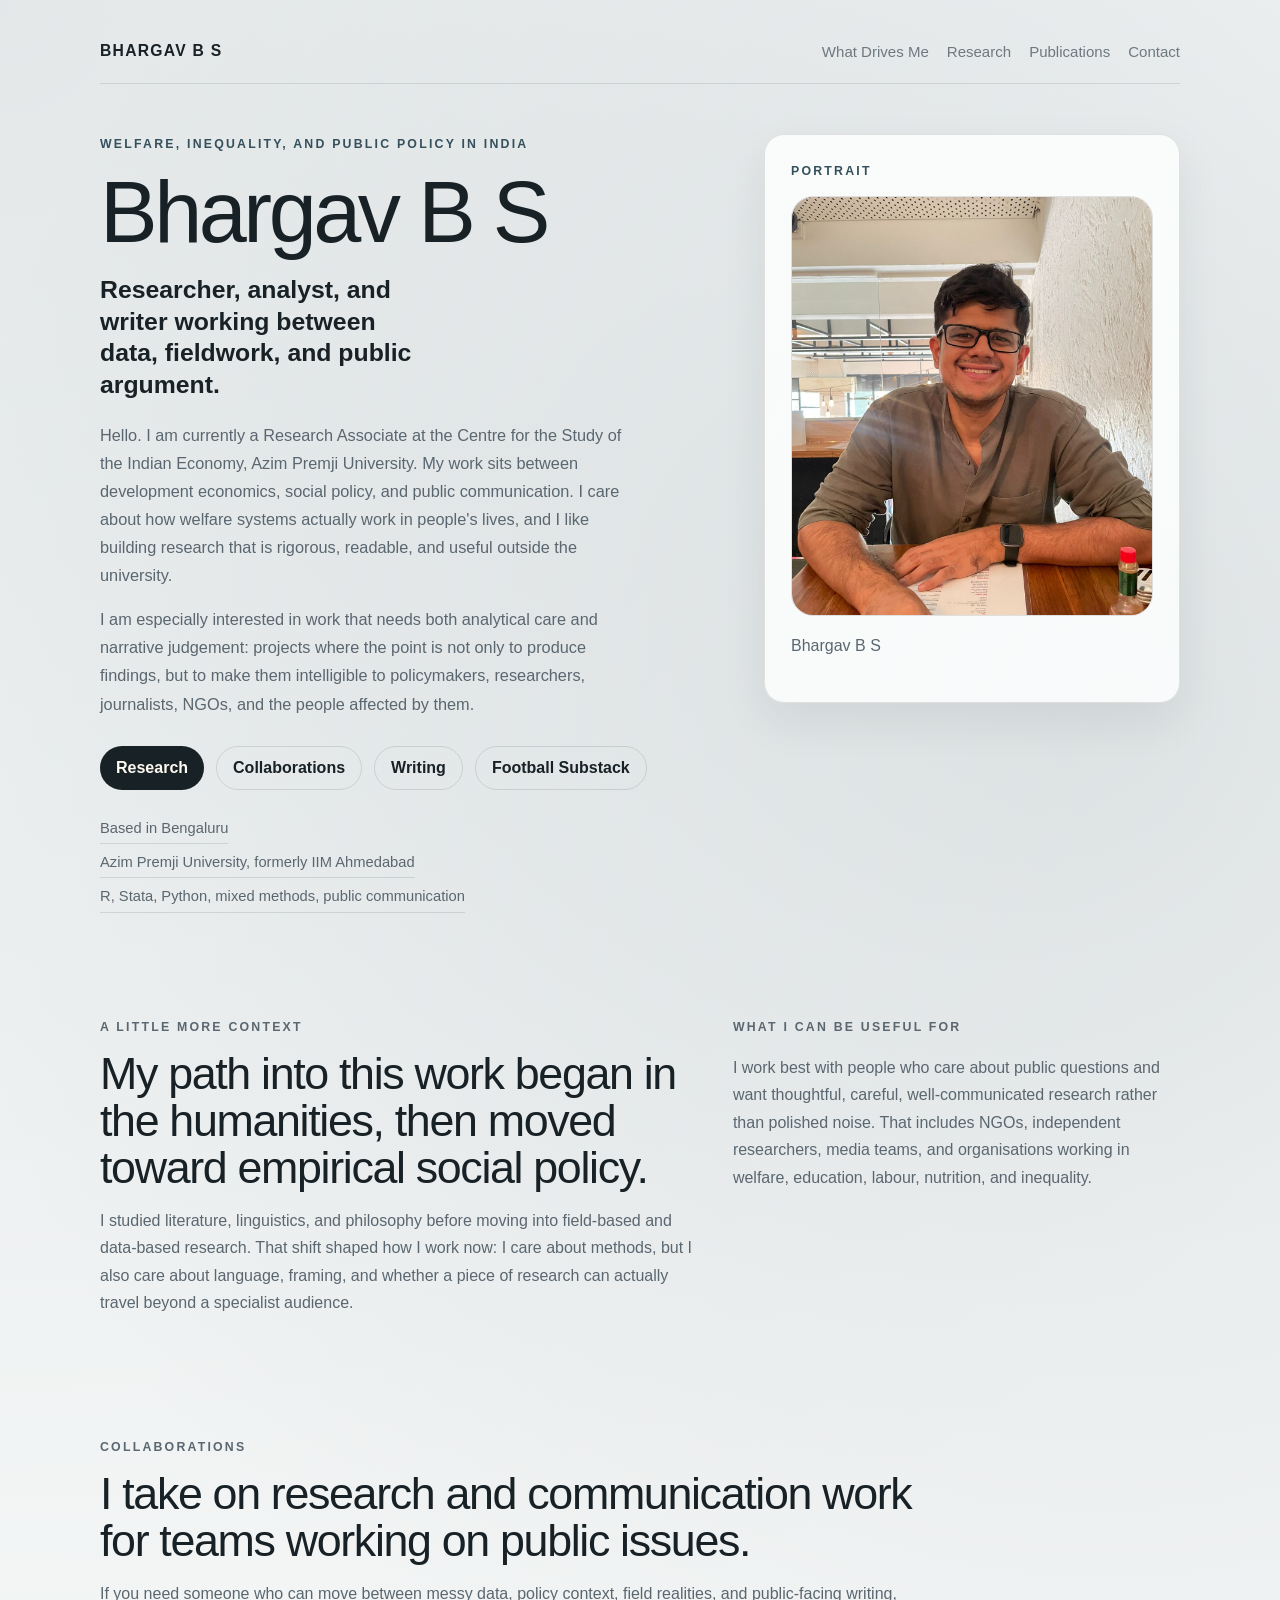
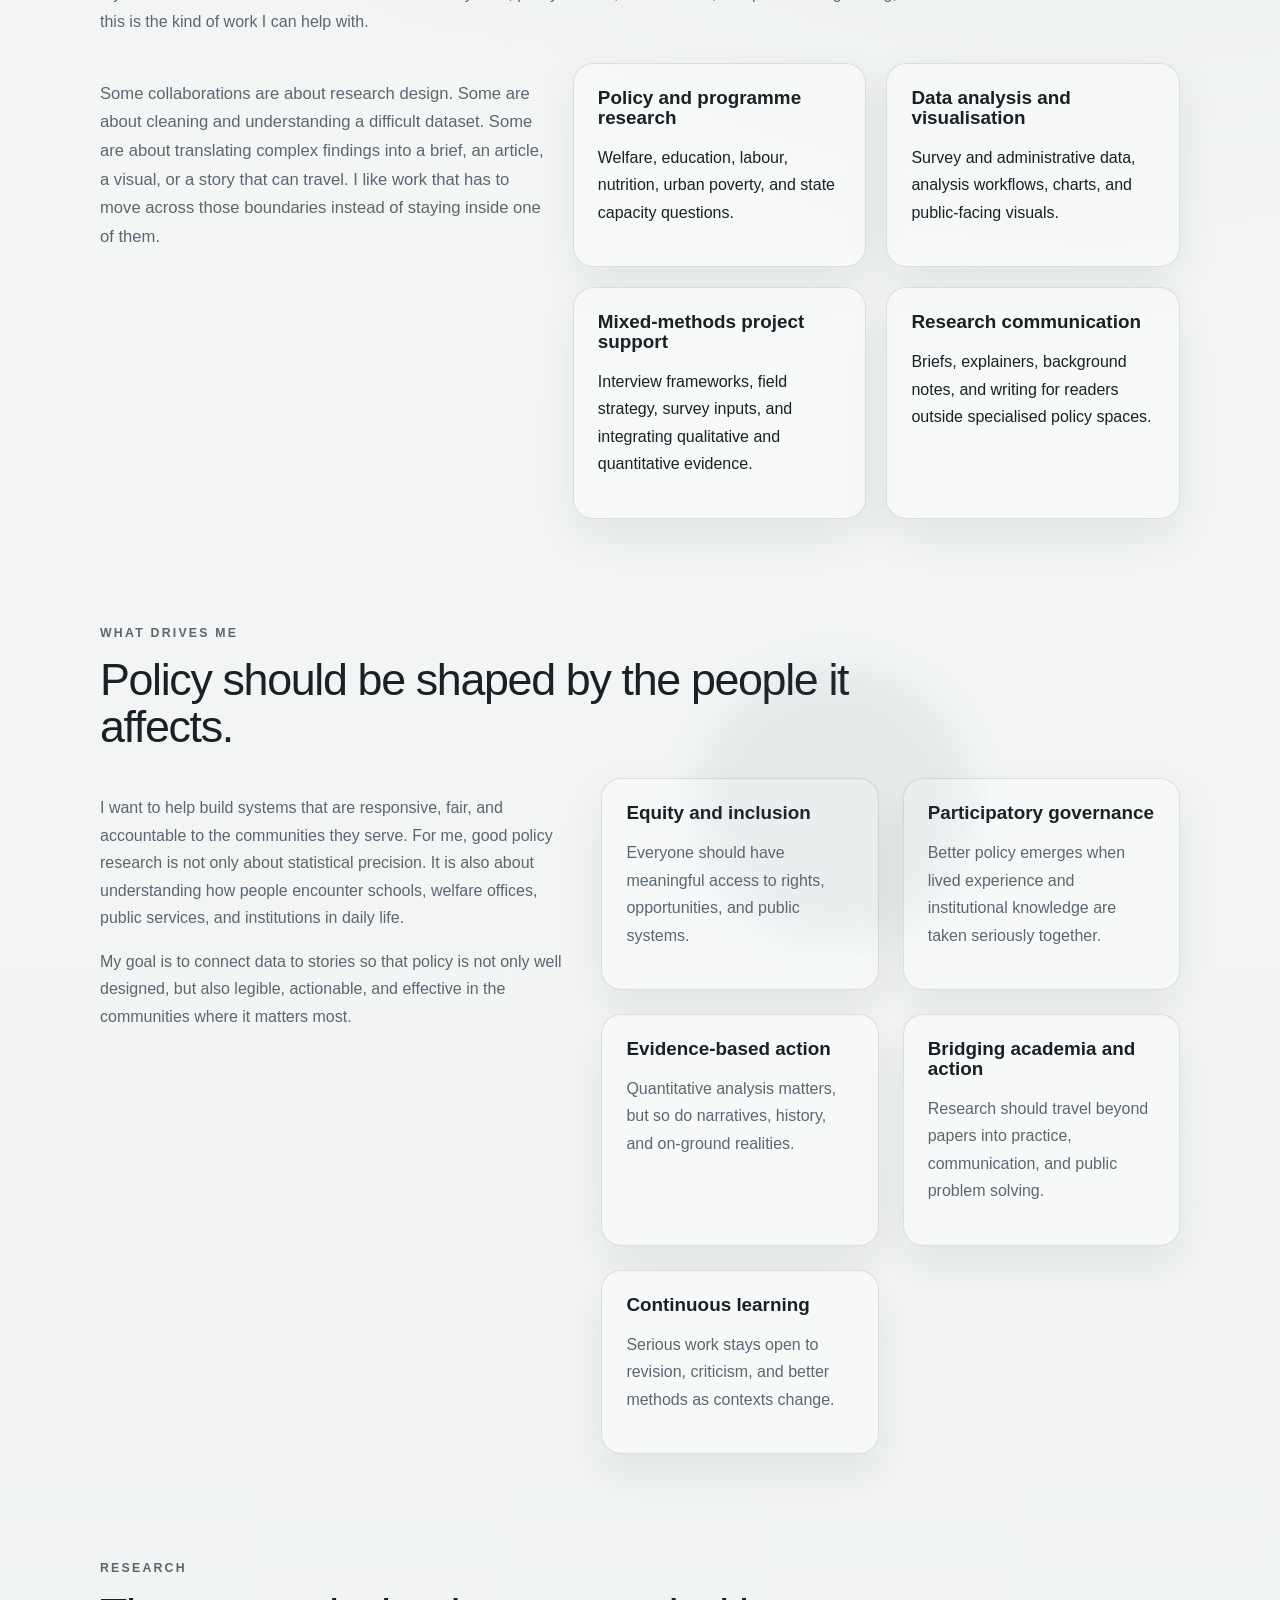
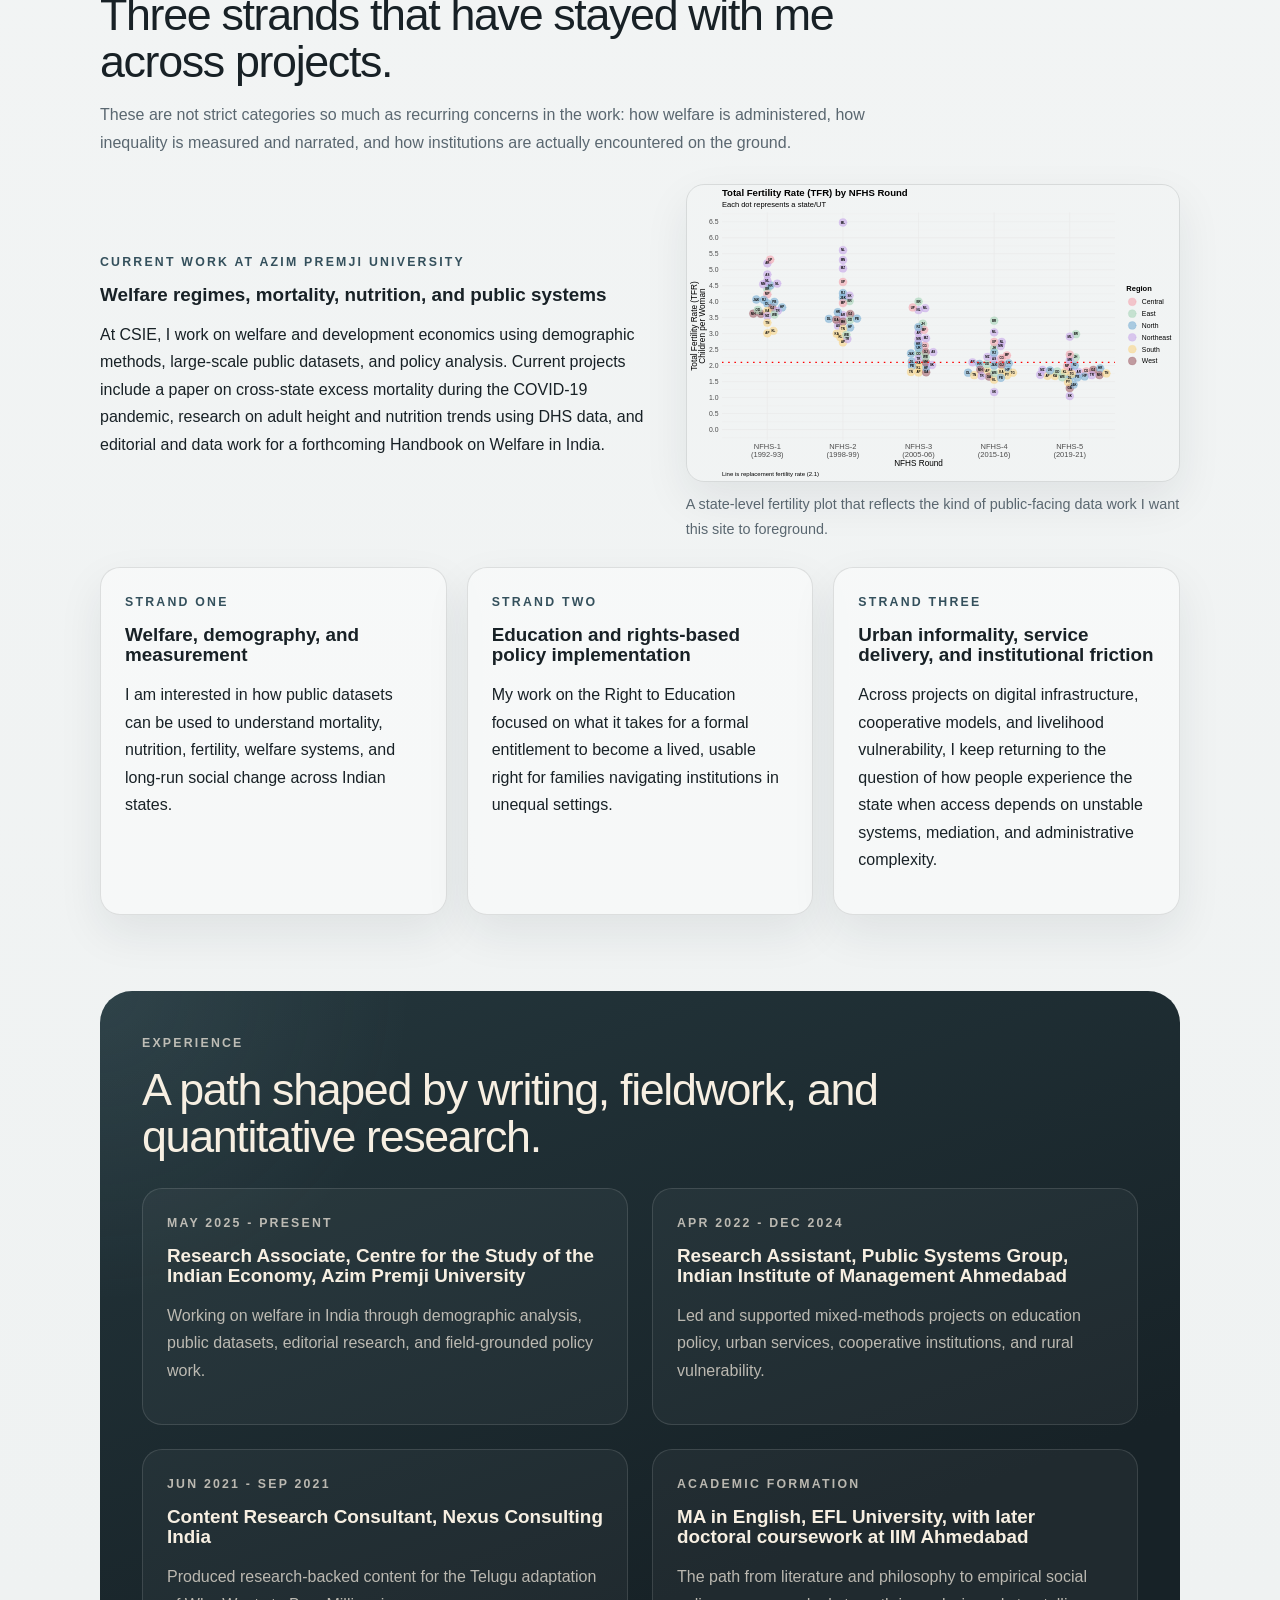
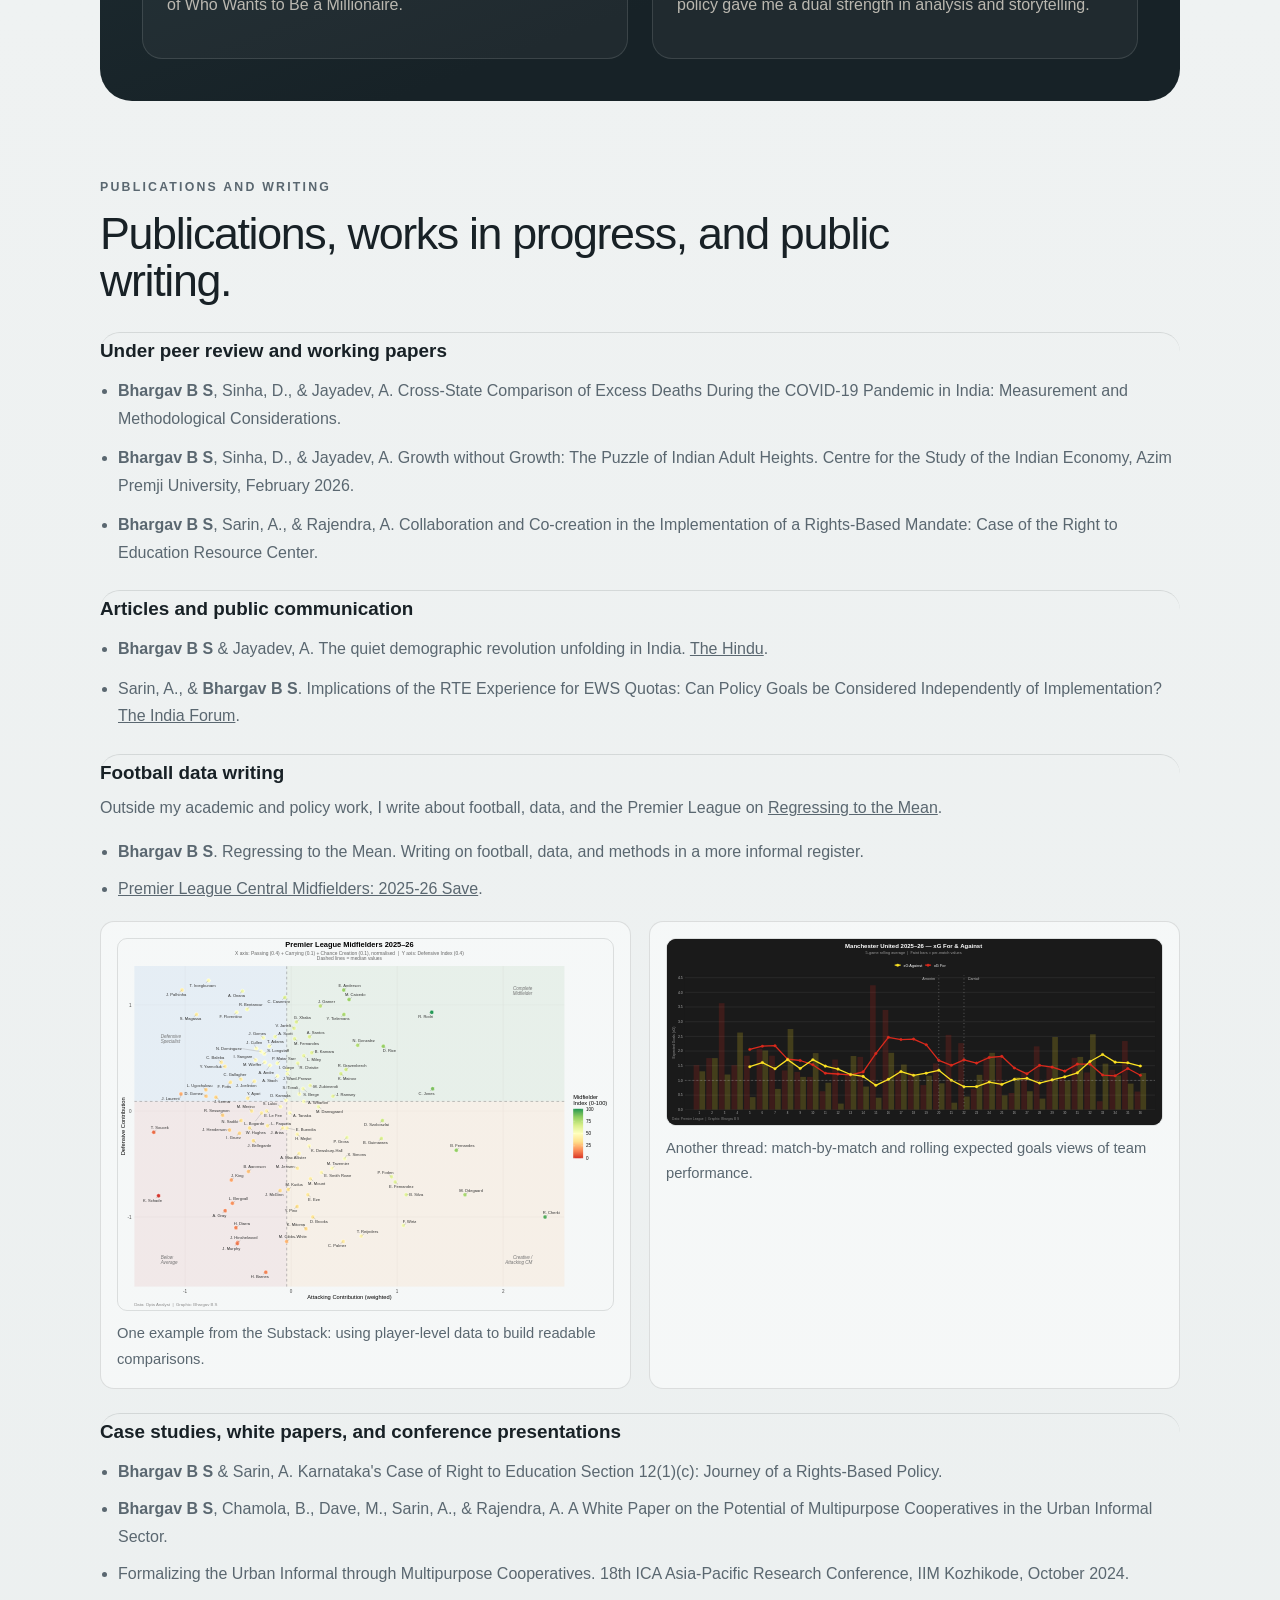
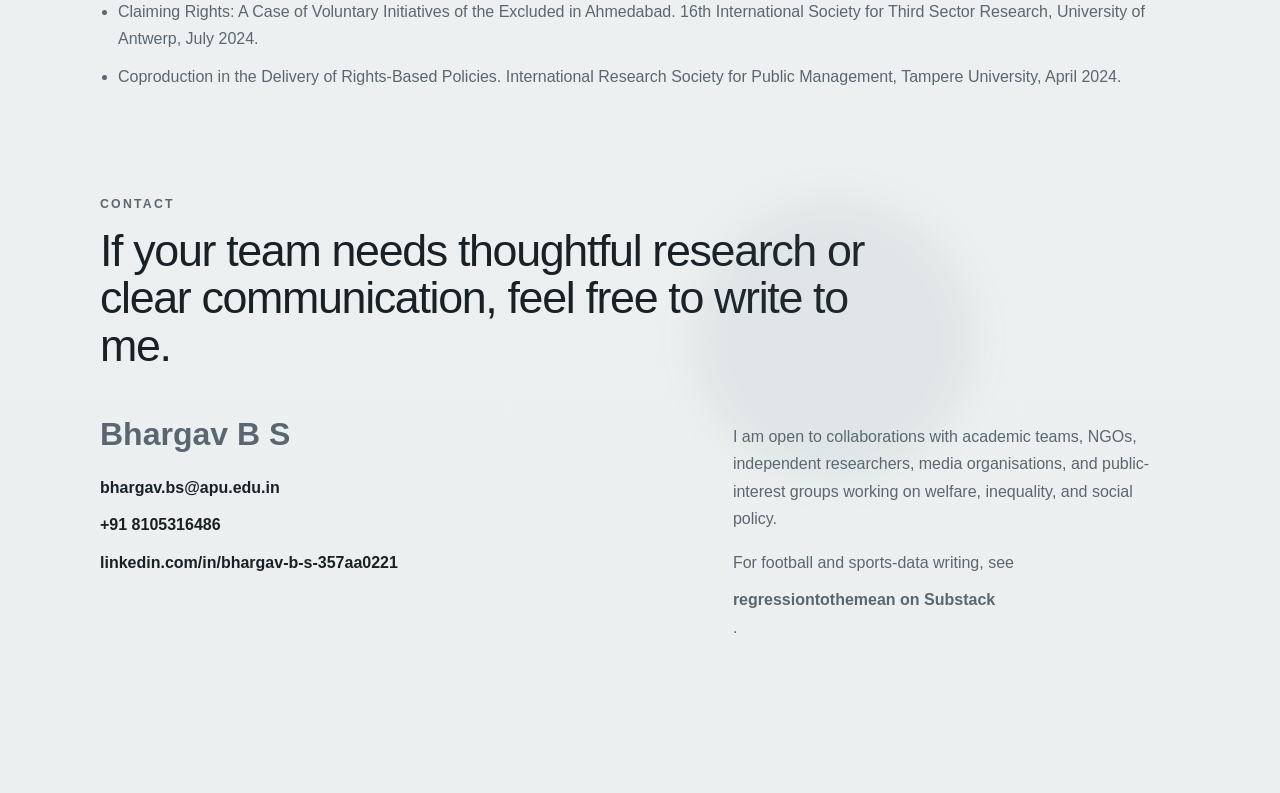
==== index.html @ a31cdef1 "Remove scraper mention" ====
<!DOCTYPE html>
<html lang="en">
<head>
  <meta charset="UTF-8">
  <meta name="viewport" content="width=device-width, initial-scale=1.0">
  <title>Bhargav B S | Welfare and Policy Research</title>
  <meta
    name="description"
    content="Bhargav B S is a welfare and policy researcher working across data analysis, field research, and public communication for social policy in India."
  >
  <link rel="stylesheet" href="styles.css">
</head>
<body>
  <div class="page-shell">
    <header class="site-header">
      <a class="brand" href="#top">Bhargav B S</a>
      <nav class="site-nav" aria-label="Primary navigation">
        <a href="#vision">What Drives Me</a>
        <a href="#research">Research</a>
        <a href="#publications">Publications</a>
        <a href="#contact">Contact</a>
      </nav>
    </header>

    <main id="top">
      <section class="hero section">
        <div class="hero-copy">
          <p class="eyebrow">Welfare, inequality, and public policy in India</p>
          <h1>Bhargav B S</h1>
          <p class="hero-role">Researcher, analyst, and writer working between data, fieldwork, and public argument.</p>
          <p class="hero-summary">
            Hello. I am currently a Research Associate at the Centre for the Study of the Indian Economy,
            Azim Premji University. My work sits between development economics, social policy, and public
            communication. I care about how welfare systems actually work in people's lives, and I like building
            research that is rigorous, readable, and useful outside the university.
          </p>
          <p class="hero-summary hero-summary-soft">
            I am especially interested in work that needs both analytical care and narrative judgement: projects where
            the point is not only to produce findings, but to make them intelligible to policymakers, researchers,
            journalists, NGOs, and the people affected by them.
          </p>
          <div class="hero-actions">
            <a class="button button-primary" href="#research">Research</a>
            <a class="button button-secondary" href="#services">Collaborations</a>
            <a class="button button-secondary" href="#publications">Writing</a>
            <a class="button button-secondary" href="https://substack.com/@regressiontothemean" target="_blank" rel="noreferrer">Football Substack</a>
          </div>
          <div class="hero-links" aria-label="Professional highlights">
            <span>Based in Bengaluru</span>
            <span>Azim Premji University, formerly IIM Ahmedabad</span>
            <span>R, Stata, Python, mixed methods, public communication</span>
          </div>
        </div>
        <aside class="hero-panel" aria-label="Profile highlight">
          <div class="portrait-card">
            <p class="portrait-label">Portrait</p>
            <img class="portrait-image" src="assets/bhargav-headshot.jpg" alt="Portrait of Bhargav B S smiling at a table">
            <p class="portrait-note">Bhargav B S</p>
          </div>
        </aside>
      </section>

      <section class="section intro-grid">
        <article class="intro-card intro-card-large">
          <p class="section-label">A little more context</p>
          <h2>My path into this work began in the humanities, then moved toward empirical social policy.</h2>
          <p>
            I studied literature, linguistics, and philosophy before moving into field-based and data-based research.
            That shift shaped how I work now: I care about methods, but I also care about language, framing, and whether
            a piece of research can actually travel beyond a specialist audience.
          </p>
        </article>
        <article class="intro-card">
          <p class="section-label">What I can be useful for</p>
          <p>
            I work best with people who care about public questions and want thoughtful, careful, well-communicated
            research rather than polished noise. That includes NGOs, independent researchers, media teams, and
            organisations working in welfare, education, labour, nutrition, and inequality.
          </p>
        </article>
      </section>

      <section class="section" id="services">
        <div class="section-heading">
          <p class="section-label">Collaborations</p>
          <h2>I take on research and communication work for teams working on public issues.</h2>
          <p>
            If you need someone who can move between messy data, policy context, field realities, and public-facing
            writing, this is the kind of work I can help with.
          </p>
        </div>
        <div class="service-columns">
          <div class="service-copy">
            <p>
              Some collaborations are about research design. Some are about cleaning and understanding a difficult
              dataset. Some are about translating complex findings into a brief, an article, a visual, or a story that
              can travel. I like work that has to move across those boundaries instead of staying inside one of them.
            </p>
          </div>
          <div class="service-list" aria-label="Service areas">
            <article class="service-item">
              <h3>Policy and programme research</h3>
              <p>Welfare, education, labour, nutrition, urban poverty, and state capacity questions.</p>
            </article>
            <article class="service-item">
              <h3>Data analysis and visualisation</h3>
              <p>Survey and administrative data, analysis workflows, charts, and public-facing visuals.</p>
            </article>
            <article class="service-item">
              <h3>Mixed-methods project support</h3>
              <p>Interview frameworks, field strategy, survey inputs, and integrating qualitative and quantitative evidence.</p>
            </article>
            <article class="service-item">
              <h3>Research communication</h3>
              <p>Briefs, explainers, background notes, and writing for readers outside specialised policy spaces.</p>
            </article>
          </div>
        </div>
      </section>

      <section class="section section-accent" id="vision">
        <div class="section-heading">
          <p class="section-label">What Drives Me</p>
          <h2>Policy should be shaped by the people it affects.</h2>
        </div>
        <div class="vision-layout">
          <div class="vision-copy">
            <p>
              I want to help build systems that are responsive, fair, and accountable to the communities they serve.
              For me, good policy research is not only about statistical precision. It is also about understanding how
              people encounter schools, welfare offices, public services, and institutions in daily life.
            </p>
            <p>
              My goal is to connect data to stories so that policy is not only well designed, but also legible,
              actionable, and effective in the communities where it matters most.
            </p>
          </div>
          <div class="values-grid">
            <article class="value-card">
              <h3>Equity and inclusion</h3>
              <p>Everyone should have meaningful access to rights, opportunities, and public systems.</p>
            </article>
            <article class="value-card">
              <h3>Participatory governance</h3>
              <p>Better policy emerges when lived experience and institutional knowledge are taken seriously together.</p>
            </article>
            <article class="value-card">
              <h3>Evidence-based action</h3>
              <p>Quantitative analysis matters, but so do narratives, history, and on-ground realities.</p>
            </article>
            <article class="value-card">
              <h3>Bridging academia and action</h3>
              <p>Research should travel beyond papers into practice, communication, and public problem solving.</p>
            </article>
            <article class="value-card">
              <h3>Continuous learning</h3>
              <p>Serious work stays open to revision, criticism, and better methods as contexts change.</p>
            </article>
          </div>
        </div>
      </section>

      <section class="section" id="research">
        <div class="section-heading">
          <p class="section-label">Research</p>
          <h2>Three strands that have stayed with me across projects.</h2>
          <p>
            These are not strict categories so much as recurring concerns in the work: how welfare is administered,
            how inequality is measured and narrated, and how institutions are actually encountered on the ground.
          </p>
        </div>
        <div class="research-feature">
          <div class="research-feature-copy">
            <p class="card-kicker">Current work at Azim Premji University</p>
            <h3>Welfare regimes, mortality, nutrition, and public systems</h3>
            <p>
              At CSIE, I work on welfare and development economics using demographic methods, large-scale public
              datasets, and policy analysis. Current projects include a paper on cross-state excess mortality during
              the COVID-19 pandemic, research on adult height and nutrition trends using DHS data, and editorial and
              data work for a forthcoming Handbook on Welfare in India.
            </p>
          </div>
          <figure class="research-figure">
            <img src="assets/TFR_State_Plot.svg" alt="Total fertility rate state plot used as an example of Bhargav B S's data visualisation work">
            <figcaption>A state-level fertility plot that reflects the kind of public-facing data work I want this site to foreground.</figcaption>
          </figure>
        </div>
        <div class="research-strands">
          <article class="strand">
            <p class="card-kicker">Strand one</p>
            <h3>Welfare, demography, and measurement</h3>
            <p>
              I am interested in how public datasets can be used to understand mortality, nutrition, fertility,
              welfare systems, and long-run social change across Indian states.
            </p>
          </article>
          <article class="strand">
            <p class="card-kicker">Strand two</p>
            <h3>Education and rights-based policy implementation</h3>
            <p>
              My work on the Right to Education focused on what it takes for a formal entitlement to become a lived,
              usable right for families navigating institutions in unequal settings.
            </p>
          </article>
          <article class="strand">
            <p class="card-kicker">Strand three</p>
            <h3>Urban informality, service delivery, and institutional friction</h3>
            <p>
              Across projects on digital infrastructure, cooperative models, and livelihood vulnerability, I keep
              returning to the question of how people experience the state when access depends on unstable systems,
              mediation, and administrative complexity.
            </p>
          </article>
        </div>
      </section>

      <section class="section section-dark">
        <div class="section-heading">
          <p class="section-label">Experience</p>
          <h2>A path shaped by writing, fieldwork, and quantitative research.</h2>
        </div>
        <div class="timeline">
          <article class="timeline-item">
            <p class="timeline-date">May 2025 - Present</p>
            <h3>Research Associate, Centre for the Study of the Indian Economy, Azim Premji University</h3>
            <p>Working on welfare in India through demographic analysis, public datasets, editorial research, and field-grounded policy work.</p>
          </article>
          <article class="timeline-item">
            <p class="timeline-date">Apr 2022 - Dec 2024</p>
            <h3>Research Assistant, Public Systems Group, Indian Institute of Management Ahmedabad</h3>
            <p>Led and supported mixed-methods projects on education policy, urban services, cooperative institutions, and rural vulnerability.</p>
          </article>
          <article class="timeline-item">
            <p class="timeline-date">Jun 2021 - Sep 2021</p>
            <h3>Content Research Consultant, Nexus Consulting India</h3>
            <p>Produced research-backed content for the Telugu adaptation of Who Wants to Be a Millionaire.</p>
          </article>
          <article class="timeline-item">
            <p class="timeline-date">Academic formation</p>
            <h3>MA in English, EFL University, with later doctoral coursework at IIM Ahmedabad</h3>
            <p>The path from literature and philosophy to empirical social policy gave me a dual strength in analysis and storytelling.</p>
          </article>
        </div>
      </section>

      <section class="section" id="publications">
        <div class="section-heading">
          <p class="section-label">Publications and Writing</p>
          <h2>Publications, works in progress, and public writing.</h2>
        </div>
        <div class="publication-groups">
          <div class="publication-group">
            <h3>Under peer review and working papers</h3>
            <ul class="publication-list">
              <li><strong>Bhargav B S</strong>, Sinha, D., &amp; Jayadev, A. Cross-State Comparison of Excess Deaths During the COVID-19 Pandemic in India: Measurement and Methodological Considerations.</li>
              <li><strong>Bhargav B S</strong>, Sinha, D., &amp; Jayadev, A. Growth without Growth: The Puzzle of Indian Adult Heights. Centre for the Study of the Indian Economy, Azim Premji University, February 2026.</li>
              <li><strong>Bhargav B S</strong>, Sarin, A., &amp; Rajendra, A. Collaboration and Co-creation in the Implementation of a Rights-Based Mandate: Case of the Right to Education Resource Center.</li>
            </ul>
          </div>
          <div class="publication-group">
            <h3>Articles and public communication</h3>
            <ul class="publication-list">
              <li><strong>Bhargav B S</strong> &amp; Jayadev, A. The quiet demographic revolution unfolding in India. <a href="https://www.thehindu.com/data/india-demographic-dividend-the-quiet-demographic-revolution-unfolding-in-india/article70723033.ece" target="_blank" rel="noreferrer">The Hindu</a>.</li>
              <li>Sarin, A., &amp; <strong>Bhargav B S</strong>. Implications of the RTE Experience for EWS Quotas: Can Policy Goals be Considered Independently of Implementation? <a href="https://www.theindiaforum.in/forum/implications-rte-experience-ews-quotas" target="_blank" rel="noreferrer">The India Forum</a>.</li>
            </ul>
          </div>
          <div class="publication-group">
            <h3>Football data writing</h3>
            <p class="publication-note">
              Outside my academic and policy work, I write about football, data, and the Premier League on
              <a href="https://substack.com/@regressiontothemean" target="_blank" rel="noreferrer">Regressing to the Mean</a>.
            </p>
            <ul class="publication-list compact">
              <li><strong>Bhargav B S</strong>. Regressing to the Mean. Writing on football, data, and methods in a more informal register.</li>
              <li><a href="https://bhargavbs.substack.com/p/premier-league-central-midfielders" target="_blank" rel="noreferrer">Premier League Central Midfielders: 2025-26 Save</a>.</li>
            </ul>
            <div class="football-grid">
              <figure class="football-figure">
                <img src="assets/midfielders_scatter.svg" alt="Scatter plot of Premier League central midfielders used in Bhargav B S's football-data writing">
                <figcaption>One example from the Substack: using player-level data to build readable comparisons.</figcaption>
              </figure>
              <figure class="football-figure">
                <img src="assets/manutd_xg_rolling.svg" alt="Rolling Manchester United xG chart used in Bhargav B S's football-data writing">
                <figcaption>Another thread: match-by-match and rolling expected goals views of team performance.</figcaption>
              </figure>
            </div>
          </div>
          <div class="publication-group">
            <h3>Case studies, white papers, and conference presentations</h3>
            <ul class="publication-list compact">
              <li><strong>Bhargav B S</strong> &amp; Sarin, A. Karnataka's Case of Right to Education Section 12(1)(c): Journey of a Rights-Based Policy.</li>
              <li><strong>Bhargav B S</strong>, Chamola, B., Dave, M., Sarin, A., &amp; Rajendra, A. A White Paper on the Potential of Multipurpose Cooperatives in the Urban Informal Sector.</li>
              <li>Formalizing the Urban Informal through Multipurpose Cooperatives. 18th ICA Asia-Pacific Research Conference, IIM Kozhikode, October 2024.</li>
              <li>Claiming Rights: A Case of Voluntary Initiatives of the Excluded in Ahmedabad. 16th International Society for Third Sector Research, University of Antwerp, July 2024.</li>
              <li>Coproduction in the Delivery of Rights-Based Policies. International Research Society for Public Management, Tampere University, April 2024.</li>
            </ul>
          </div>
        </div>
      </section>

      <section class="section section-accent" id="contact">
        <div class="section-heading">
          <p class="section-label">Contact</p>
          <h2>If your team needs thoughtful research or clear communication, feel free to write to me.</h2>
        </div>
        <div class="contact-grid">
          <div class="contact-card">
            <p class="contact-name">Bhargav B S</p>
            <a href="mailto:bhargav.bs@apu.edu.in">bhargav.bs@apu.edu.in</a>
            <a href="tel:+918105316486">+91 8105316486</a>
            <a href="https://www.linkedin.com/in/bhargav-b-s-357aa0221/" target="_blank" rel="noreferrer">linkedin.com/in/bhargav-b-s-357aa0221</a>
          </div>
          <div class="contact-card">
            <p>
              I am open to collaborations with academic teams, NGOs, independent researchers, media organisations, and
              public-interest groups working on welfare, inequality, and social policy.
            </p>
            <p>
              For football and sports-data writing, see
              <a href="https://substack.com/@regressiontothemean" target="_blank" rel="noreferrer">regressiontothemean on Substack</a>.
            </p>
          </div>
        </div>
      </section>
    </main>
  </div>
</body>
</html>
---- styles.css ----
:root {
  --bg: #eef1f1;
  --bg-soft: #f7f8f8;
  --surface: rgba(250, 251, 251, 0.68);
  --surface-strong: rgba(252, 253, 253, 0.9);
  --ink: #182126;
  --ink-soft: #5a6770;
  --line: rgba(24, 33, 38, 0.12);
  --accent: #58727c;
  --accent-deep: #34505c;
  --forest: #2f4a52;
  --shadow: 0 18px 45px rgba(30, 42, 48, 0.08);
  --radius-lg: 28px;
  --radius-md: 20px;
  --radius-sm: 14px;
}

* {
  box-sizing: border-box;
}

html {
  scroll-behavior: smooth;
}

body {
  margin: 0;
  font-family: "Segoe UI", "Helvetica Neue", Arial, sans-serif;
  color: var(--ink);
  background:
    radial-gradient(circle at top left, rgba(88, 114, 124, 0.12), transparent 24%),
    radial-gradient(circle at 86% 10%, rgba(47, 74, 82, 0.1), transparent 18%),
    linear-gradient(180deg, #f7f8f8 0%, #ebefef 100%);
  line-height: 1.72;
}

img {
  display: block;
  max-width: 100%;
}

a {
  color: inherit;
}

.page-shell {
  width: min(1080px, calc(100% - 40px));
  margin: 0 auto;
  padding-bottom: 84px;
}

.site-header {
  position: static;
  display: flex;
  align-items: center;
  justify-content: space-between;
  gap: 16px;
  margin: 28px 0 18px;
  padding: 10px 0 18px;
  border-bottom: 1px solid var(--line);
}

.brand,
.site-nav a,
.button,
.contact-card a {
  text-decoration: none;
}

.brand {
  font-size: 0.98rem;
  font-weight: 700;
  letter-spacing: 0.08em;
  text-transform: uppercase;
}

.site-nav {
  display: flex;
  flex-wrap: wrap;
  gap: 18px;
}

.site-nav a {
  font-size: 0.94rem;
  color: var(--ink-soft);
  opacity: 0.86;
}

.section {
  padding: 52px 0;
}

.hero {
  display: grid;
  grid-template-columns: minmax(0, 1.2fr) minmax(300px, 0.8fr);
  gap: 40px;
  align-items: start;
  min-height: auto;
  padding-top: 32px;
}

.hero-copy,
.hero-panel {
  padding: 0;
  background: transparent;
  border: none;
  box-shadow: none;
}

.hero-copy {
  animation: rise 700ms ease both;
}

.hero-panel {
  display: grid;
  gap: 16px;
  animation: rise 900ms ease both;
}

.eyebrow,
.section-label,
.card-kicker,
.timeline-date,
.portrait-label,
.spotlight-label {
  margin: 0 0 12px;
  color: var(--accent-deep);
  font-size: 0.77rem;
  font-weight: 700;
  letter-spacing: 0.18em;
  text-transform: uppercase;
}

h1,
h2,
h3 {
  margin: 0;
  line-height: 1.05;
}

h1,
h2 {
  font-family: inherit;
  font-weight: 500;
}

h1 {
  font-size: clamp(3.5rem, 8vw, 5.4rem);
  letter-spacing: -0.04em;
  margin-bottom: 16px;
}

h2 {
  font-size: clamp(1.8rem, 3.5vw, 2.9rem);
  letter-spacing: -0.03em;
}

h3 {
  font-size: 1.18rem;
  font-weight: 600;
  margin-bottom: 10px;
}

.hero-role {
  max-width: 24ch;
  font-size: clamp(1.2rem, 2vw, 1.55rem);
  font-weight: 650;
  line-height: 1.28;
  margin: 0 0 20px;
}

.hero-summary,
.section-heading p,
.timeline-item p,
.publication-list,
.contact-card p,
.vision-copy p,
.intro-card p,
.value-card p,
.portrait-note {
  color: var(--ink-soft);
}

.hero-summary {
  max-width: 58ch;
  font-size: 1.02rem;
}

.hero-summary-soft {
  margin-top: 14px;
}

.hero-actions {
  display: flex;
  flex-wrap: wrap;
  gap: 12px;
  margin: 28px 0 26px;
}

.button {
  display: inline-flex;
  align-items: center;
  justify-content: center;
  min-height: 44px;
  padding: 0 16px;
  border-radius: 999px;
  font-weight: 700;
  transition: transform 180ms ease, background 180ms ease, color 180ms ease;
}

.button:hover,
.button:focus-visible {
  transform: translateY(-2px);
}

.button-primary {
  background: var(--ink);
  color: #fffaf0;
}

.button-secondary {
  background: transparent;
  border: 1px solid var(--line);
}

.hero-links {
  display: grid;
  gap: 6px;
  margin-top: 6px;
  color: var(--ink-soft);
  font-size: 0.92rem;
}

.hero-links span {
  width: fit-content;
  padding-bottom: 2px;
  border-bottom: 1px solid rgba(24, 33, 38, 0.12);
}

.portrait-card,
.service-item,
.strand {
  padding: 26px;
  border-radius: var(--radius-md);
  background: var(--surface-strong);
  border: 1px solid var(--line);
  box-shadow: var(--shadow);
}

.portrait-placeholder {
  display: grid;
  place-items: center;
  min-height: 280px;
  margin: 14px 0;
  border-radius: 22px;
  background:
    linear-gradient(135deg, rgba(88, 114, 124, 0.14), rgba(47, 74, 82, 0.18)),
    linear-gradient(180deg, #f1f4f4, #dde5e6);
  font-family: inherit;
  font-weight: 600;
  font-size: 5rem;
  letter-spacing: -0.08em;
}

.portrait-image {
  width: 100%;
  height: 420px;
  margin: 14px 0;
  border-radius: 22px;
  object-fit: cover;
  object-position: center 30%;
  border: 1px solid var(--line);
}

.intro-grid,
.contact-grid {
  display: grid;
  grid-template-columns: 1.15fr 0.85fr;
  gap: 28px;
}

.intro-card,
.contact-card,
.publication-group,
.timeline-item {
  border-radius: var(--radius-md);
  padding: 0;
  background: transparent;
  border: none;
  box-shadow: none;
}

.intro-card-large {
  background: transparent;
}

.section-heading {
  max-width: 820px;
  margin-bottom: 28px;
}

.section-heading h2 {
  margin-bottom: 12px;
}

.service-columns,
.values-grid,
.publication-groups {
  display: grid;
  gap: 24px;
}

.service-columns {
  grid-template-columns: 0.85fr 1.15fr;
}

.value-card,
.service-item,
.strand {
  border-radius: var(--radius-md);
  padding: 24px;
  background: var(--surface);
  border: 1px solid var(--line);
  box-shadow: var(--shadow);
}

.service-copy {
  max-width: 34rem;
  font-size: 1.04rem;
  color: var(--ink-soft);
}

.service-list {
  display: grid;
  grid-template-columns: repeat(2, minmax(0, 1fr));
  gap: 20px;
}

.section-accent {
  position: relative;
}

.section-accent::before {
  content: "";
  position: absolute;
  inset: 10% 0 auto 55%;
  width: 280px;
  height: 280px;
  border-radius: 50%;
  background: rgba(88, 114, 124, 0.08);
  filter: blur(18px);
  pointer-events: none;
}

.vision-layout {
  display: grid;
  grid-template-columns: 0.9fr 1.1fr;
  gap: 28px;
}

.vision-copy {
  padding: 0;
  border-radius: 0;
  background: transparent;
  border: none;
  box-shadow: none;
}

.values-grid {
  grid-template-columns: repeat(2, minmax(0, 1fr));
}

.research-feature {
  display: grid;
  grid-template-columns: 1fr 0.88fr;
  gap: 24px;
  align-items: center;
  margin-bottom: 26px;
}

.research-feature-copy {
  max-width: 40rem;
}

.research-strands {
  display: grid;
  grid-template-columns: repeat(3, minmax(0, 1fr));
  gap: 20px;
}

.research-figure {
  margin: 0;
}

.research-figure img {
  width: 100%;
  border-radius: 18px;
  border: 1px solid var(--line);
  box-shadow: var(--shadow);
}

.research-figure figcaption {
  margin-top: 10px;
  font-size: 0.9rem;
  color: var(--ink-soft);
}

.section-dark {
  color: #f7efe2;
}

.section-dark .section-heading p,
.section-dark .timeline-item p,
.section-dark .timeline-date {
  color: rgba(247, 239, 226, 0.72);
}

.section-dark .timeline-item,
.section-dark .section-heading {
  position: relative;
  z-index: 1;
}

.section-dark {
  margin: 24px 0;
  padding: 42px;
  border-radius: 32px;
  background:
    radial-gradient(circle at top left, rgba(116, 146, 156, 0.14), transparent 24%),
    linear-gradient(160deg, #24363c, #172227 74%);
}

.timeline {
  display: grid;
  grid-template-columns: repeat(2, minmax(0, 1fr));
  gap: 24px;
}

.section-dark .timeline-item {
  padding: 24px;
  background: rgba(255, 255, 255, 0.04);
  border: 1px solid rgba(255, 255, 255, 0.12);
  border-radius: var(--radius-md);
  box-shadow: none;
}

.publication-groups {
  grid-template-columns: 1fr;
}

.publication-list {
  margin: 16px 0 0;
  padding-left: 18px;
}

.publication-note {
  margin: 12px 0 0;
  color: var(--ink-soft);
}

.football-grid {
  display: grid;
  grid-template-columns: repeat(2, minmax(0, 1fr));
  gap: 18px;
  margin-top: 18px;
}

.football-figure {
  margin: 0;
  padding: 16px;
  border: 1px solid var(--line);
  border-radius: 14px;
  background: var(--surface);
}

.football-figure img {
  width: 100%;
  border-radius: 10px;
  border: 1px solid var(--line);
}

.football-figure figcaption {
  margin-top: 10px;
  font-size: 0.92rem;
  color: var(--ink-soft);
}

.publication-group {
  padding-top: 8px;
  border-top: 1px solid var(--line);
}

.publication-list li + li {
  margin-top: 12px;
}

.publication-list.compact li + li {
  margin-top: 10px;
}

.contact-name {
  margin: 0 0 12px;
  font-family: inherit;
  font-size: 2rem;
  font-weight: 600;
}

.contact-card {
  padding-top: 10px;
}

.contact-card a {
  display: block;
  width: fit-content;
  margin-top: 10px;
  font-weight: 700;
}

@keyframes rise {
  from {
    opacity: 0;
    transform: translateY(22px);
  }

  to {
    opacity: 1;
    transform: translateY(0);
  }
}

@media (max-width: 1024px) {
  .hero,
  .intro-grid,
  .service-columns,
  .contact-grid,
  .vision-layout,
  .research-feature,
  .timeline {
    grid-template-columns: 1fr;
  }

  .service-list,
  .research-strands {
    grid-template-columns: repeat(2, minmax(0, 1fr));
  }
}

@media (max-width: 720px) {
  .page-shell {
    width: min(100% - 18px, 100%);
  }

  .site-header {
    padding: 0 0 16px;
  }

  .hero-copy,
  .hero-panel,
  .section-dark,
  .service-item,
  .strand,
  .value-card,
  .intro-card,
  .contact-card,
  .timeline-item,
  .publication-group,
  .vision-copy {
    padding: 20px;
  }

  .service-list,
  .research-strands,
  .football-grid,
  .values-grid {
    grid-template-columns: 1fr;
  }

  .service-list {
    gap: 16px;
  }

  h1 {
    font-size: clamp(3rem, 16vw, 4.2rem);
  }

  .hero-role {
    max-width: none;
  }

  .portrait-placeholder {
    min-height: 220px;
  }

  .portrait-image {
    height: 340px;
  }
}
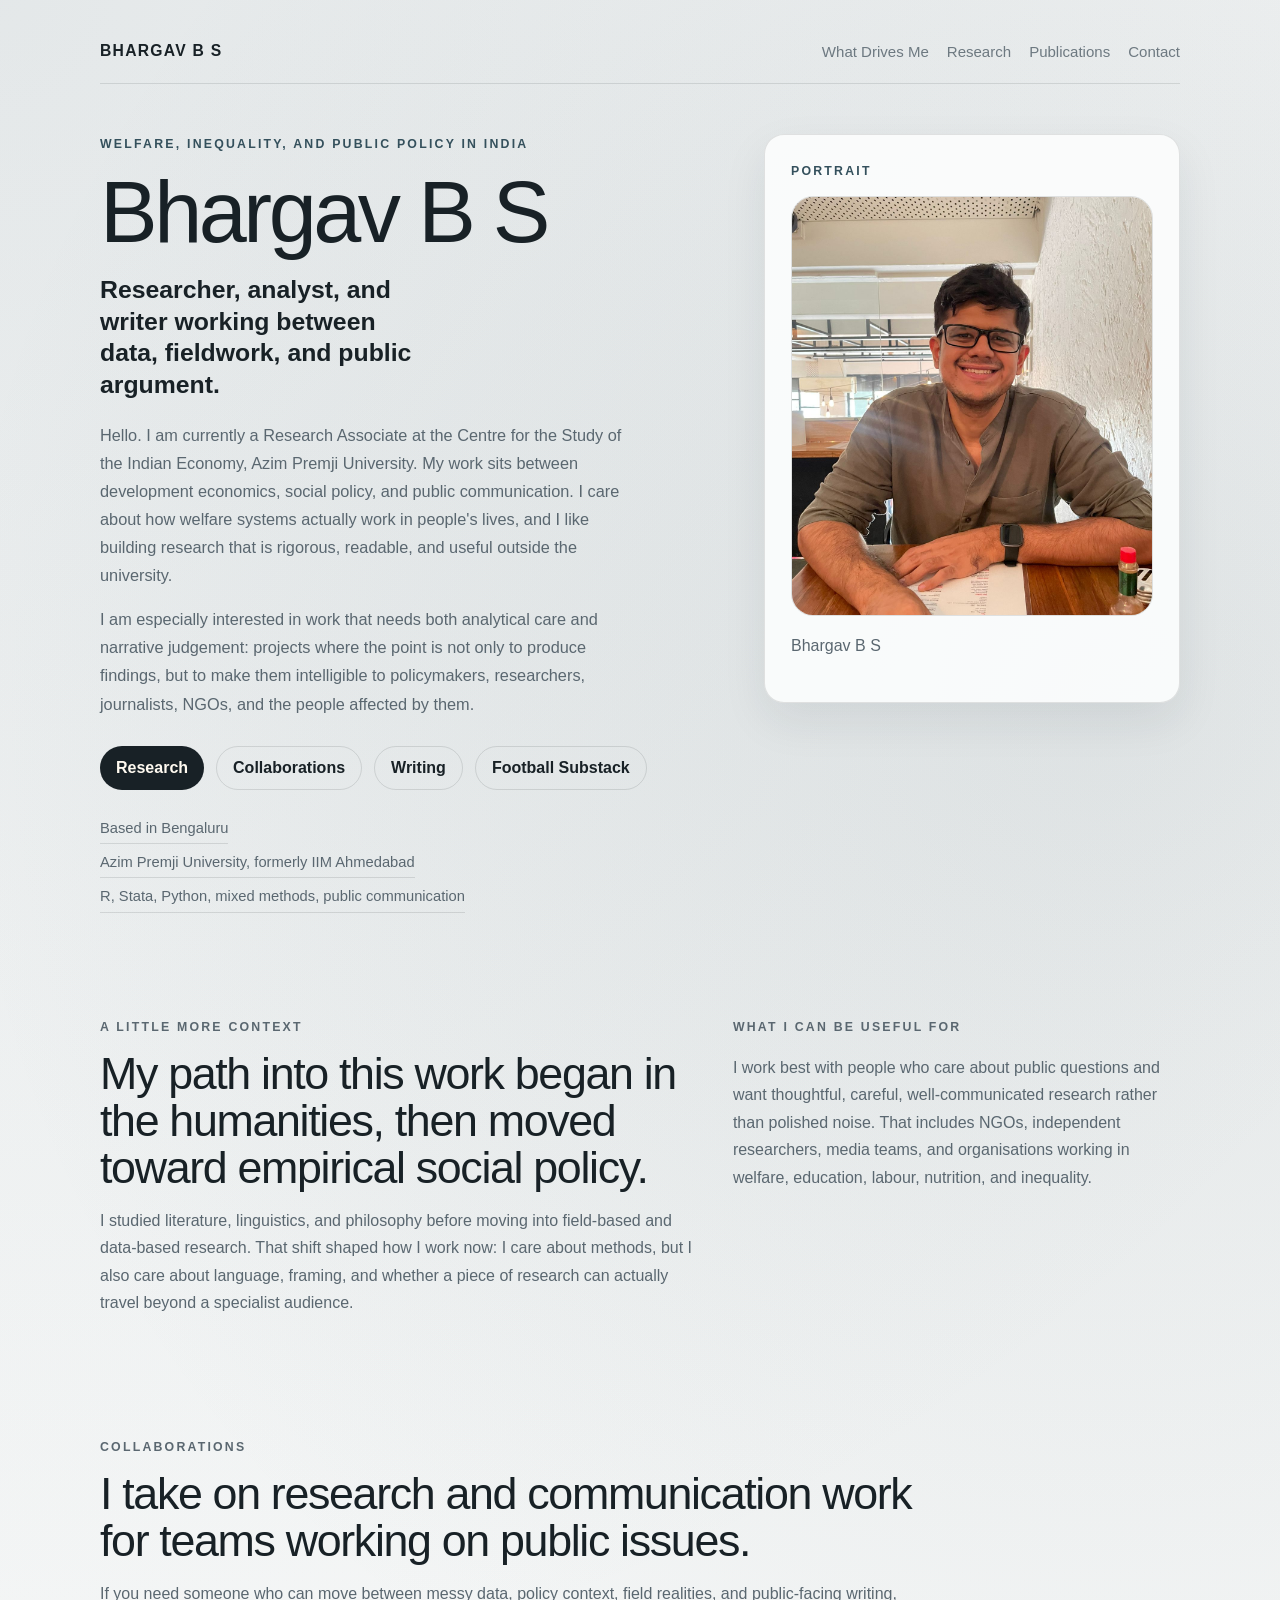
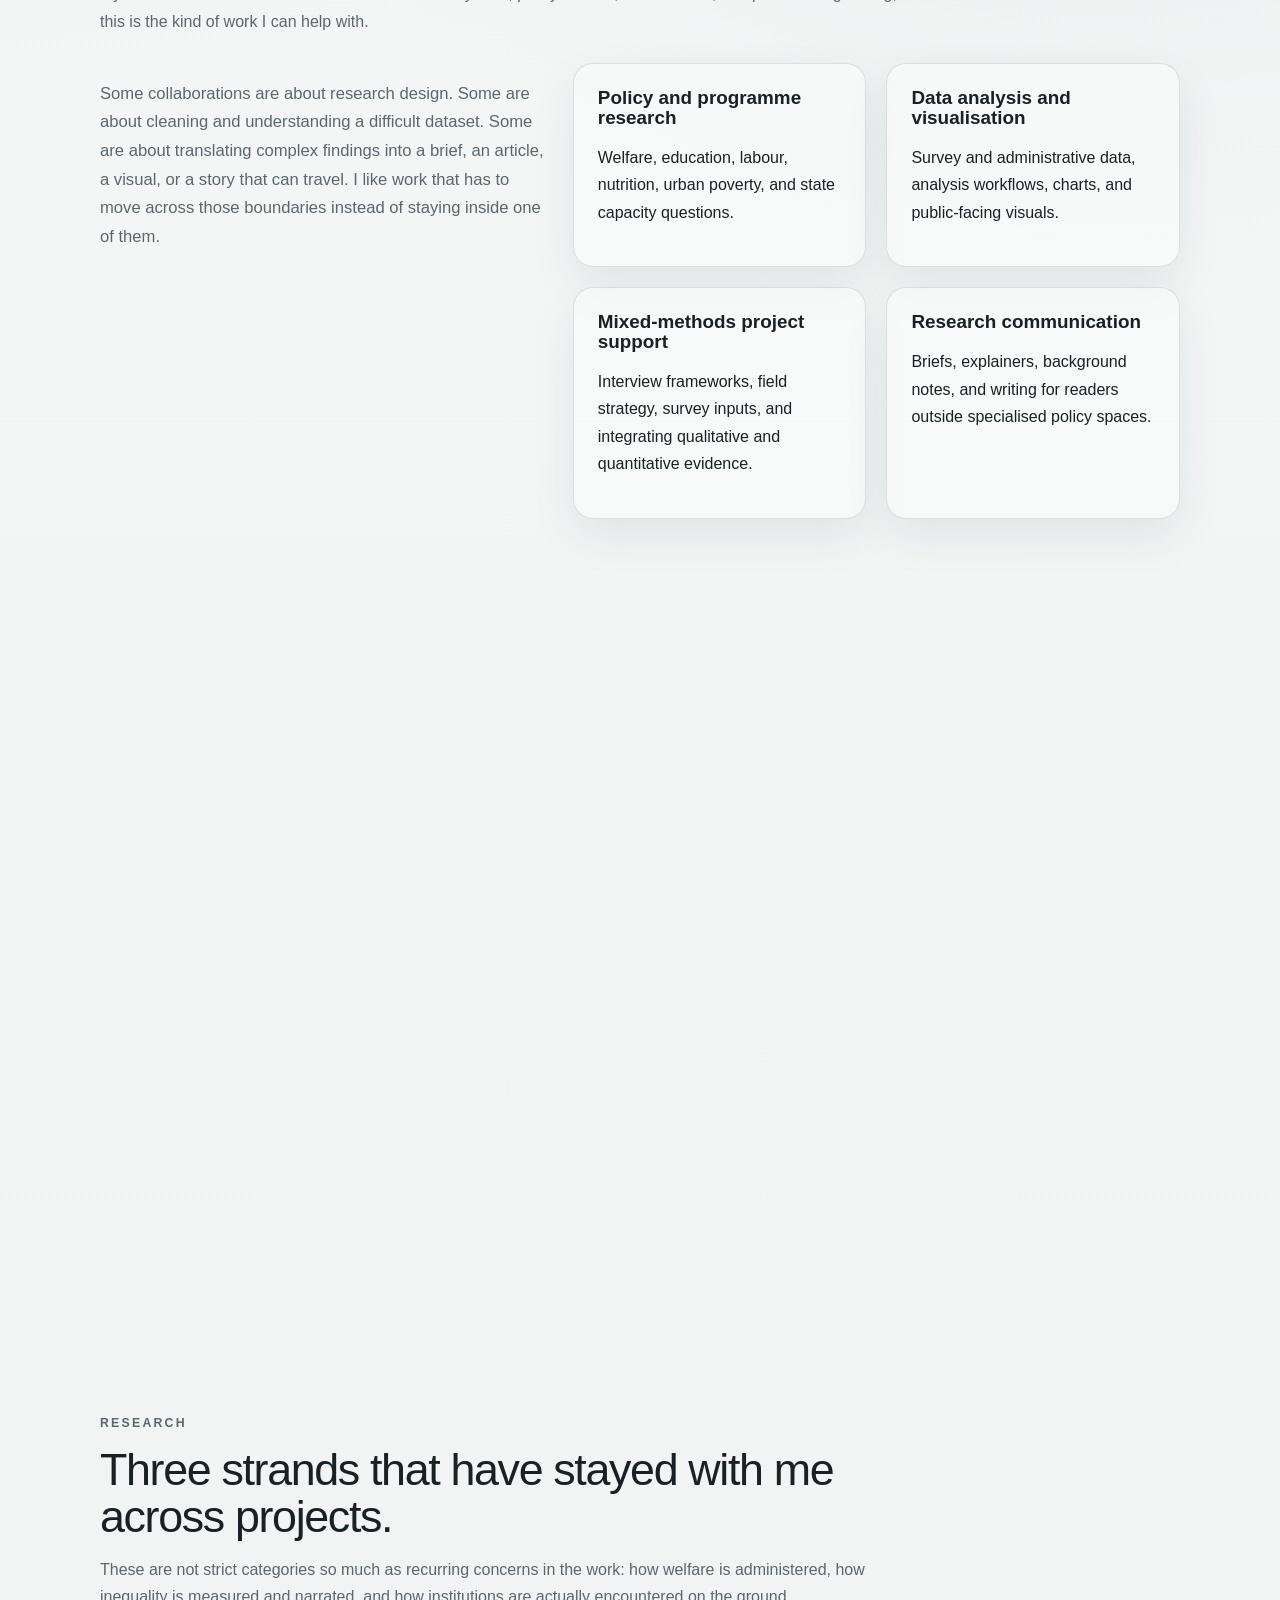
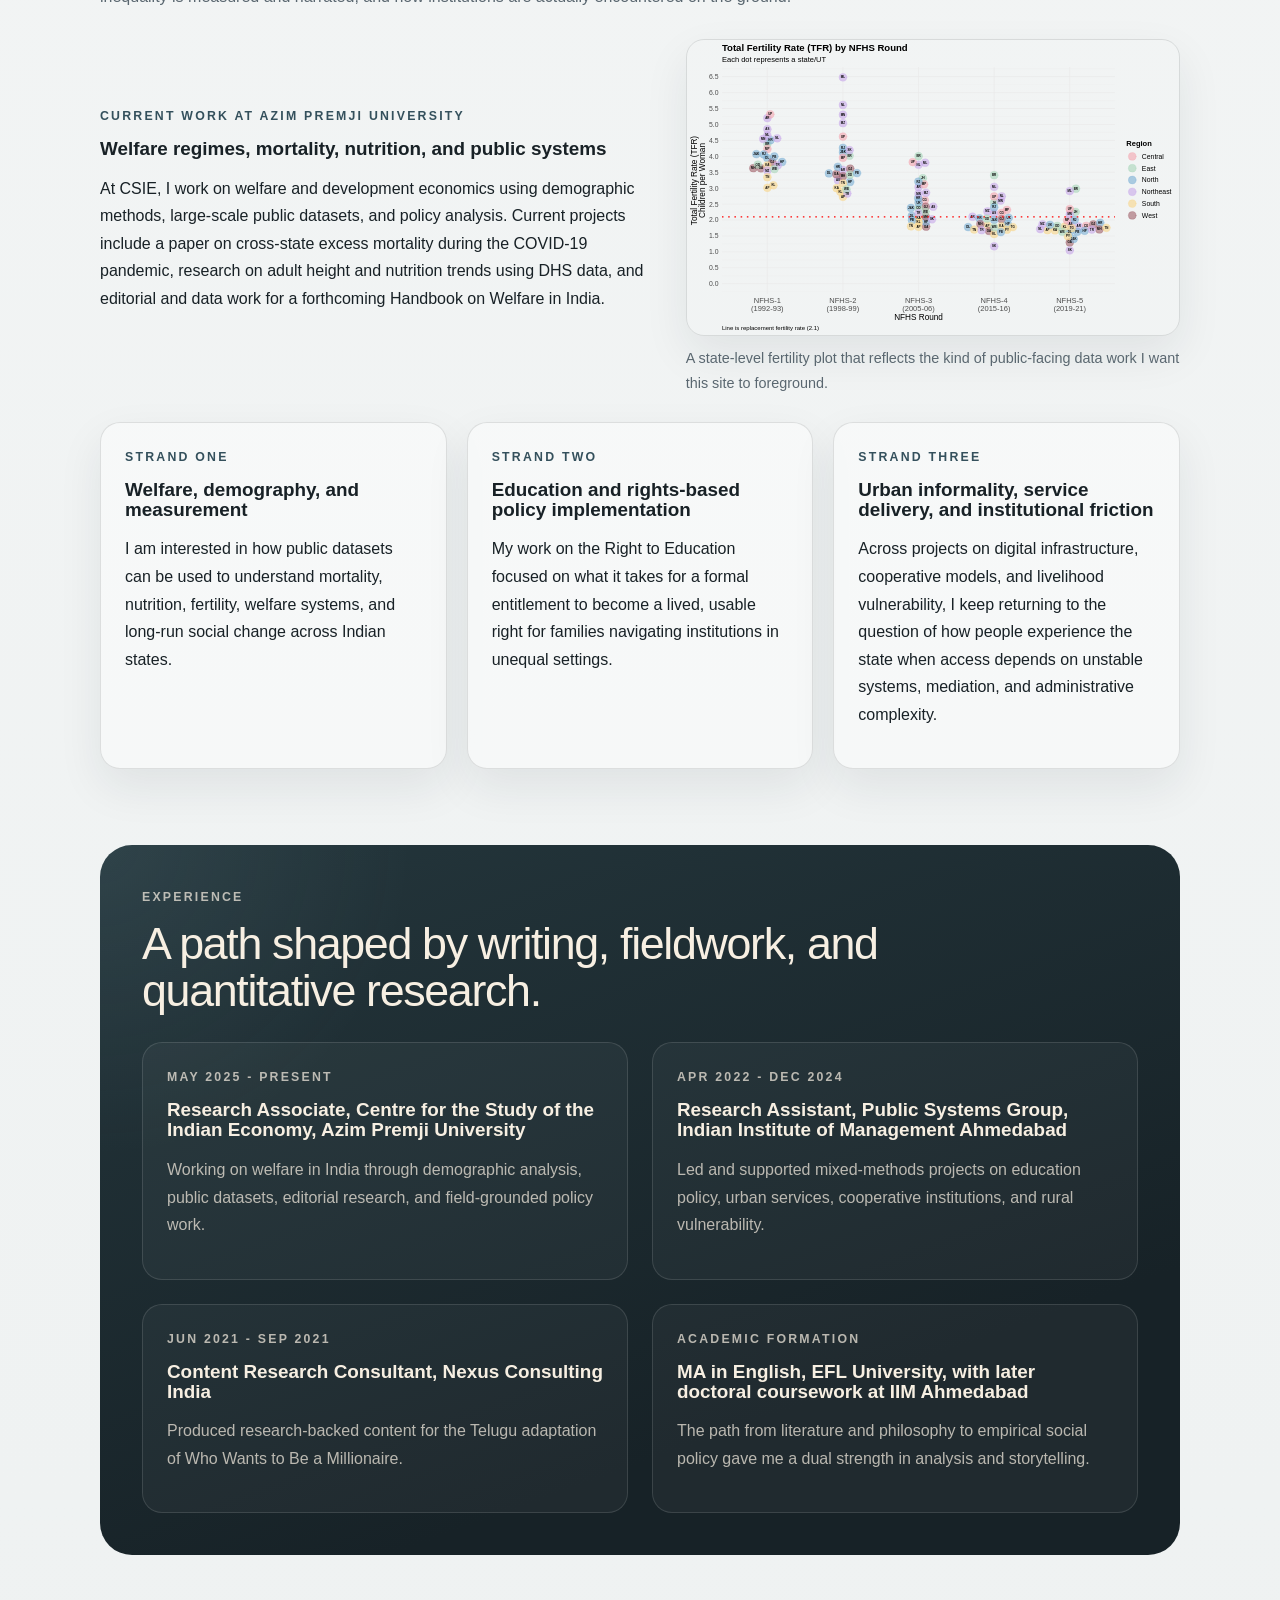
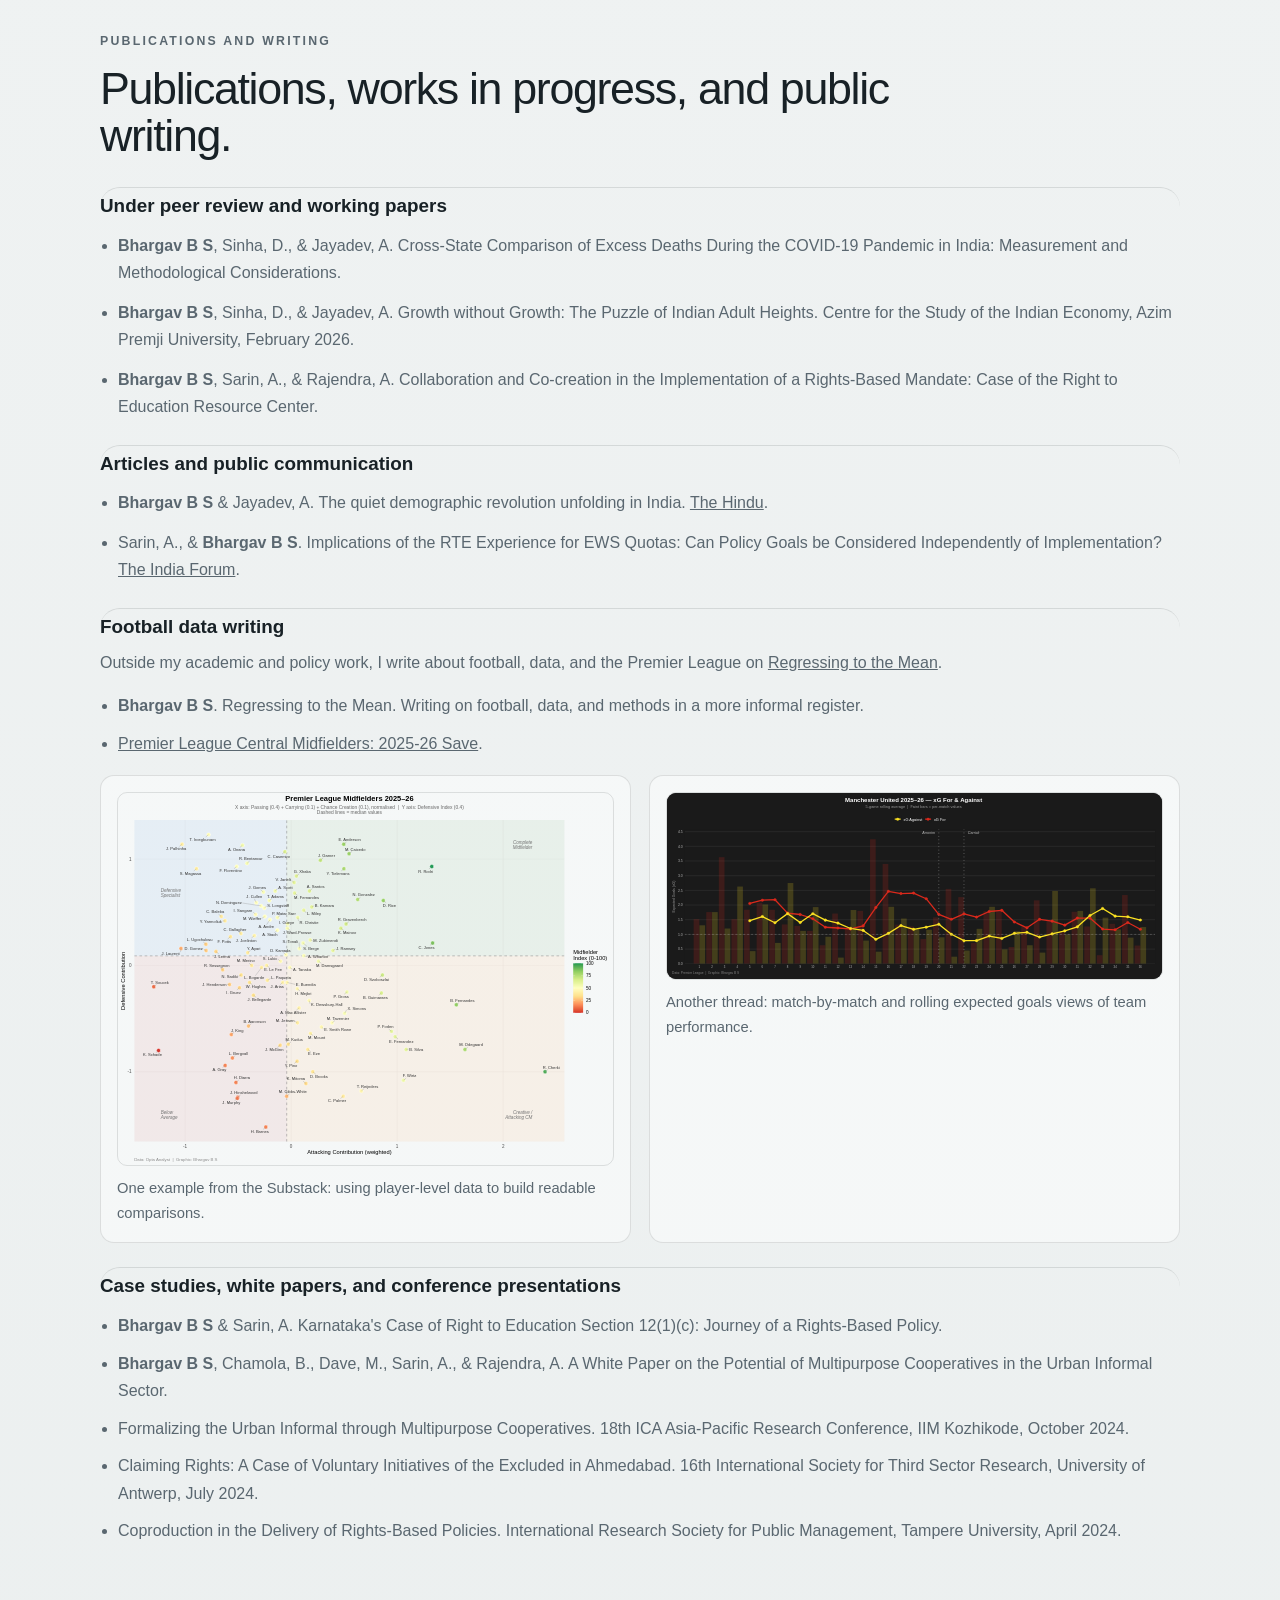
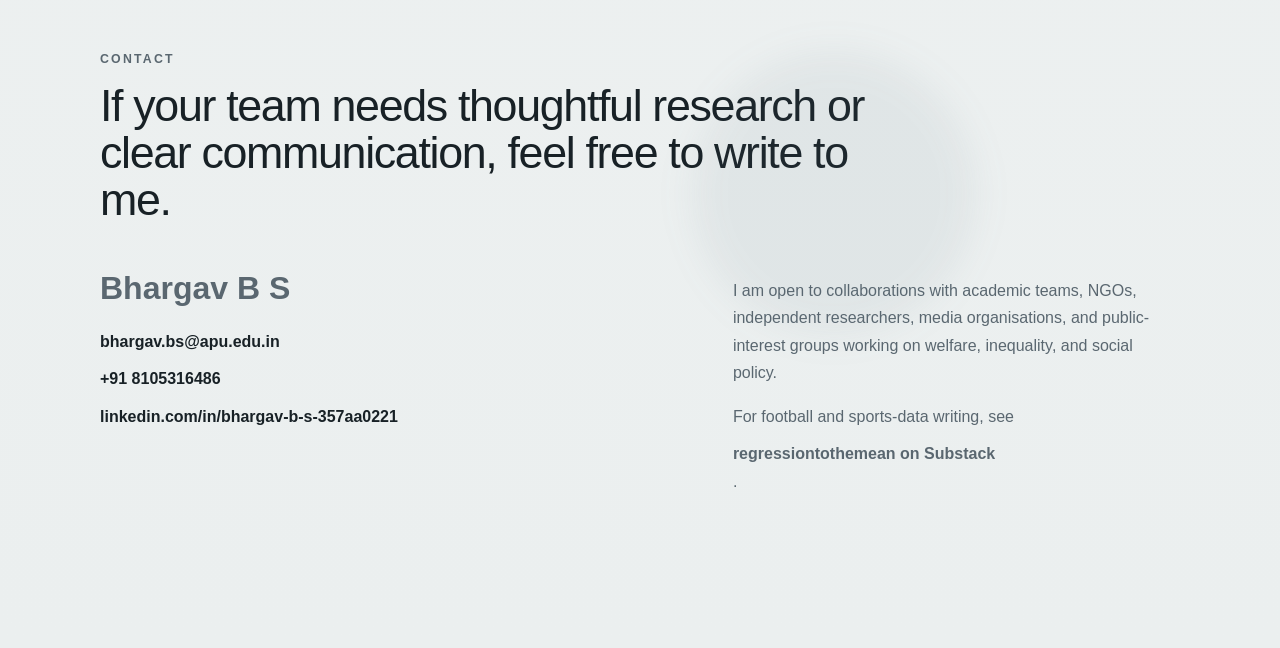
==== commit ced72357: "Combine values section cards" ====
--- a/index.html
+++ b/index.html
@@ -146,11 +146,7 @@
             </article>
             <article class="value-card">
               <h3>Evidence-based action</h3>
-              <p>Quantitative analysis matters, but so do narratives, history, and on-ground realities.</p>
-            </article>
-            <article class="value-card">
-              <h3>Bridging academia and action</h3>
-              <p>Research should travel beyond papers into practice, communication, and public problem solving.</p>
+              <p>Quantitative analysis matters, but so do narratives, history, and on-ground realities. Research should travel beyond papers into practice, communication, and public problem solving.</p>
             </article>
             <article class="value-card">
               <h3>Continuous learning</h3>
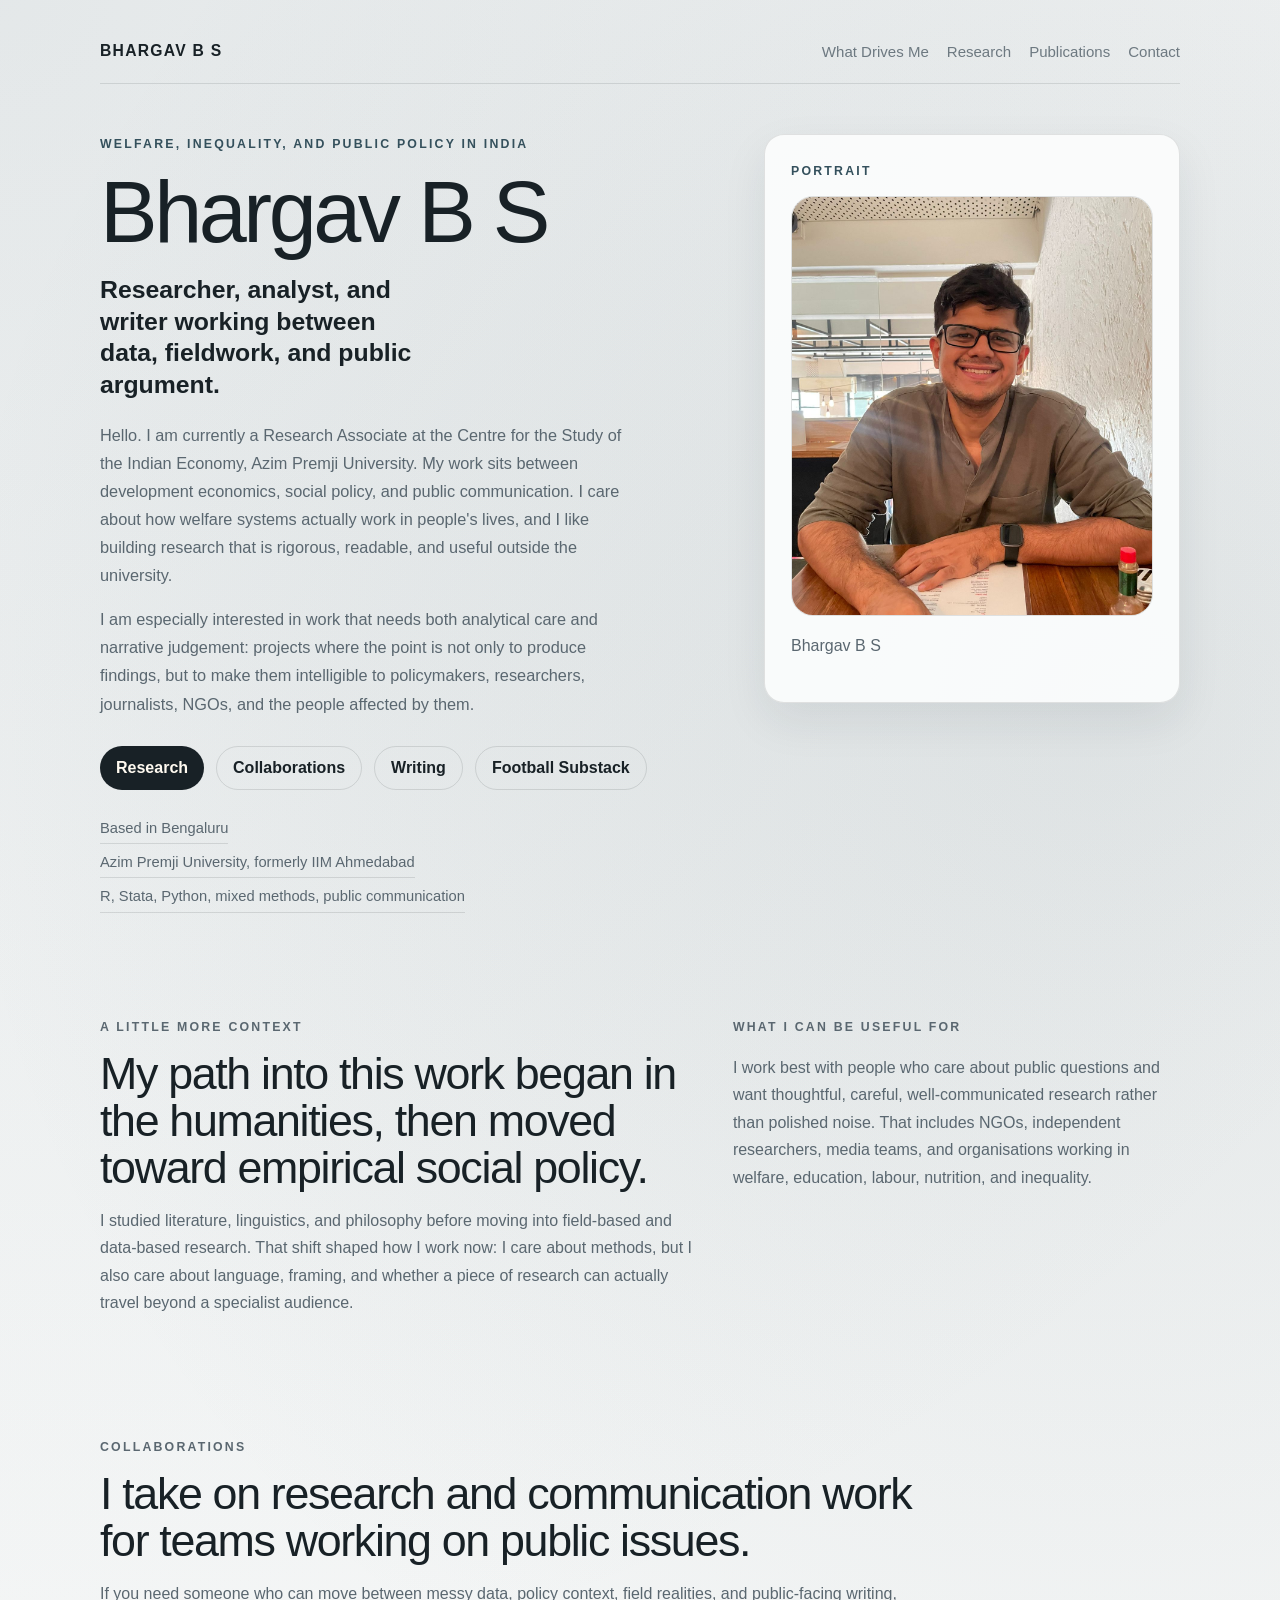
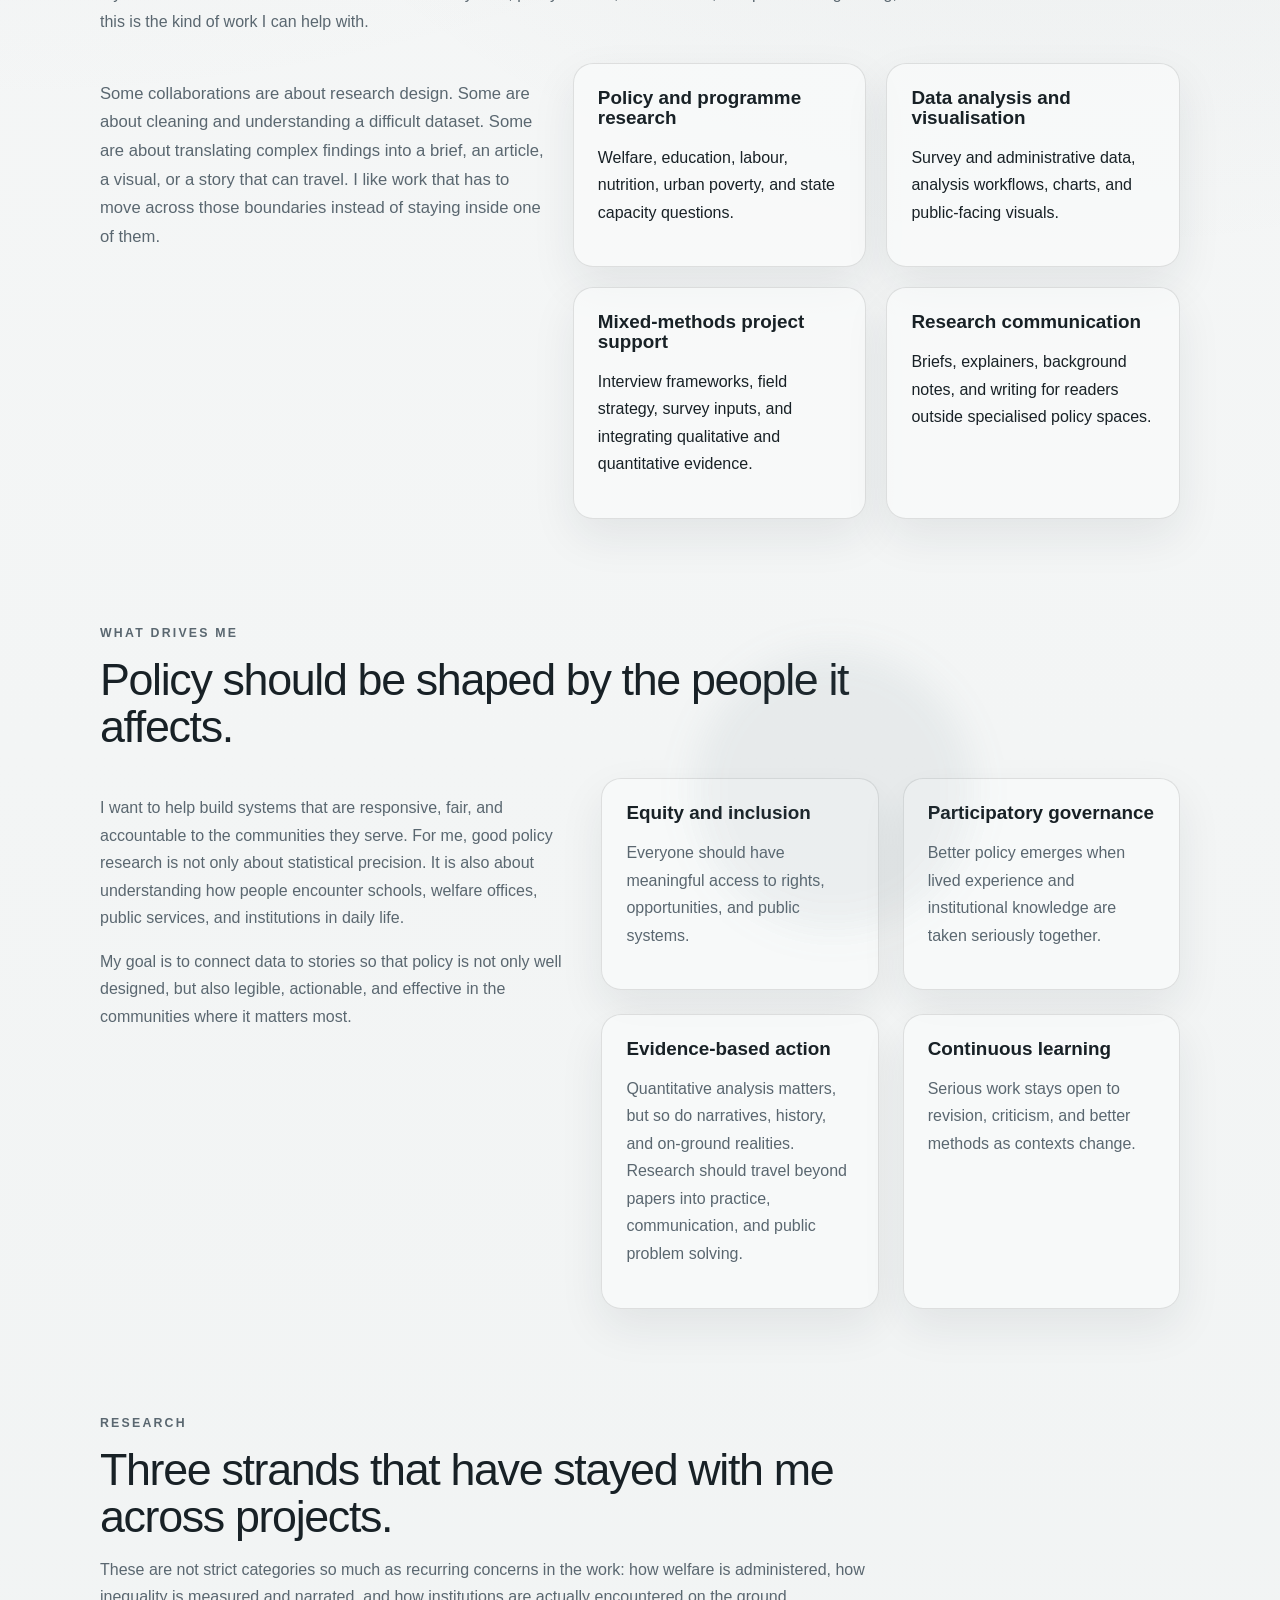
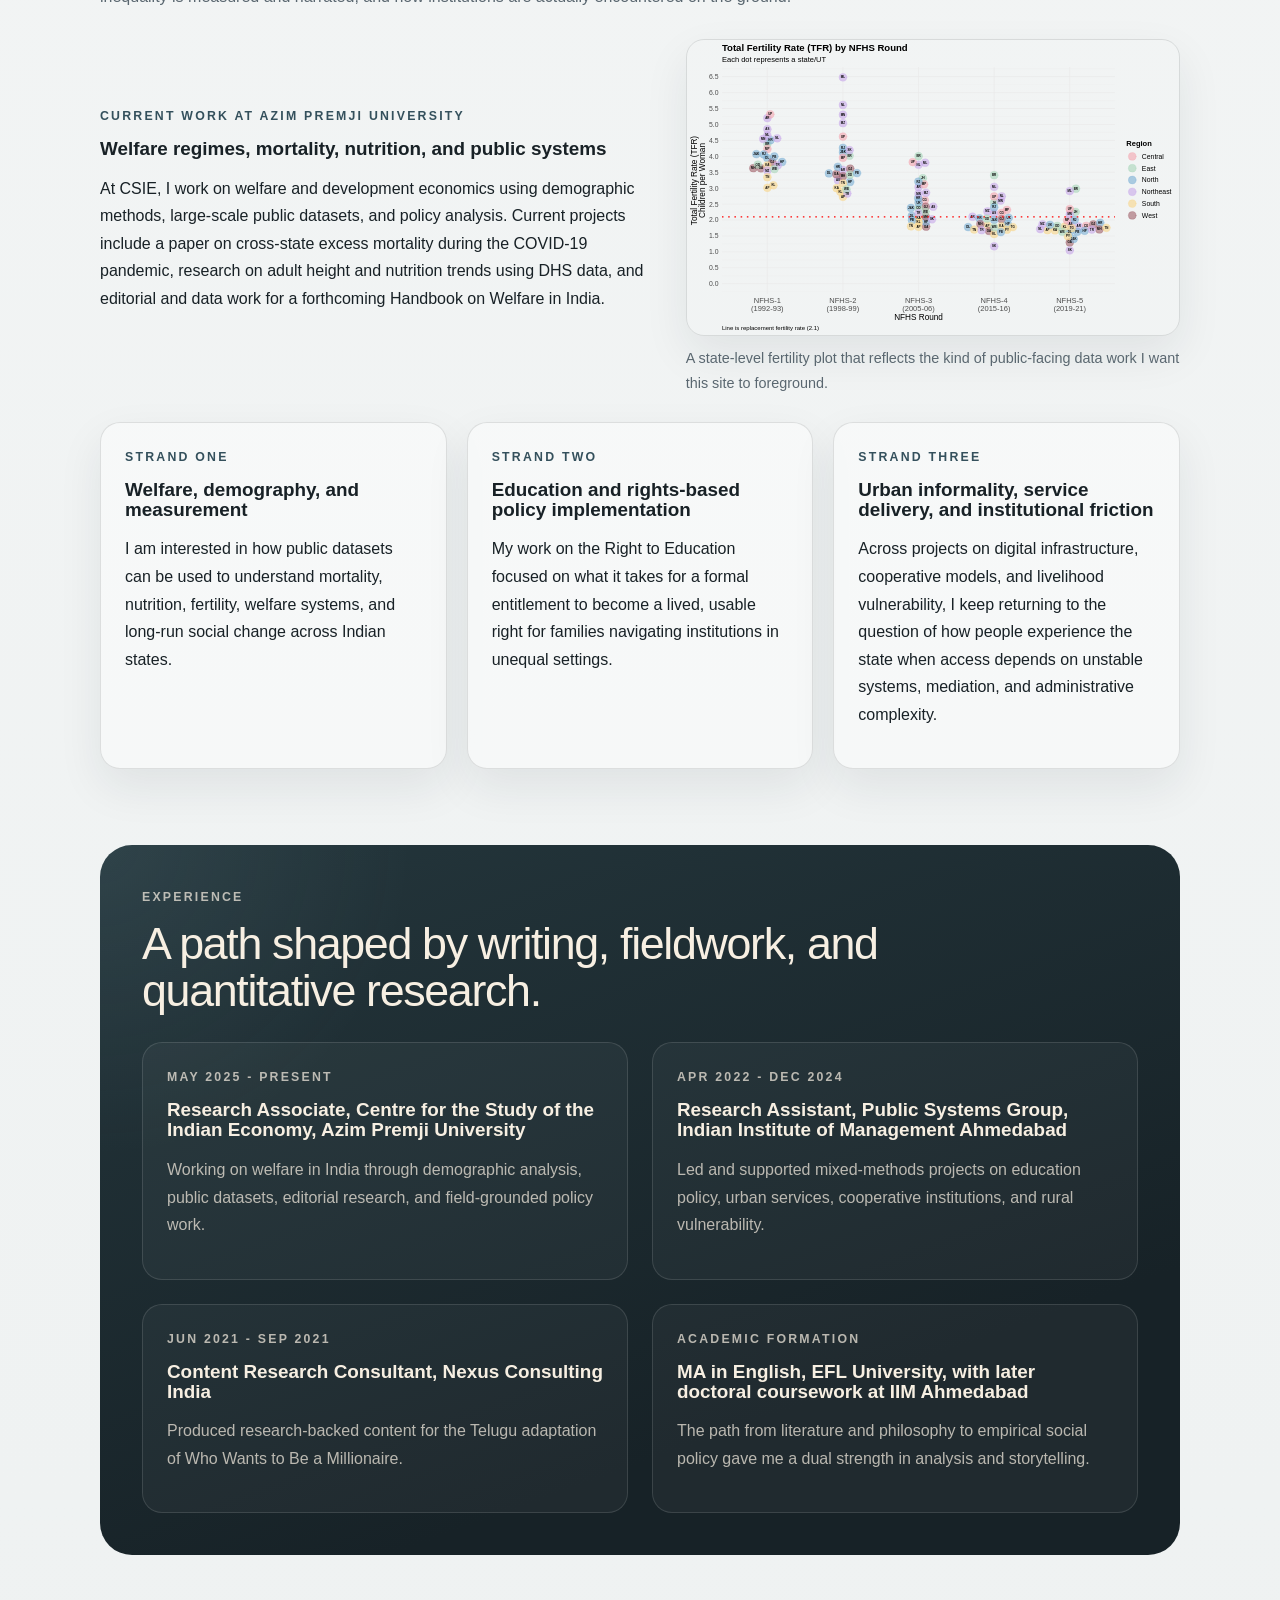
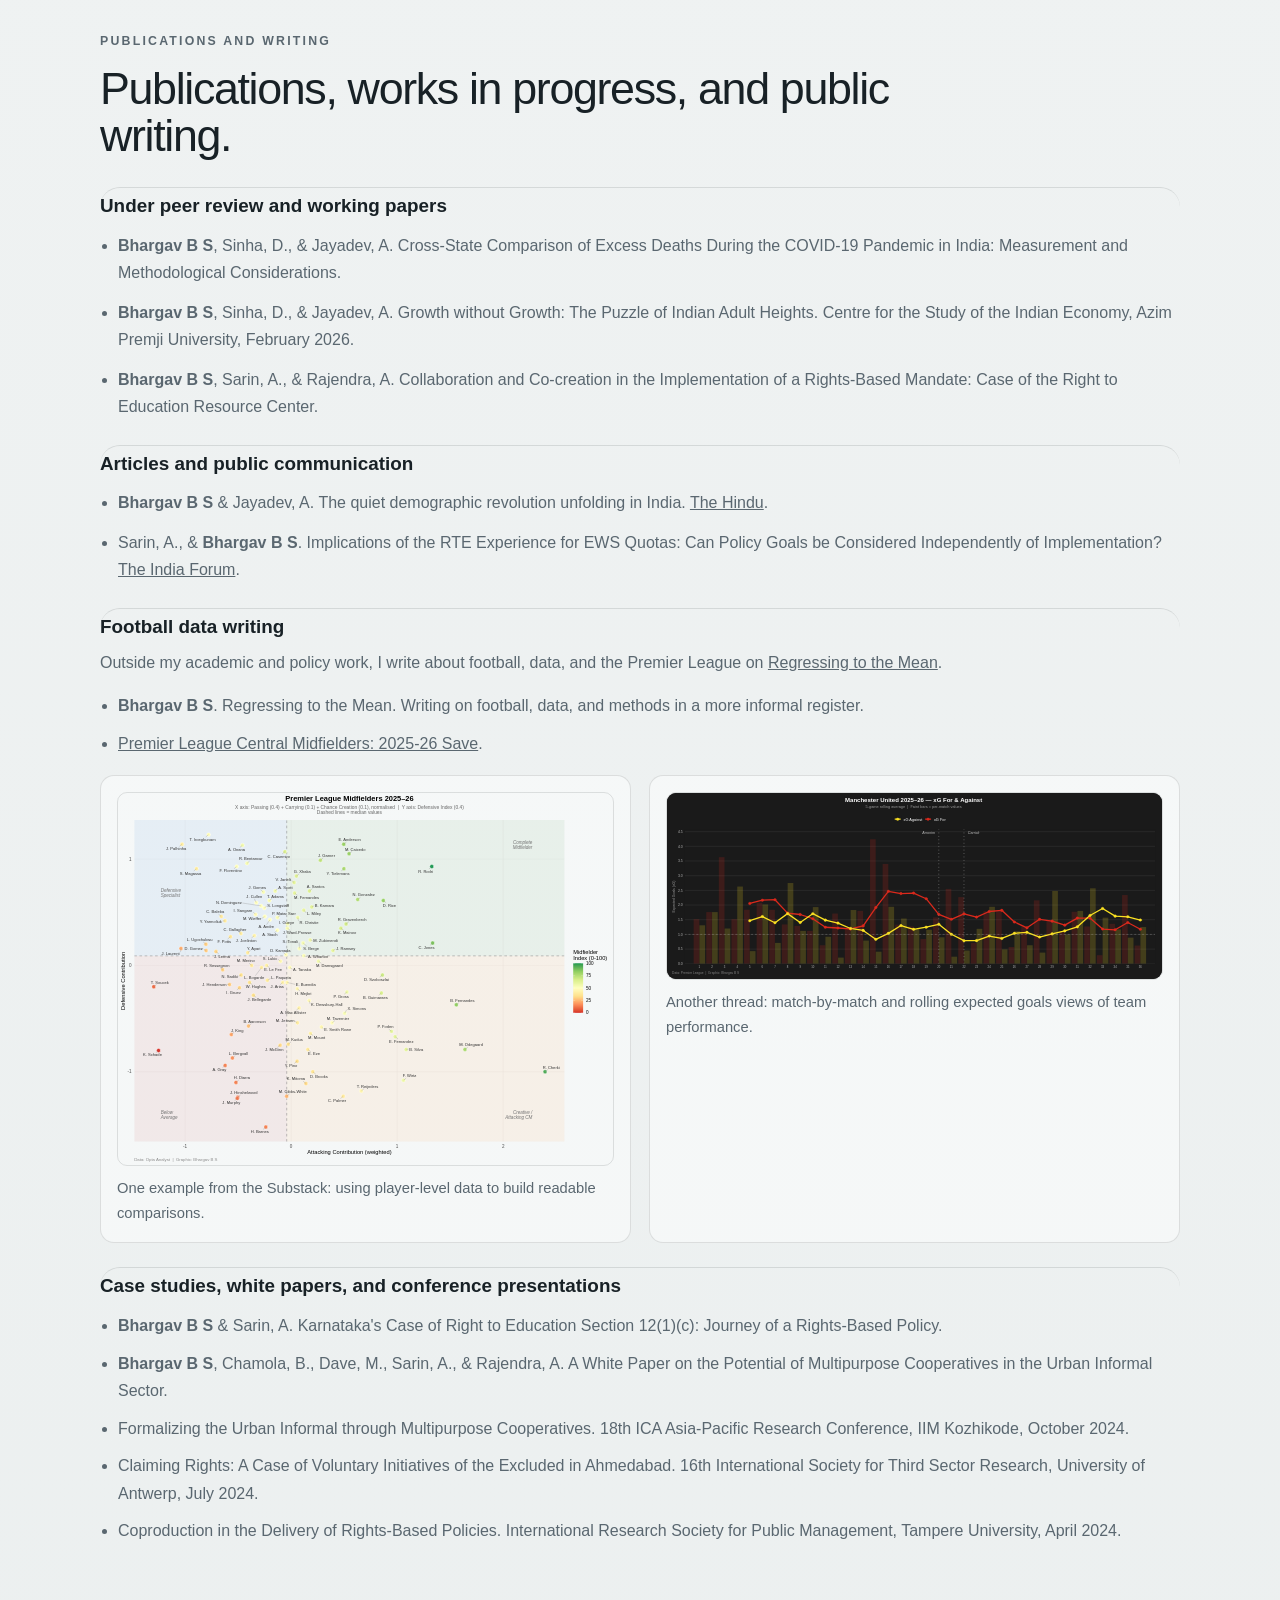
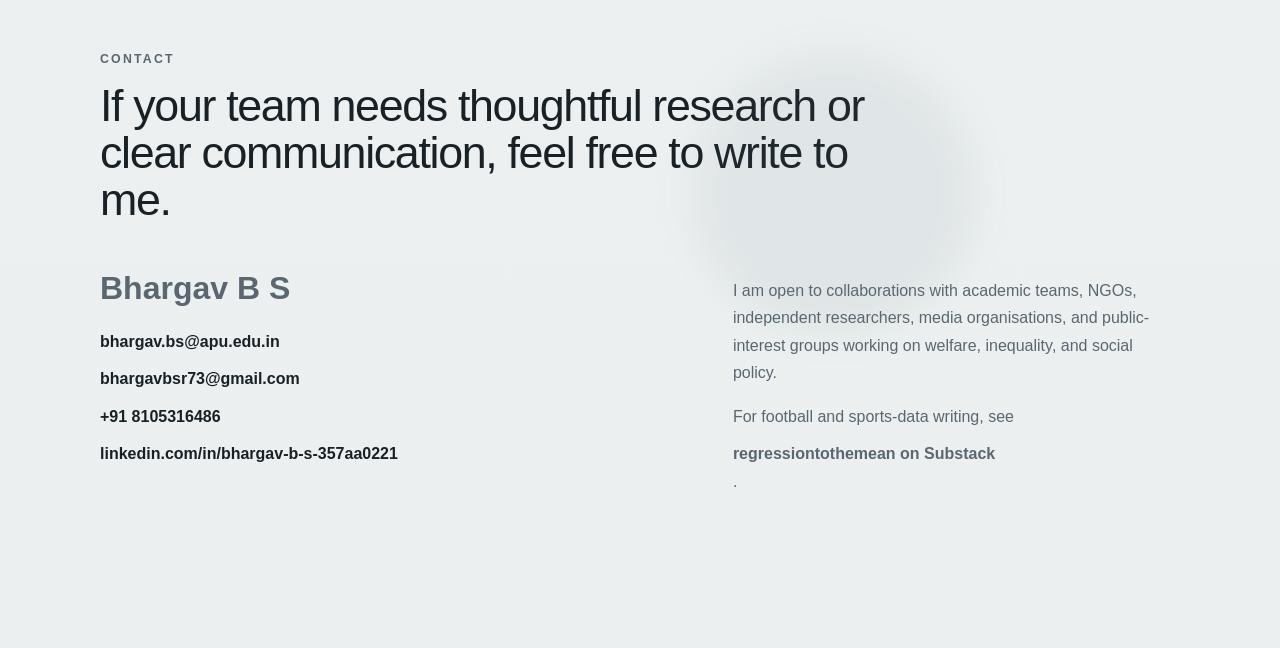
==== commit 45ff0485: "Add personal email" ====
--- a/index.html
+++ b/index.html
@@ -303,6 +303,7 @@
           <div class="contact-card">
             <p class="contact-name">Bhargav B S</p>
             <a href="mailto:bhargav.bs@apu.edu.in">bhargav.bs@apu.edu.in</a>
+            <a href="mailto:bhargavbsr73@gmail.com">bhargavbsr73@gmail.com</a>
             <a href="tel:+918105316486">+91 8105316486</a>
             <a href="https://www.linkedin.com/in/bhargav-b-s-357aa0221/" target="_blank" rel="noreferrer">linkedin.com/in/bhargav-b-s-357aa0221</a>
           </div>
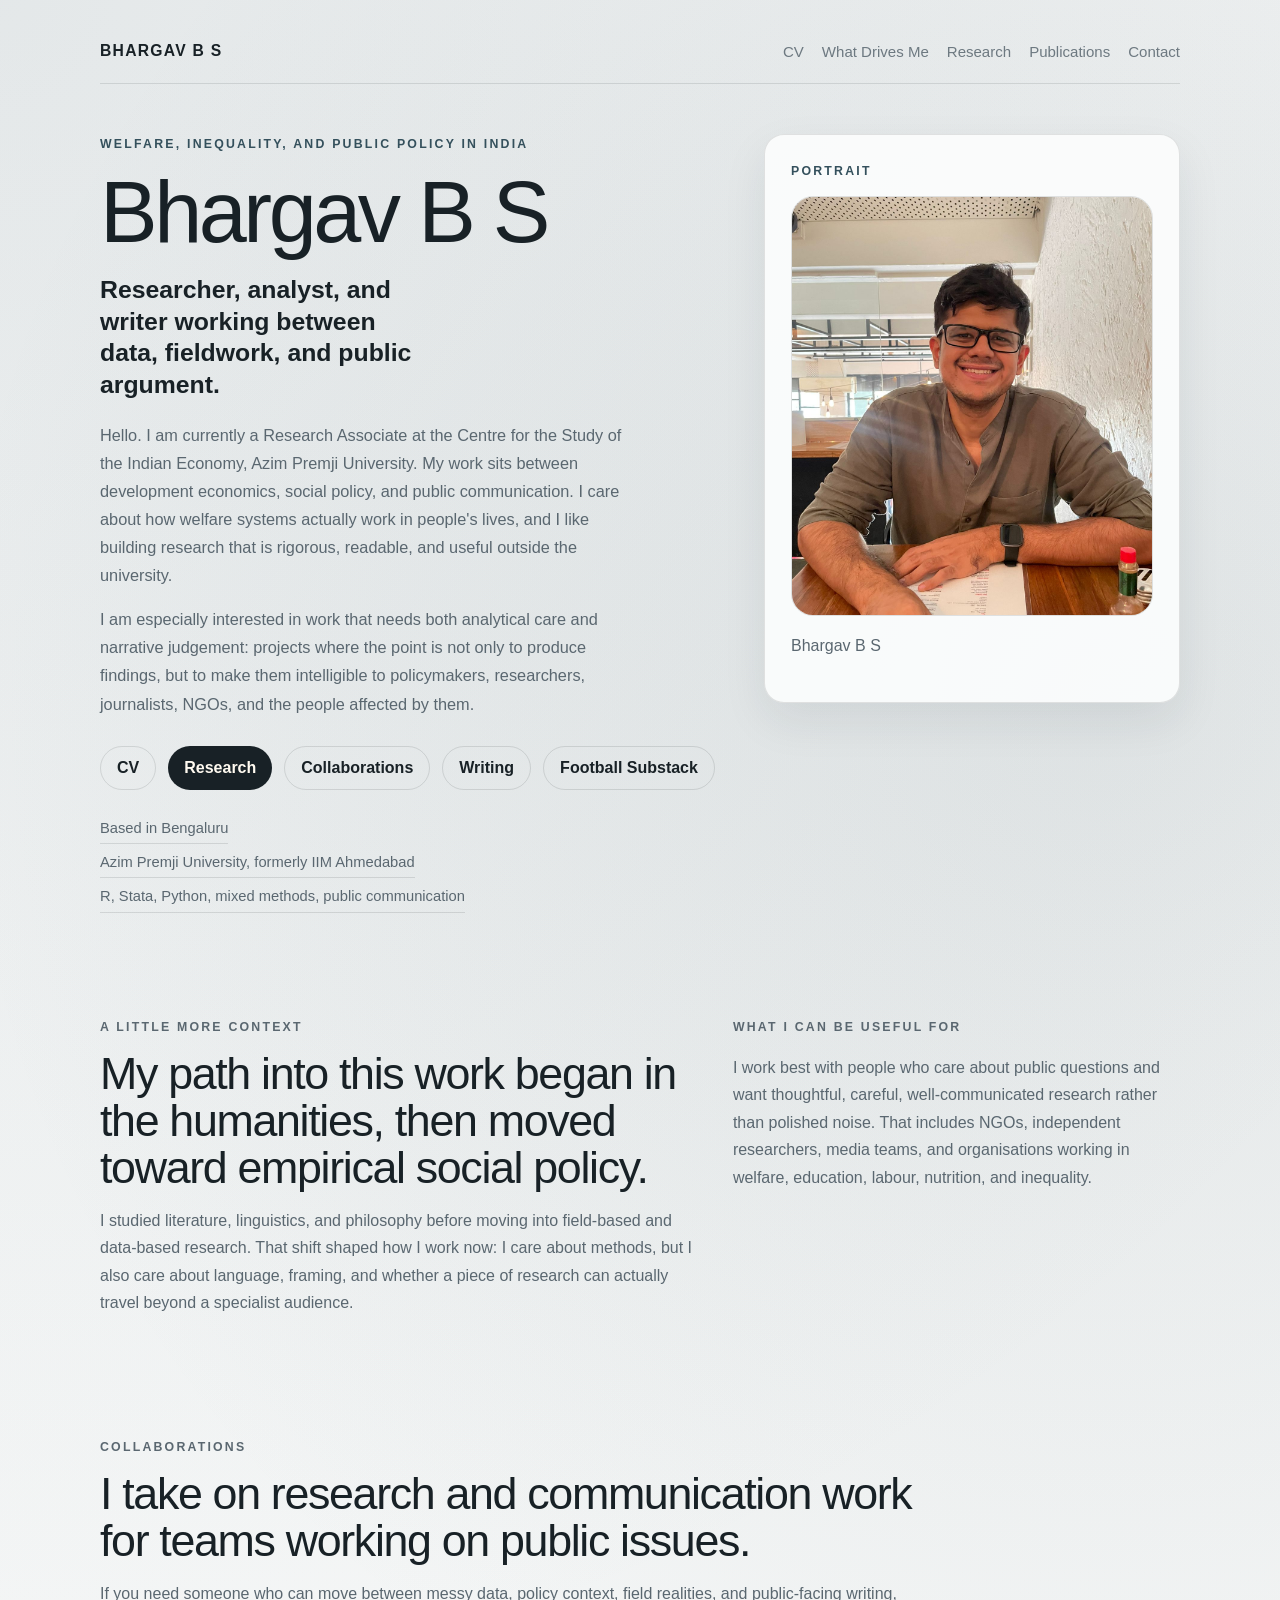
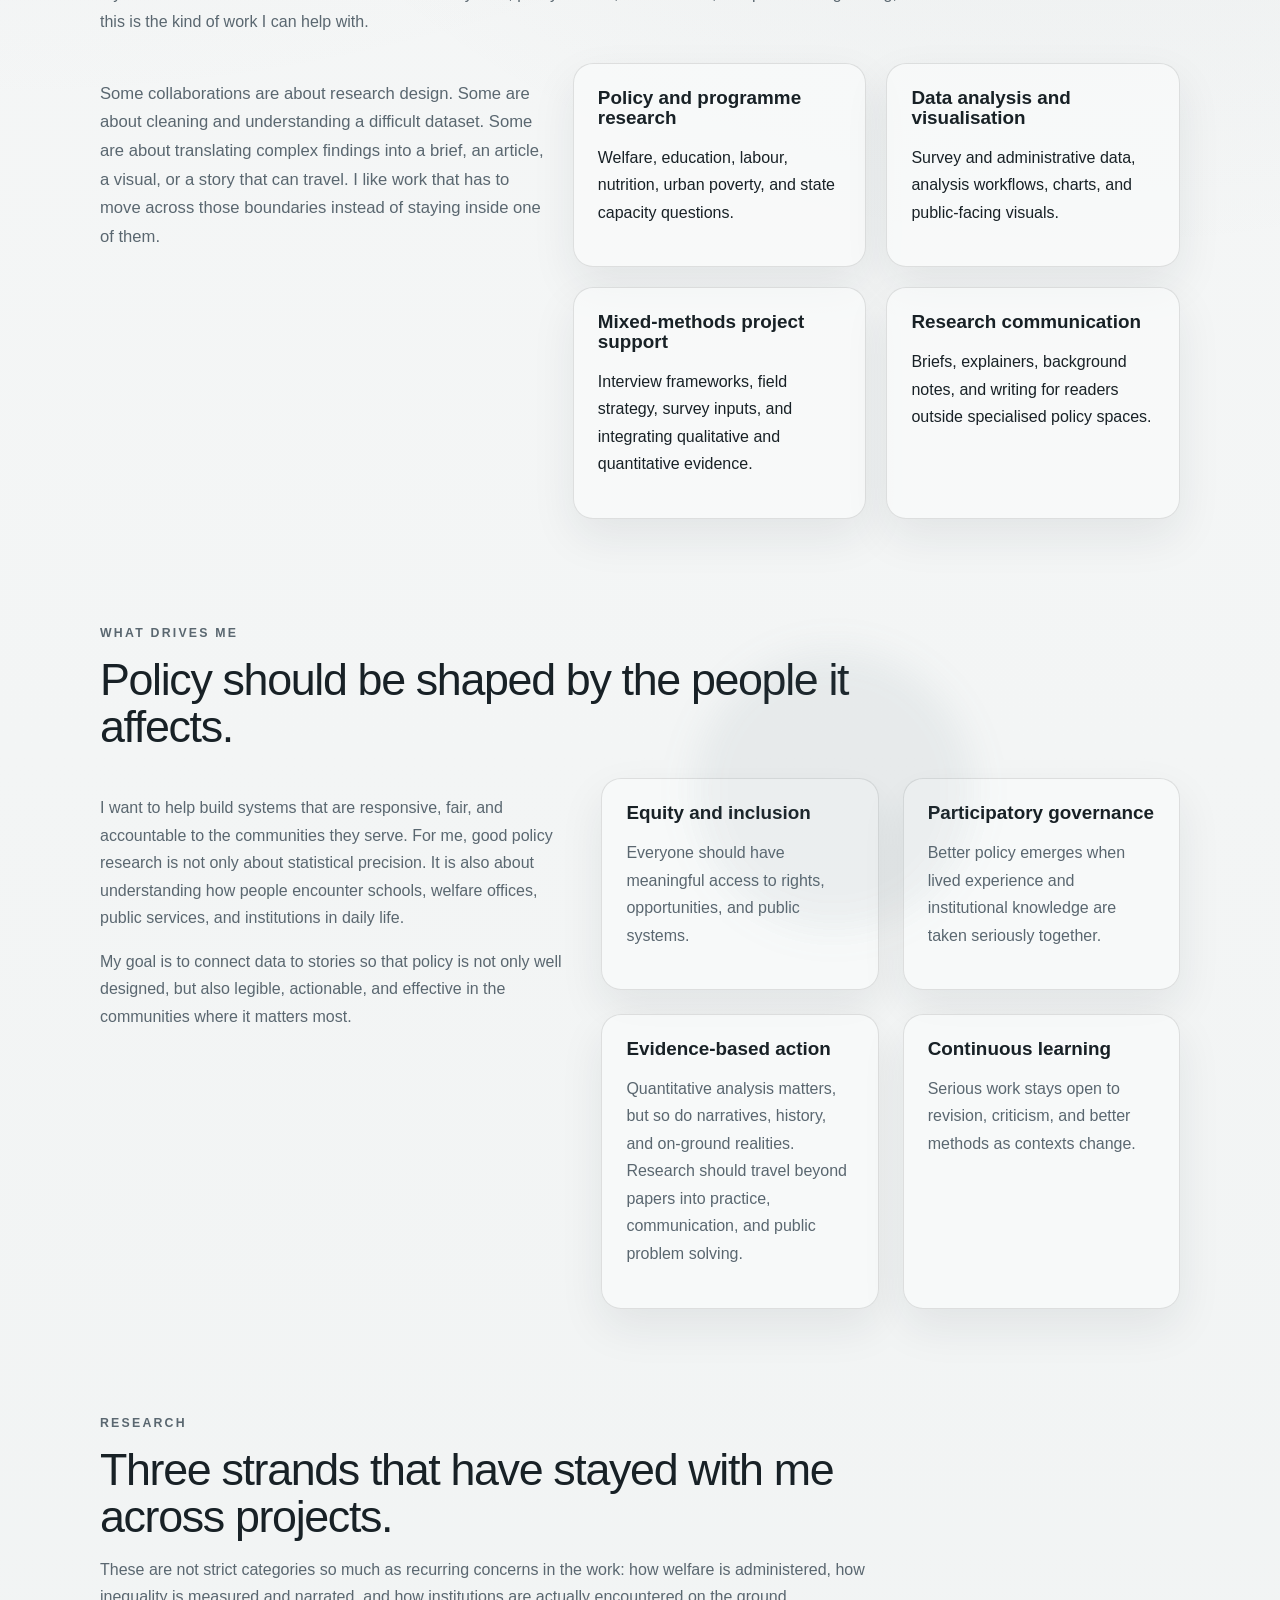
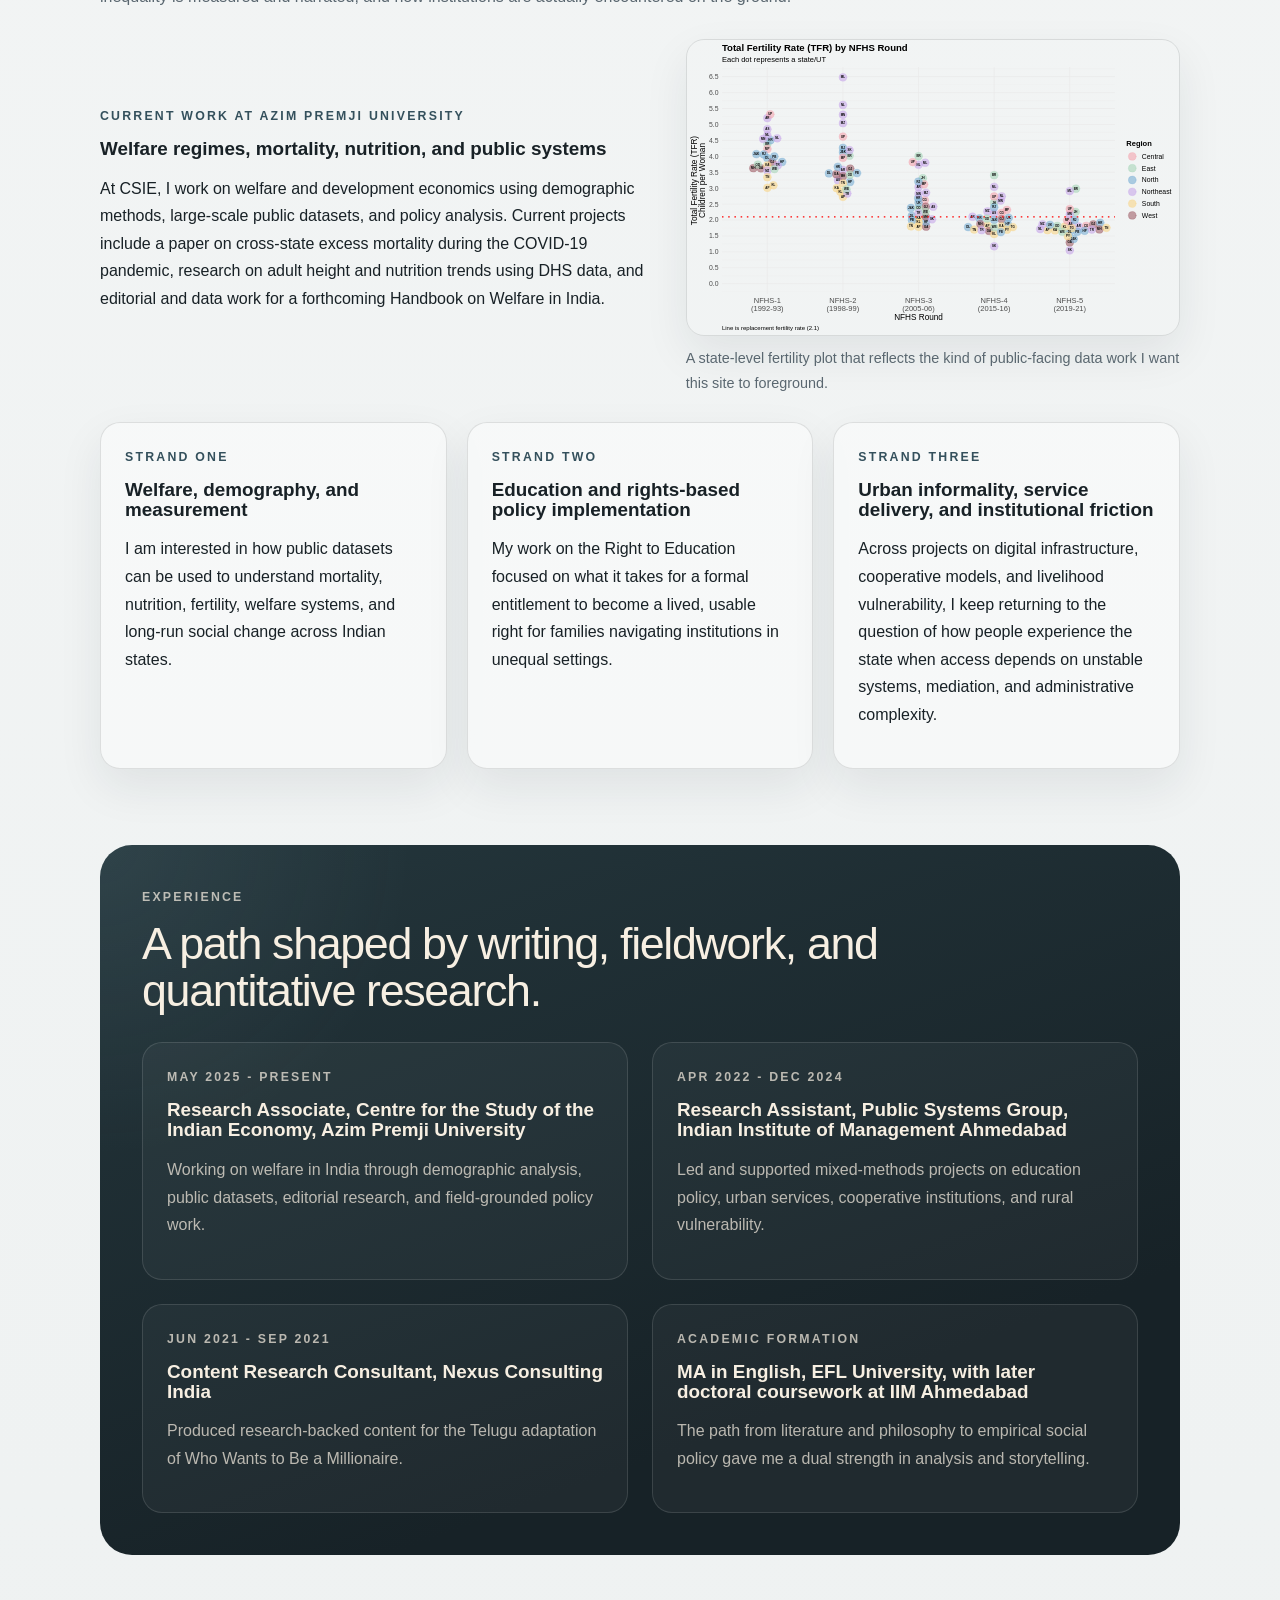
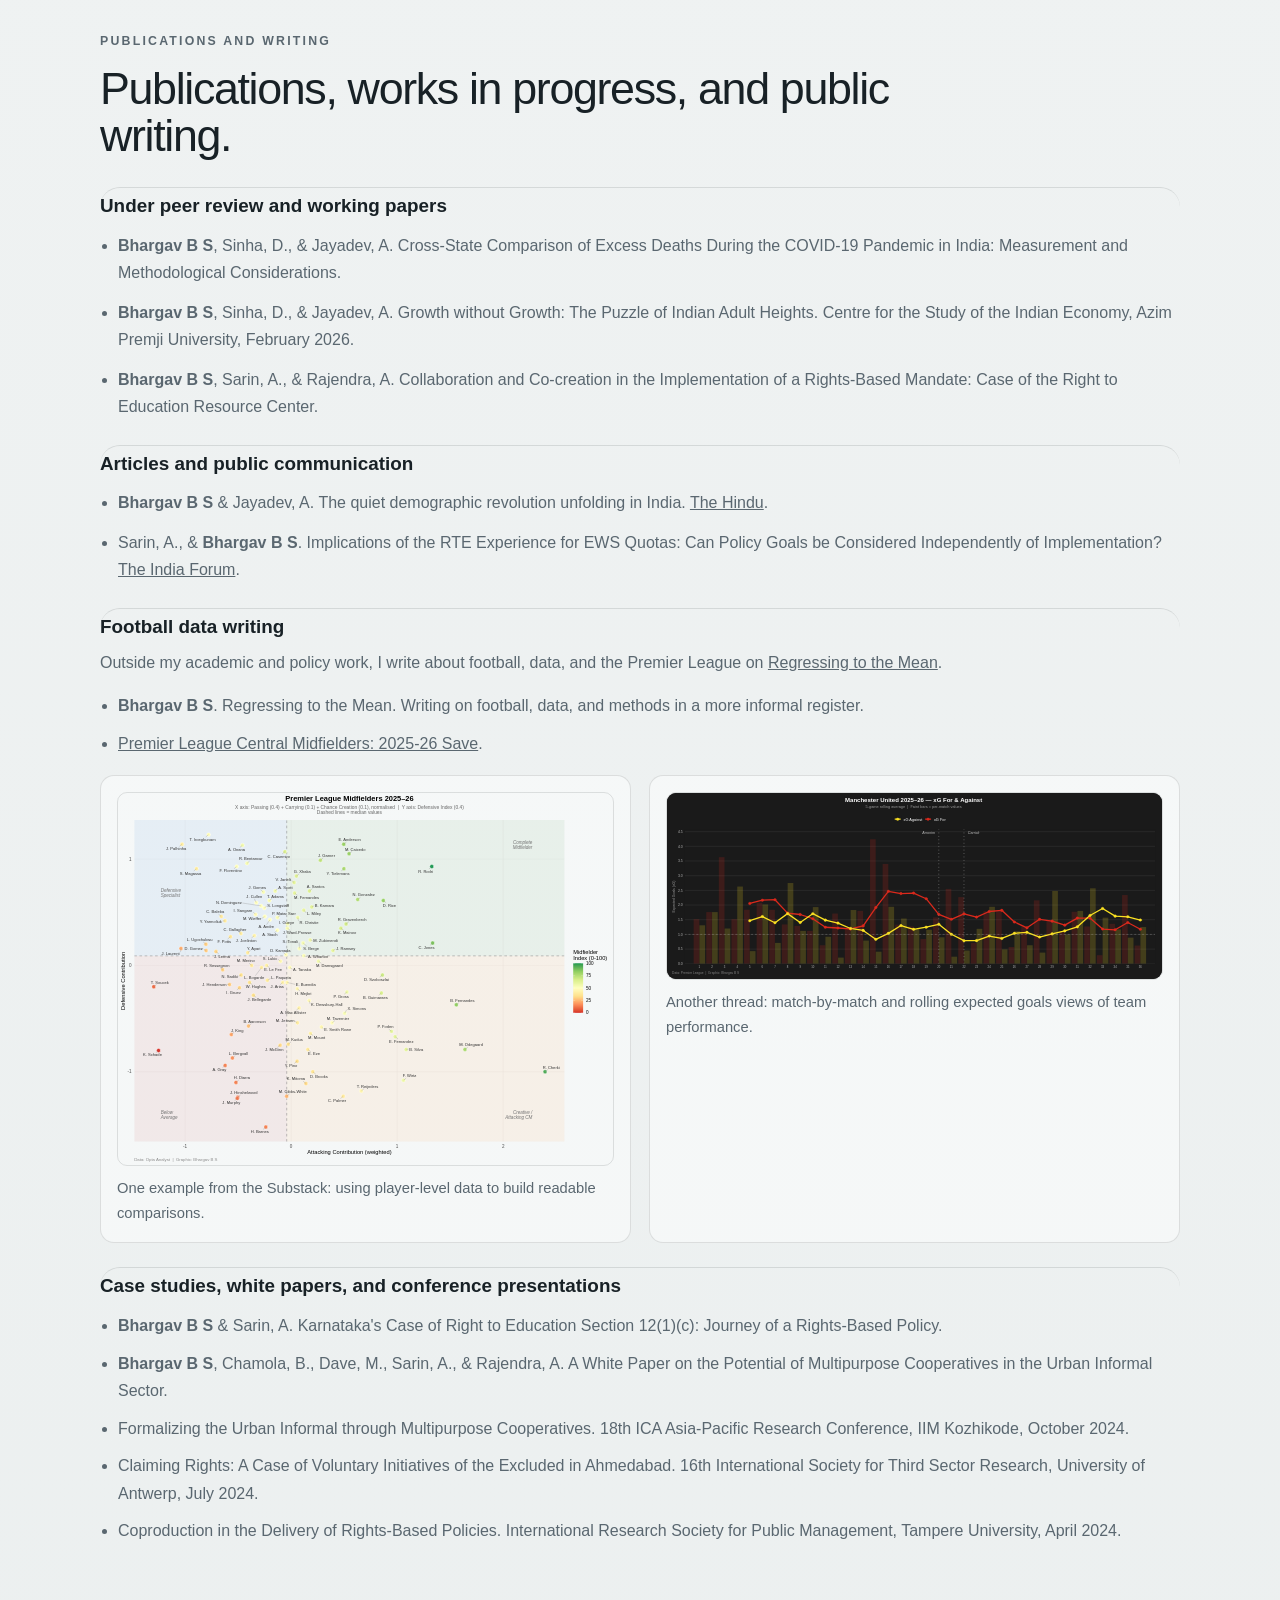
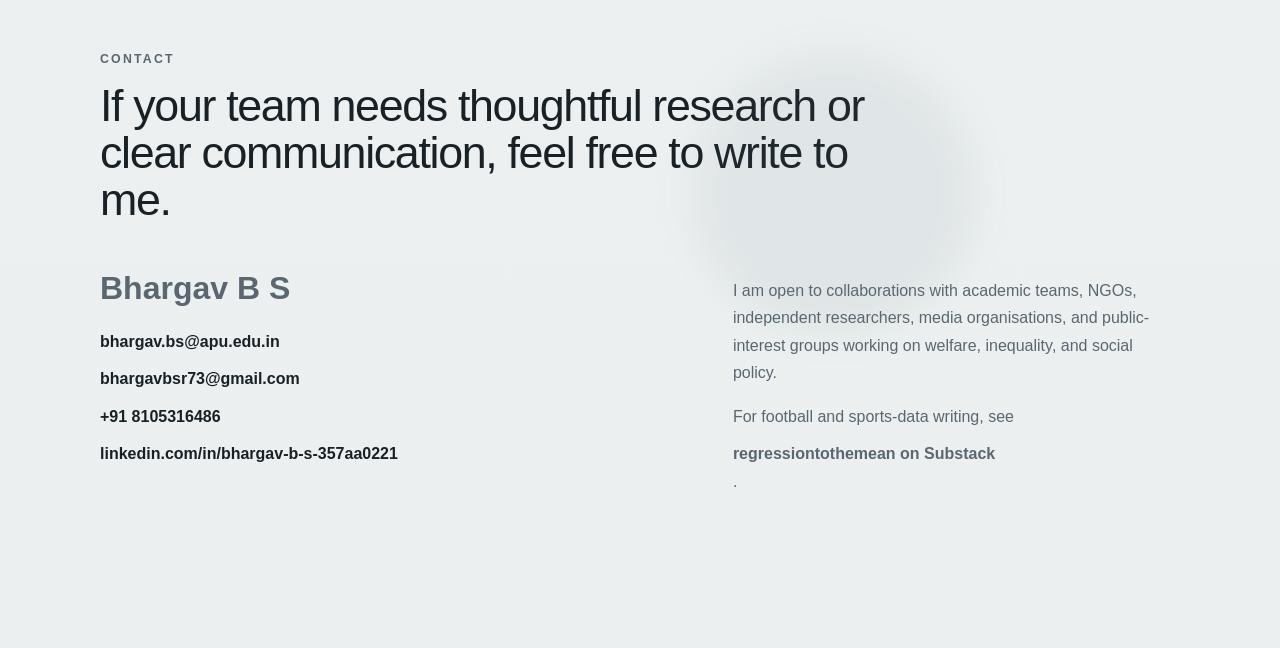
==== commit 1db48f57: "Add CV tab" ====
--- a/index.html
+++ b/index.html
@@ -15,6 +15,7 @@
     <header class="site-header">
       <a class="brand" href="#top">Bhargav B S</a>
       <nav class="site-nav" aria-label="Primary navigation">
+        <a href="assets/Bhargav_CV_Jan_2026.pdf" target="_blank" rel="noreferrer">CV</a>
         <a href="#vision">What Drives Me</a>
         <a href="#research">Research</a>
         <a href="#publications">Publications</a>
@@ -40,6 +41,7 @@
             journalists, NGOs, and the people affected by them.
           </p>
           <div class="hero-actions">
+            <a class="button button-secondary" href="assets/Bhargav_CV_Jan_2026.pdf" target="_blank" rel="noreferrer">CV</a>
             <a class="button button-primary" href="#research">Research</a>
             <a class="button button-secondary" href="#services">Collaborations</a>
             <a class="button button-secondary" href="#publications">Writing</a>
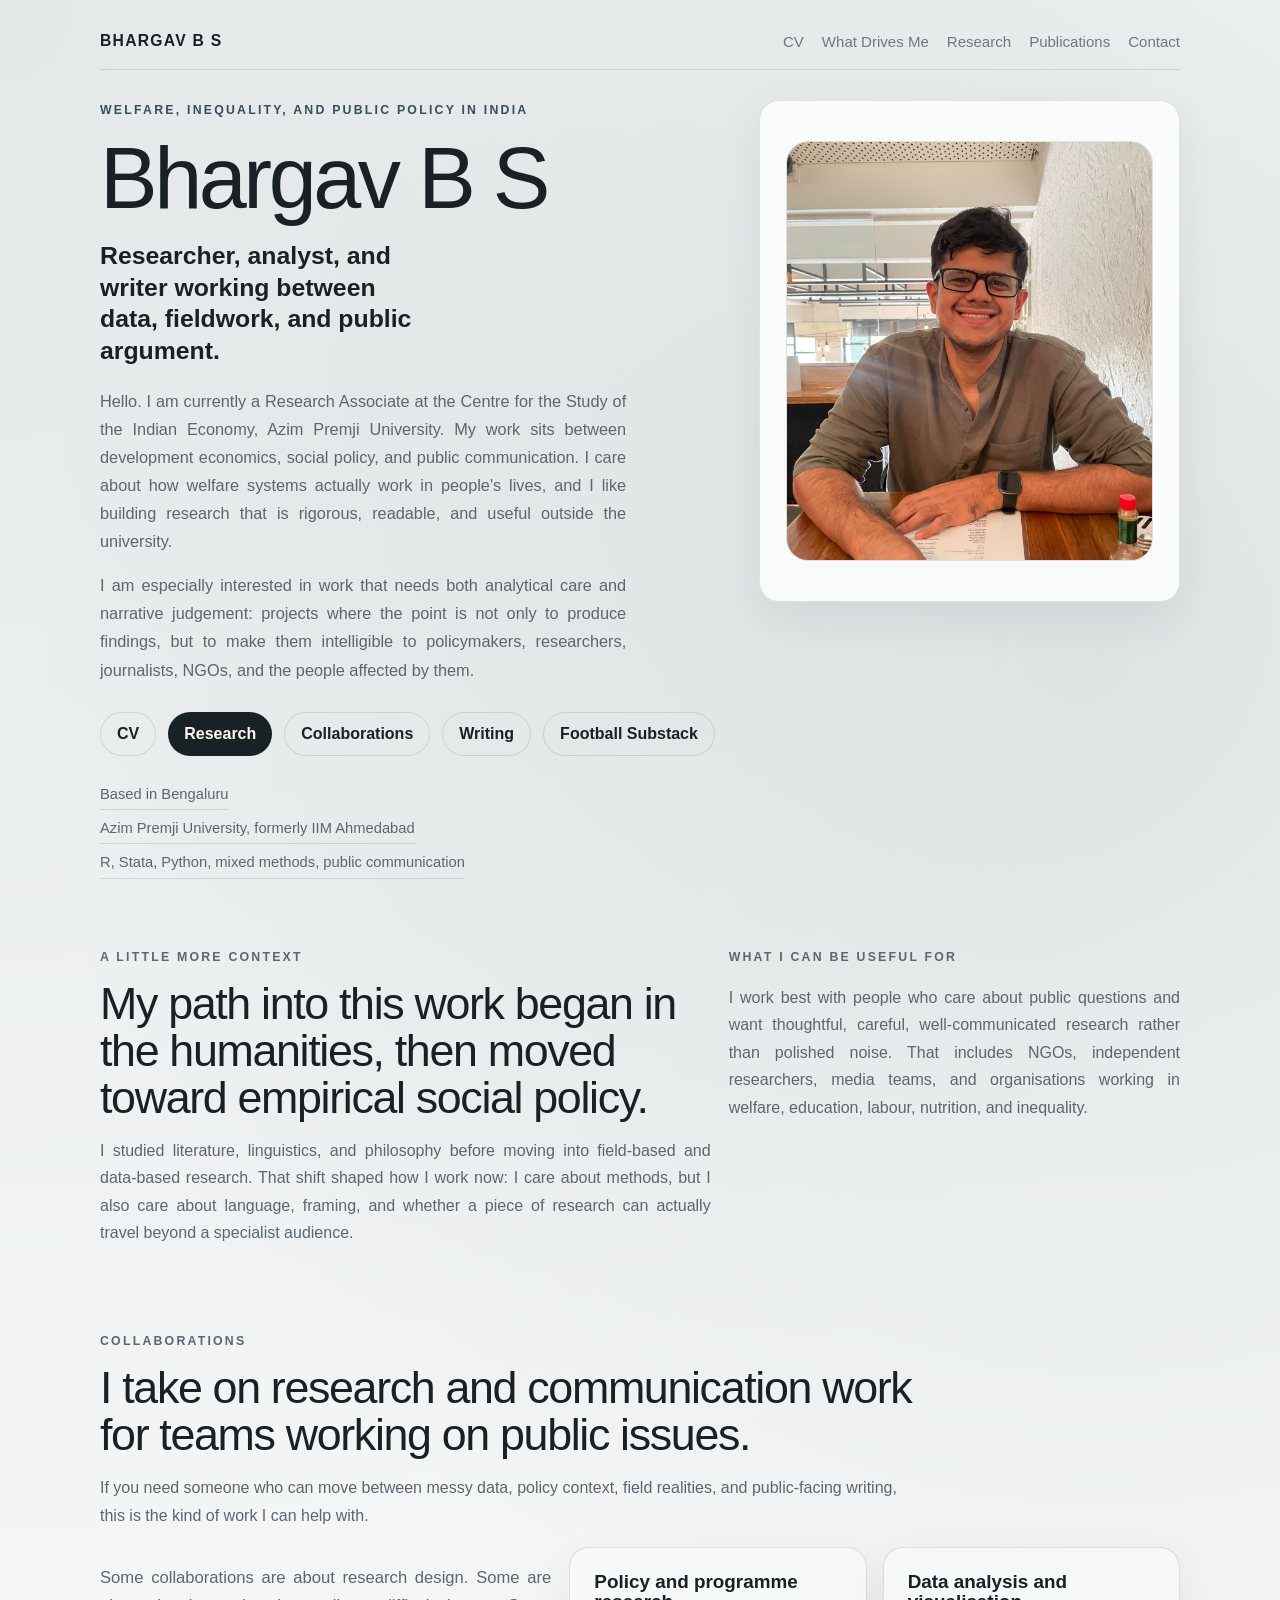
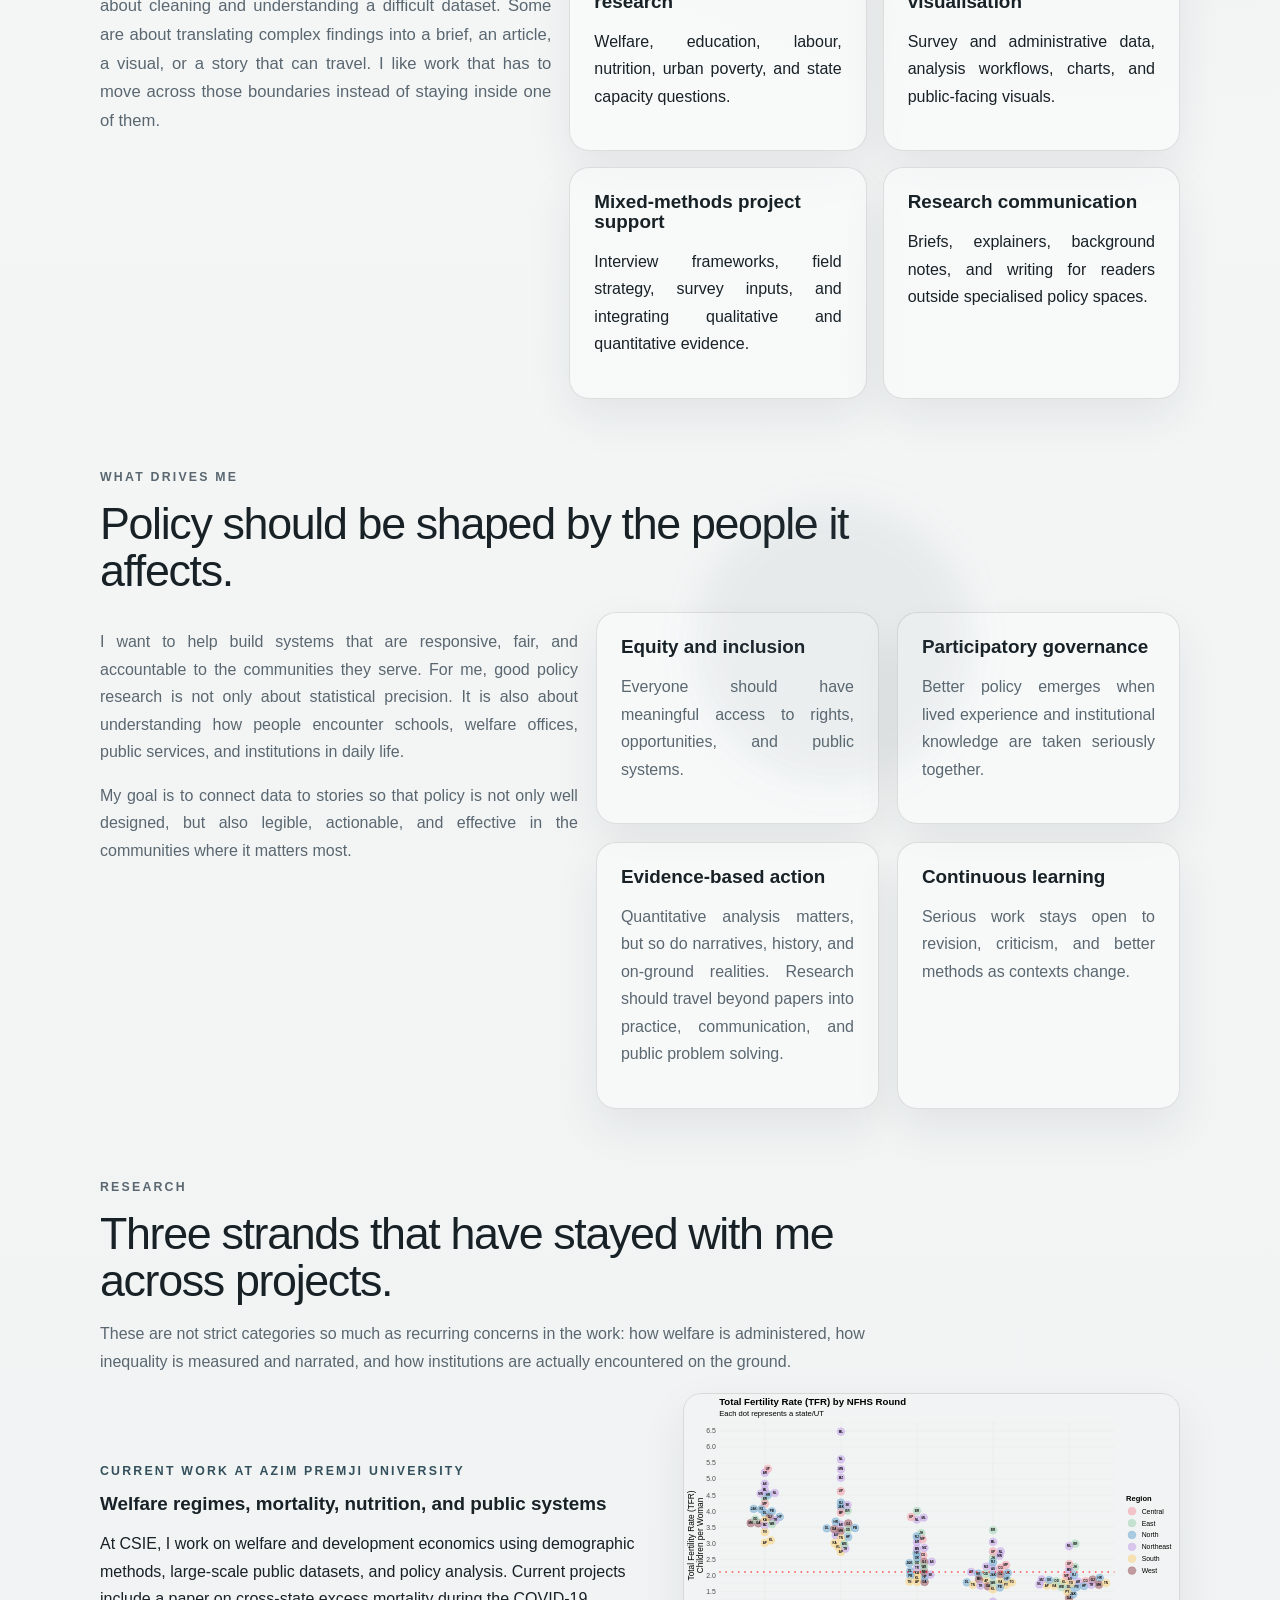
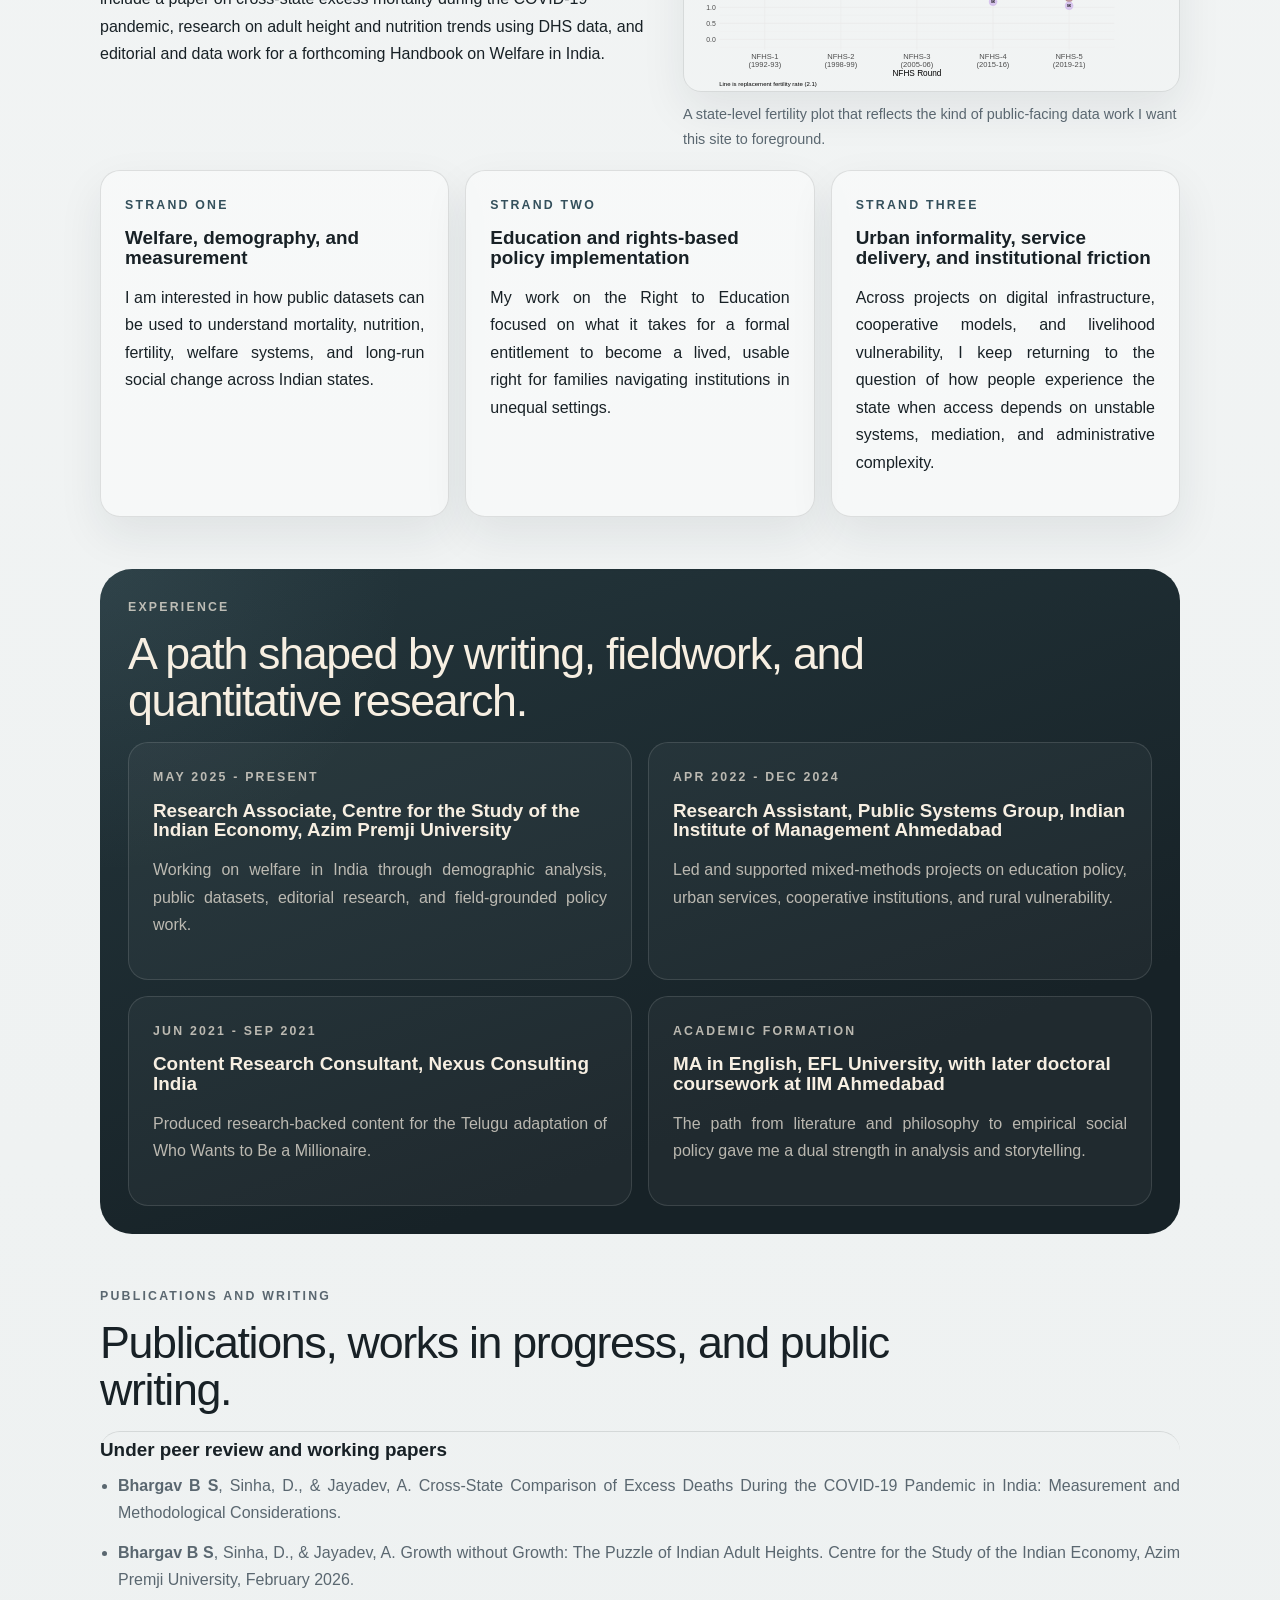
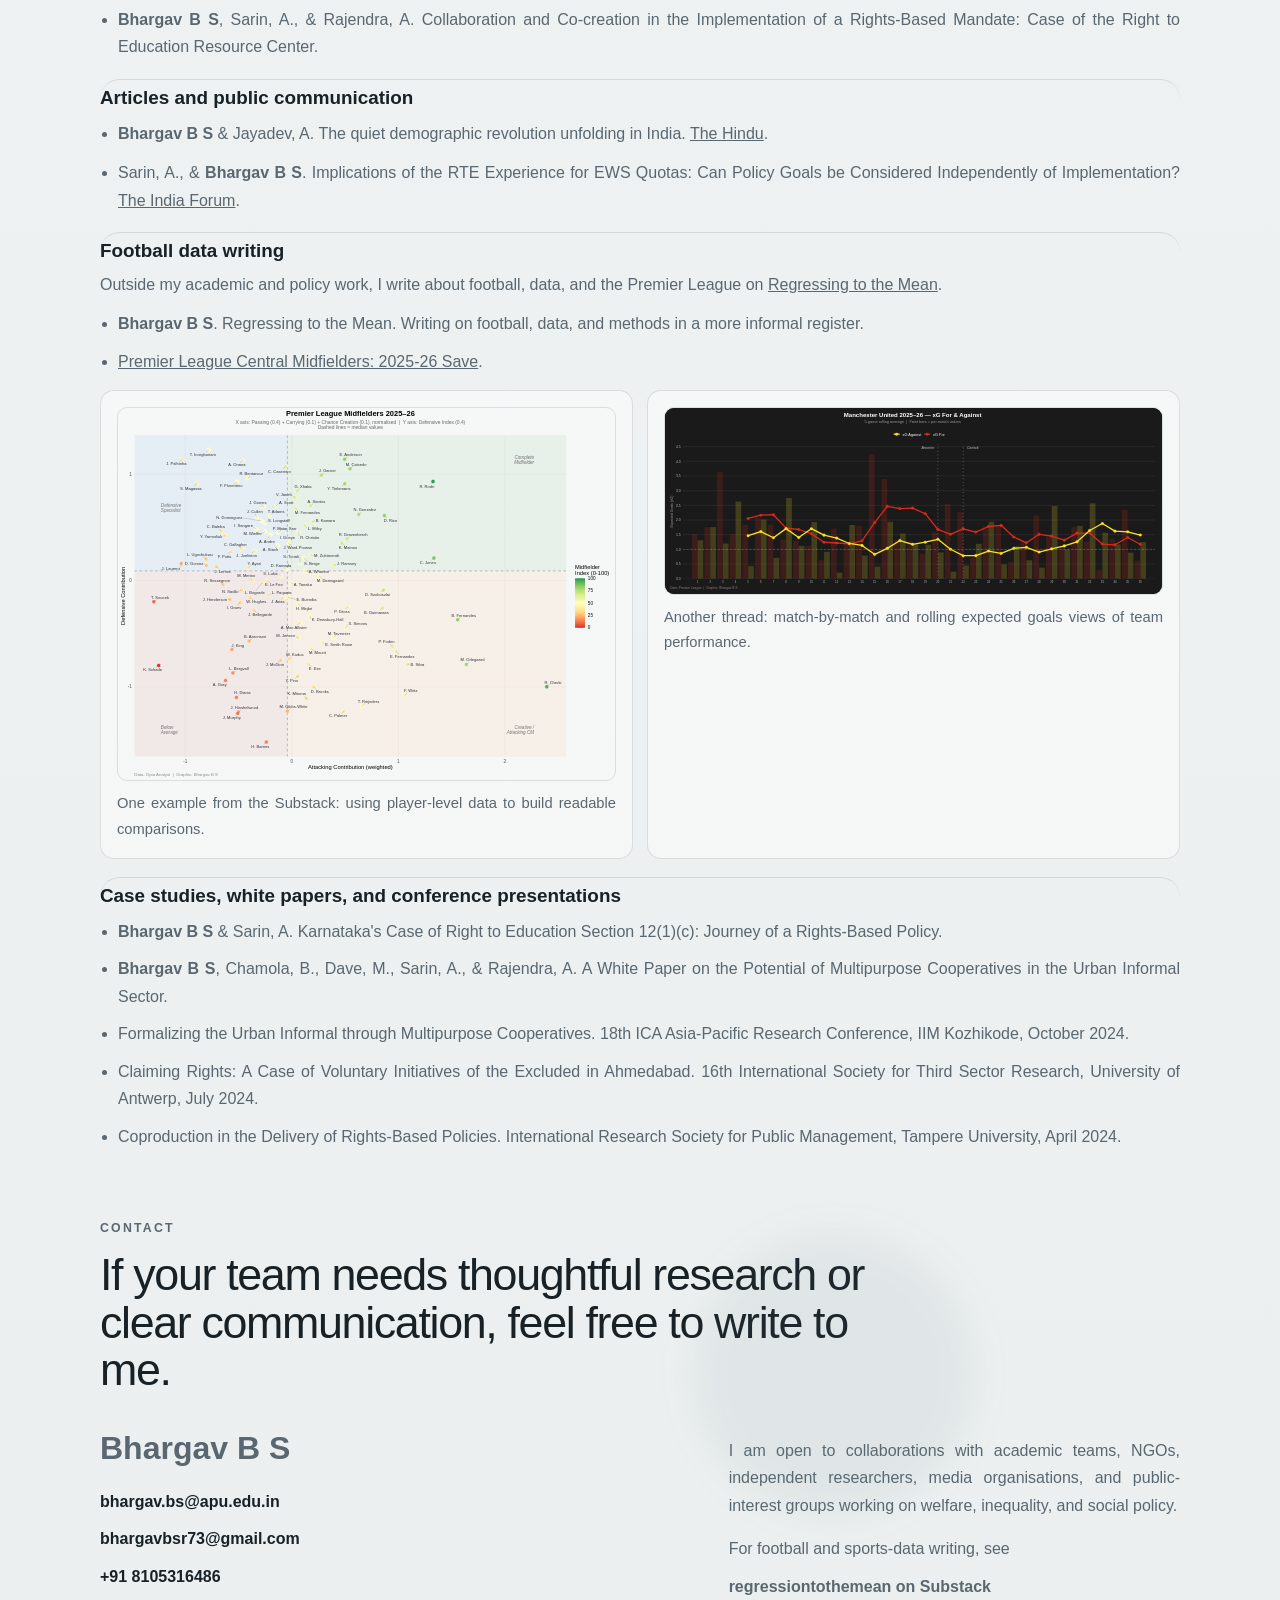
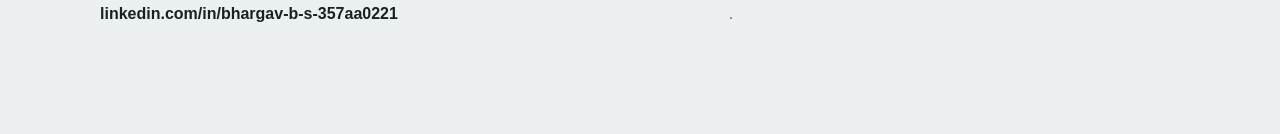
==== commit 4f059b2a: "Remove portrait labels" ====
--- a/index.html
+++ b/index.html
@@ -55,9 +55,7 @@
         </div>
         <aside class="hero-panel" aria-label="Profile highlight">
           <div class="portrait-card">
-            <p class="portrait-label">Portrait</p>
             <img class="portrait-image" src="assets/bhargav-headshot.jpg" alt="Portrait of Bhargav B S smiling at a table">
-            <p class="portrait-note">Bhargav B S</p>
           </div>
         </aside>
       </section>
--- a/styles.css
+++ b/styles.css
@@ -46,7 +46,7 @@
 .page-shell {
   width: min(1080px, calc(100% - 40px));
   margin: 0 auto;
-  padding-bottom: 84px;
+  padding-bottom: 56px;
 }
 
 .site-header {
@@ -55,8 +55,8 @@
   align-items: center;
   justify-content: space-between;
   gap: 16px;
-  margin: 28px 0 18px;
-  padding: 10px 0 18px;
+  margin: 20px 0 12px;
+  padding: 8px 0 14px;
   border-bottom: 1px solid var(--line);
 }
 
@@ -87,16 +87,16 @@
 }
 
 .section {
-  padding: 52px 0;
+  padding: 34px 0;
 }
 
 .hero {
   display: grid;
   grid-template-columns: minmax(0, 1.2fr) minmax(300px, 0.8fr);
-  gap: 40px;
+  gap: 28px;
   align-items: start;
   min-height: auto;
-  padding-top: 32px;
+  padding-top: 18px;
 }
 
 .hero-copy,
@@ -184,6 +184,8 @@
 .hero-summary {
   max-width: 58ch;
   font-size: 1.02rem;
+  text-align: justify;
+  text-justify: inter-word;
 }
 
 .hero-summary-soft {
@@ -276,7 +278,7 @@
 .contact-grid {
   display: grid;
   grid-template-columns: 1.15fr 0.85fr;
-  gap: 28px;
+  gap: 18px;
 }
 
 .intro-card,
@@ -296,7 +298,7 @@
 
 .section-heading {
   max-width: 820px;
-  margin-bottom: 28px;
+  margin-bottom: 18px;
 }
 
 .section-heading h2 {
@@ -307,7 +309,7 @@
 .values-grid,
 .publication-groups {
   display: grid;
-  gap: 24px;
+  gap: 18px;
 }
 
 .service-columns {
@@ -328,12 +330,14 @@
   max-width: 34rem;
   font-size: 1.04rem;
   color: var(--ink-soft);
+  text-align: justify;
+  text-justify: inter-word;
 }
 
 .service-list {
   display: grid;
   grid-template-columns: repeat(2, minmax(0, 1fr));
-  gap: 20px;
+  gap: 16px;
 }
 
 .section-accent {
@@ -355,7 +359,7 @@
 .vision-layout {
   display: grid;
   grid-template-columns: 0.9fr 1.1fr;
-  gap: 28px;
+  gap: 18px;
 }
 
 .vision-copy {
@@ -373,9 +377,9 @@
 .research-feature {
   display: grid;
   grid-template-columns: 1fr 0.88fr;
-  gap: 24px;
+  gap: 18px;
   align-items: center;
-  margin-bottom: 26px;
+  margin-bottom: 18px;
 }
 
 .research-feature-copy {
@@ -385,7 +389,7 @@
 .research-strands {
   display: grid;
   grid-template-columns: repeat(3, minmax(0, 1fr));
-  gap: 20px;
+  gap: 16px;
 }
 
 .research-figure {
@@ -422,8 +426,8 @@
 }
 
 .section-dark {
-  margin: 24px 0;
-  padding: 42px;
+  margin: 18px 0;
+  padding: 28px;
   border-radius: 32px;
   background:
     radial-gradient(circle at top left, rgba(116, 146, 156, 0.14), transparent 24%),
@@ -433,7 +437,7 @@
 .timeline {
   display: grid;
   grid-template-columns: repeat(2, minmax(0, 1fr));
-  gap: 24px;
+  gap: 16px;
 }
 
 .section-dark .timeline-item {
@@ -449,20 +453,24 @@
 }
 
 .publication-list {
-  margin: 16px 0 0;
+  margin: 12px 0 0;
   padding-left: 18px;
+  text-align: justify;
+  text-justify: inter-word;
 }
 
 .publication-note {
-  margin: 12px 0 0;
+  margin: 10px 0 0;
   color: var(--ink-soft);
+  text-align: justify;
+  text-justify: inter-word;
 }
 
 .football-grid {
   display: grid;
   grid-template-columns: repeat(2, minmax(0, 1fr));
-  gap: 18px;
-  margin-top: 18px;
+  gap: 14px;
+  margin-top: 14px;
 }
 
 .football-figure {
@@ -483,11 +491,24 @@
   margin-top: 10px;
   font-size: 0.92rem;
   color: var(--ink-soft);
+  text-align: justify;
+  text-justify: inter-word;
 }
 
 .publication-group {
   padding-top: 8px;
   border-top: 1px solid var(--line);
+}
+
+.intro-card p,
+.vision-copy p,
+.value-card p,
+.timeline-item p,
+.contact-card p,
+.service-item p,
+.strand p {
+  text-align: justify;
+  text-justify: inter-word;
 }
 
 .publication-list li + li {
@@ -565,7 +586,7 @@
   .timeline-item,
   .publication-group,
   .vision-copy {
-    padding: 20px;
+    padding: 16px;
   }
 
   .service-list,
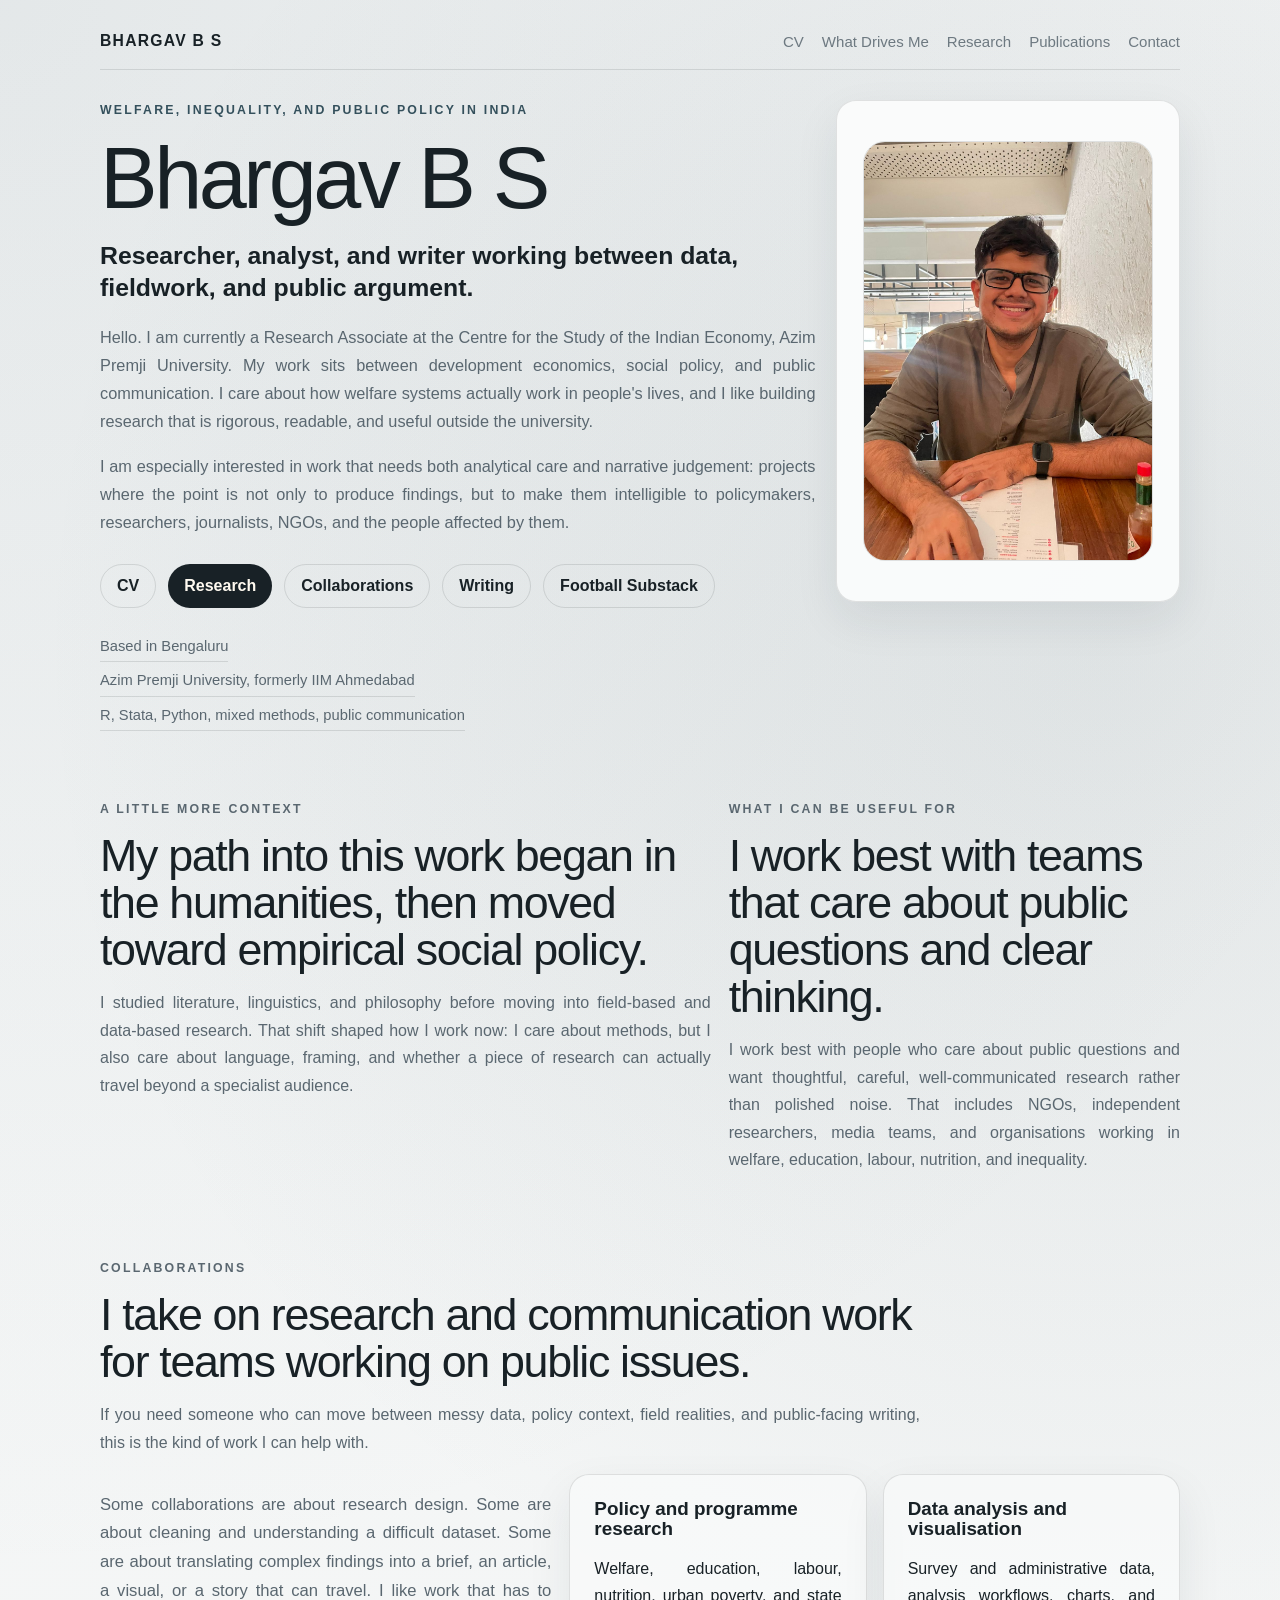
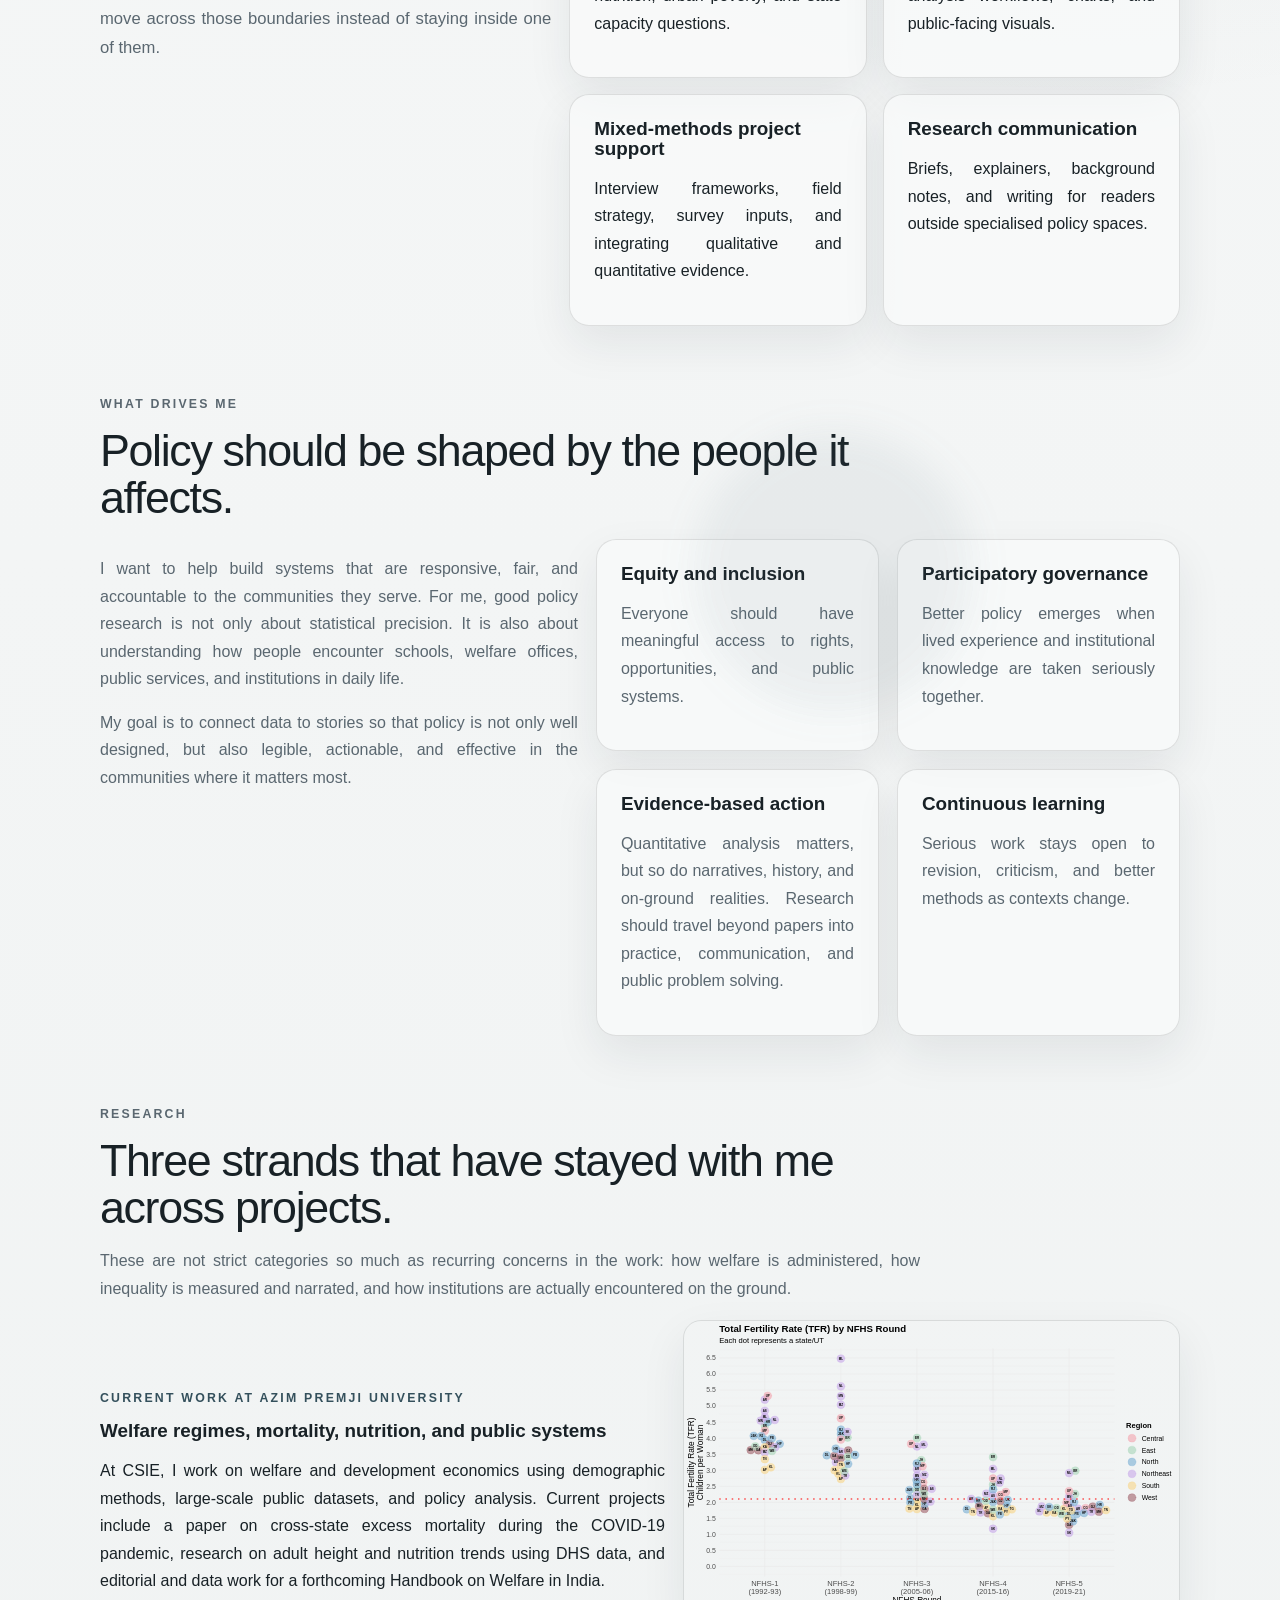
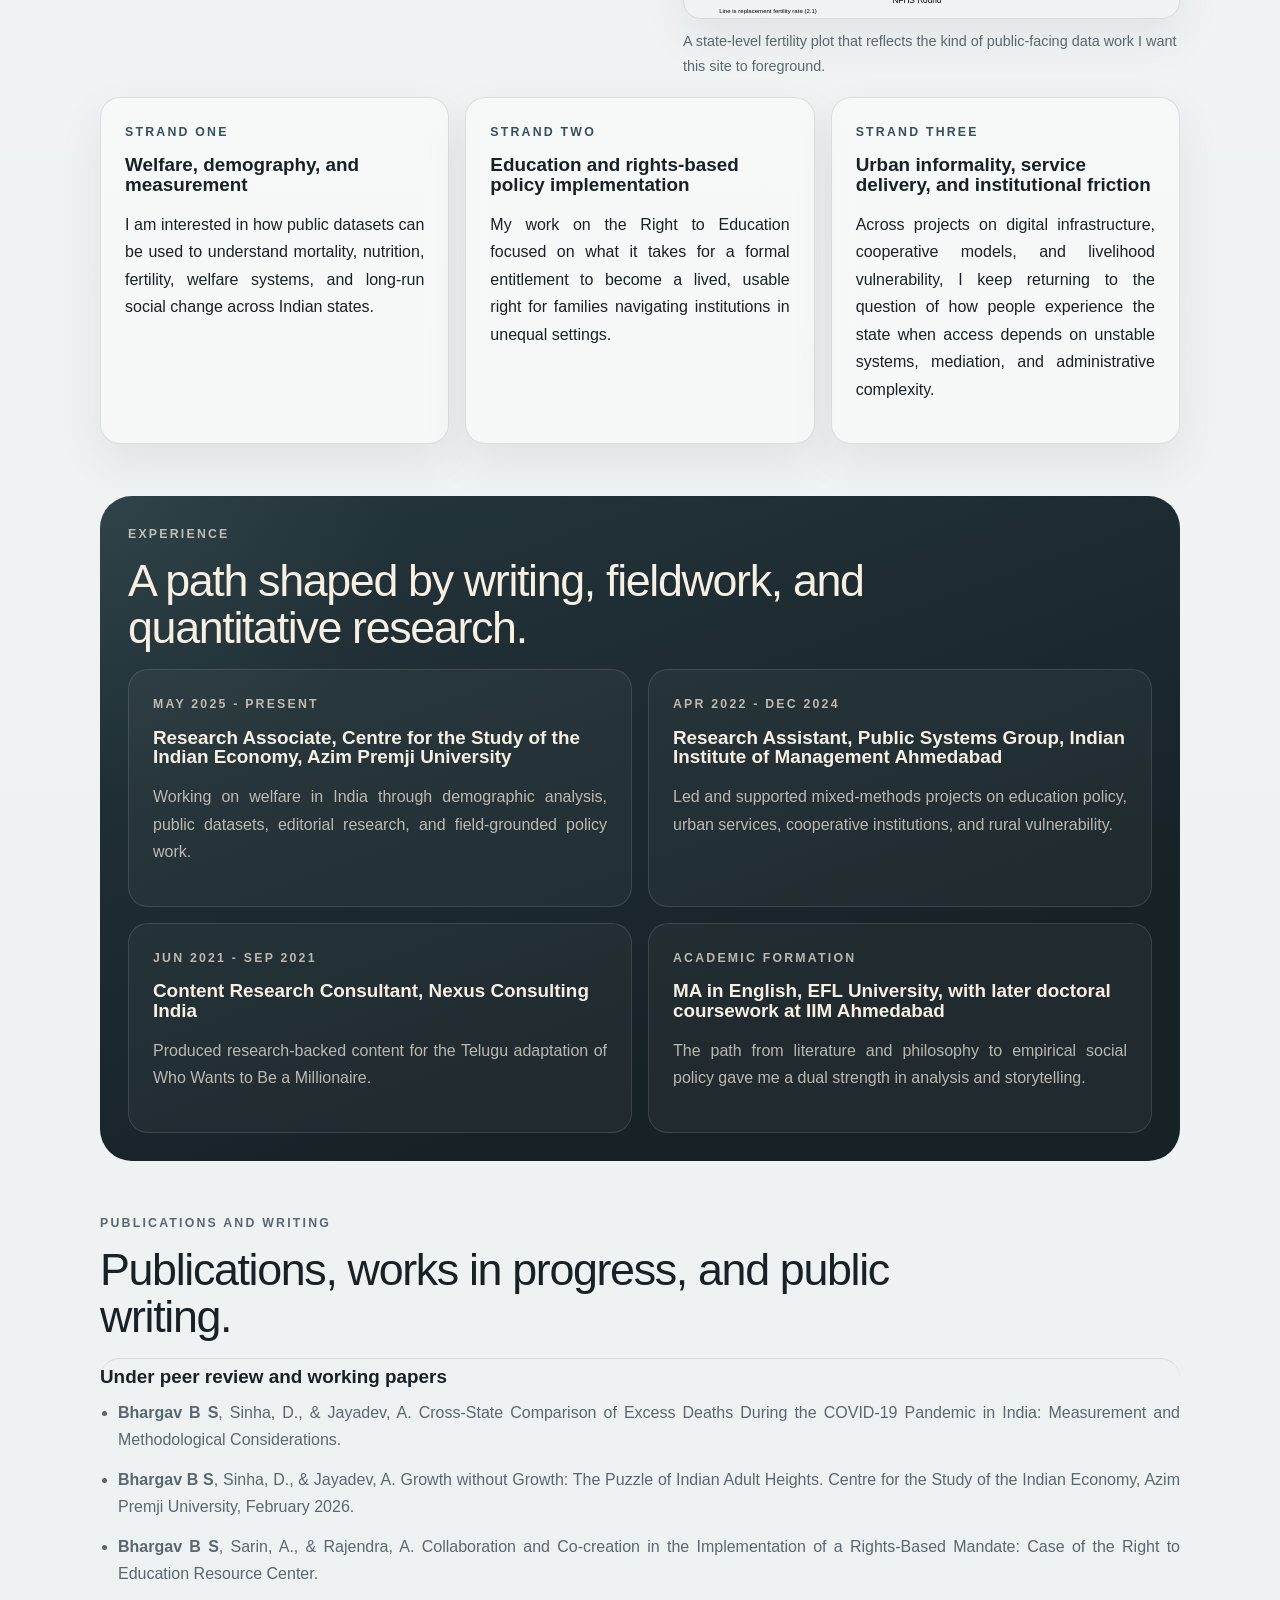
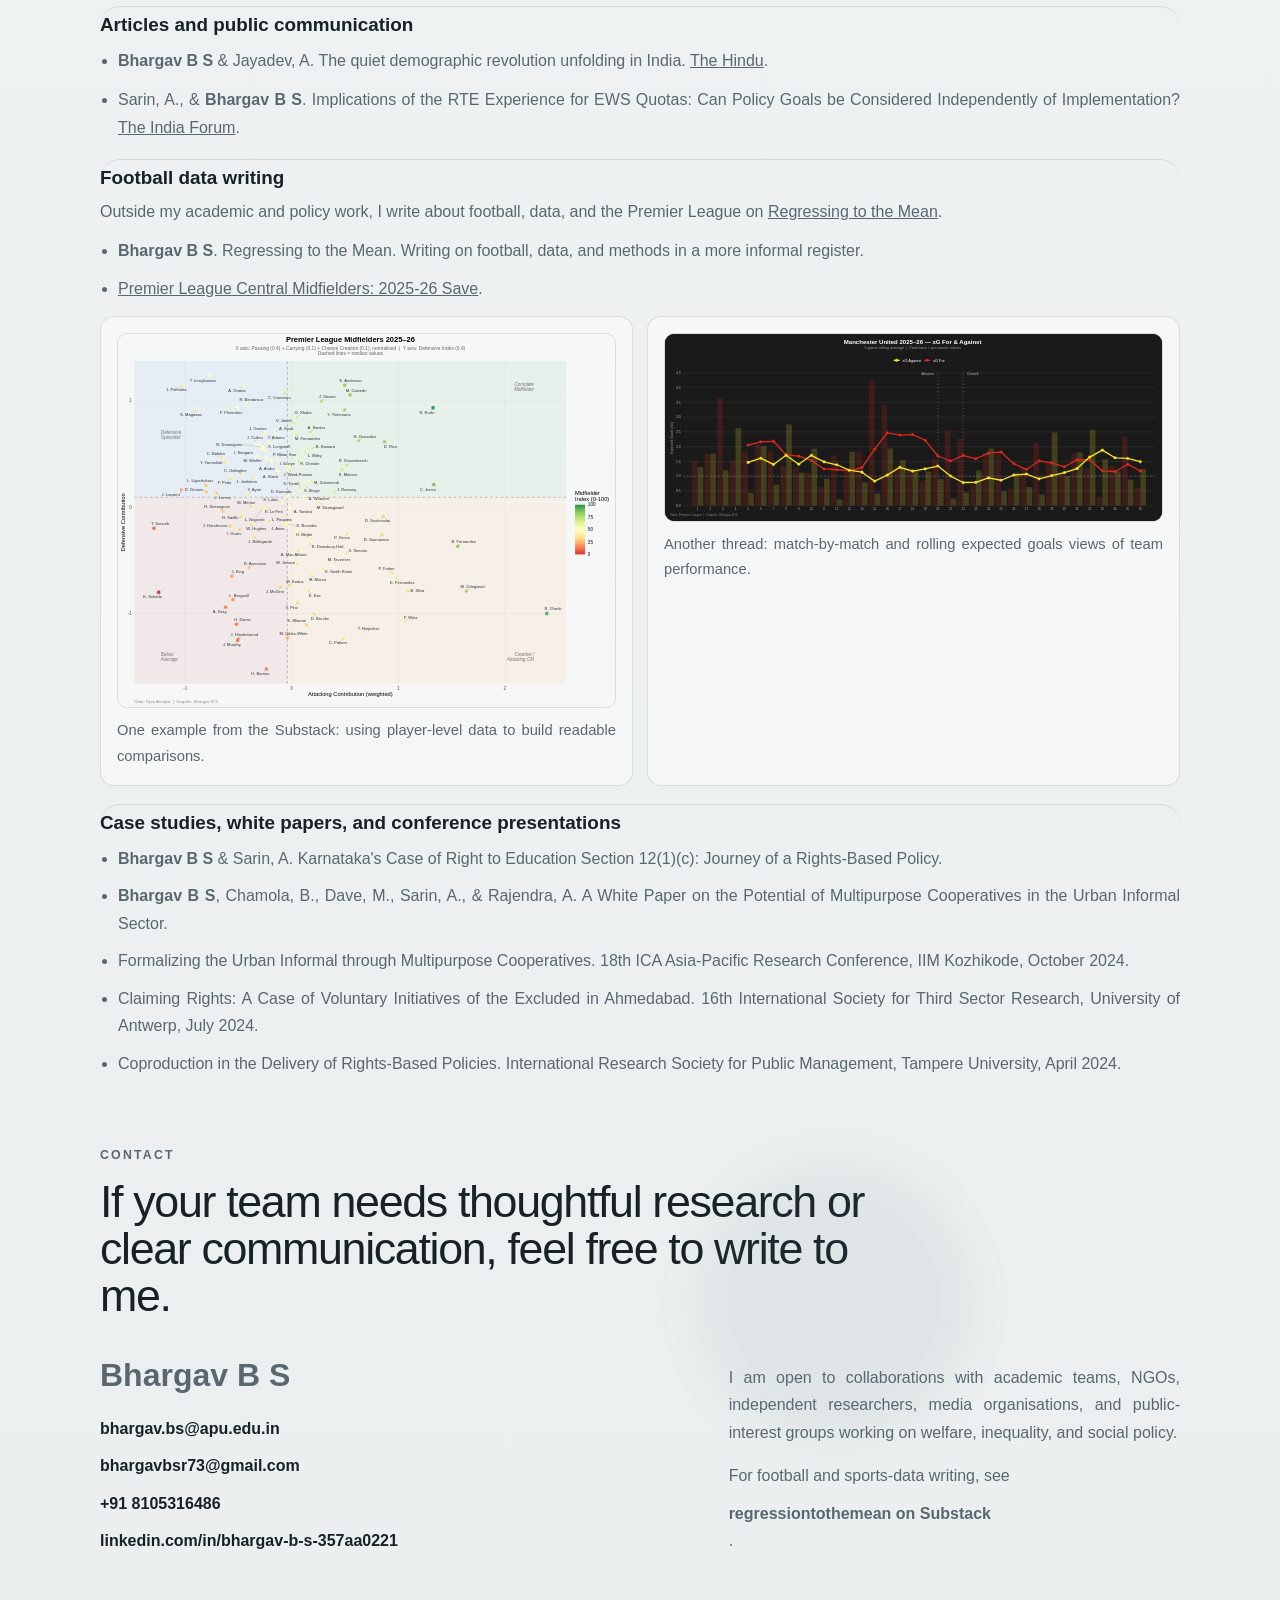
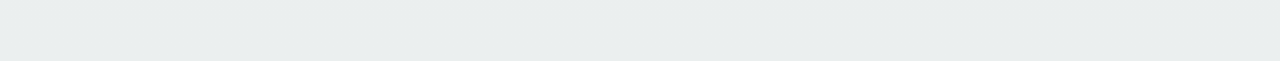
==== commit 9733c8c0: "Align intro section headings" ====
--- a/index.html
+++ b/index.html
@@ -72,6 +72,7 @@
         </article>
         <article class="intro-card">
           <p class="section-label">What I can be useful for</p>
+          <h2>I work best with teams that care about public questions and clear thinking.</h2>
           <p>
             I work best with people who care about public questions and want thoughtful, careful, well-communicated
             research rather than polished noise. That includes NGOs, independent researchers, media teams, and
--- a/styles.css
+++ b/styles.css
@@ -92,8 +92,8 @@
 
 .hero {
   display: grid;
-  grid-template-columns: minmax(0, 1.2fr) minmax(300px, 0.8fr);
-  gap: 28px;
+  grid-template-columns: minmax(0, 1.35fr) minmax(280px, 0.65fr);
+  gap: 20px;
   align-items: start;
   min-height: auto;
   padding-top: 18px;
@@ -162,7 +162,6 @@
 }
 
 .hero-role {
-  max-width: 24ch;
   font-size: clamp(1.2rem, 2vw, 1.55rem);
   font-weight: 650;
   line-height: 1.28;
@@ -180,12 +179,26 @@
 .portrait-note {
   color: var(--ink-soft);
 }
-
-.hero-summary {
-  max-width: 58ch;
-  font-size: 1.02rem;
+.hero-summary,
+.section-heading p,
+.timeline-item p,
+.contact-card p,
+.vision-copy p,
+.intro-card p,
+.value-card p,
+.service-copy,
+.service-item p,
+.strand p,
+.publication-note,
+.publication-list,
+.football-figure figcaption,
+.research-feature-copy p {
   text-align: justify;
   text-justify: inter-word;
+}
+
+.hero-summary {
+  font-size: 1.02rem;
 }
 
 .hero-summary-soft {
@@ -330,8 +343,6 @@
   max-width: 34rem;
   font-size: 1.04rem;
   color: var(--ink-soft);
-  text-align: justify;
-  text-justify: inter-word;
 }
 
 .service-list {
@@ -455,15 +466,11 @@
 .publication-list {
   margin: 12px 0 0;
   padding-left: 18px;
-  text-align: justify;
-  text-justify: inter-word;
 }
 
 .publication-note {
   margin: 10px 0 0;
   color: var(--ink-soft);
-  text-align: justify;
-  text-justify: inter-word;
 }
 
 .football-grid {
@@ -499,8 +506,6 @@
   padding-top: 8px;
   border-top: 1px solid var(--line);
 }
-
-.intro-card p,
 .vision-copy p,
 .value-card p,
 .timeline-item p,
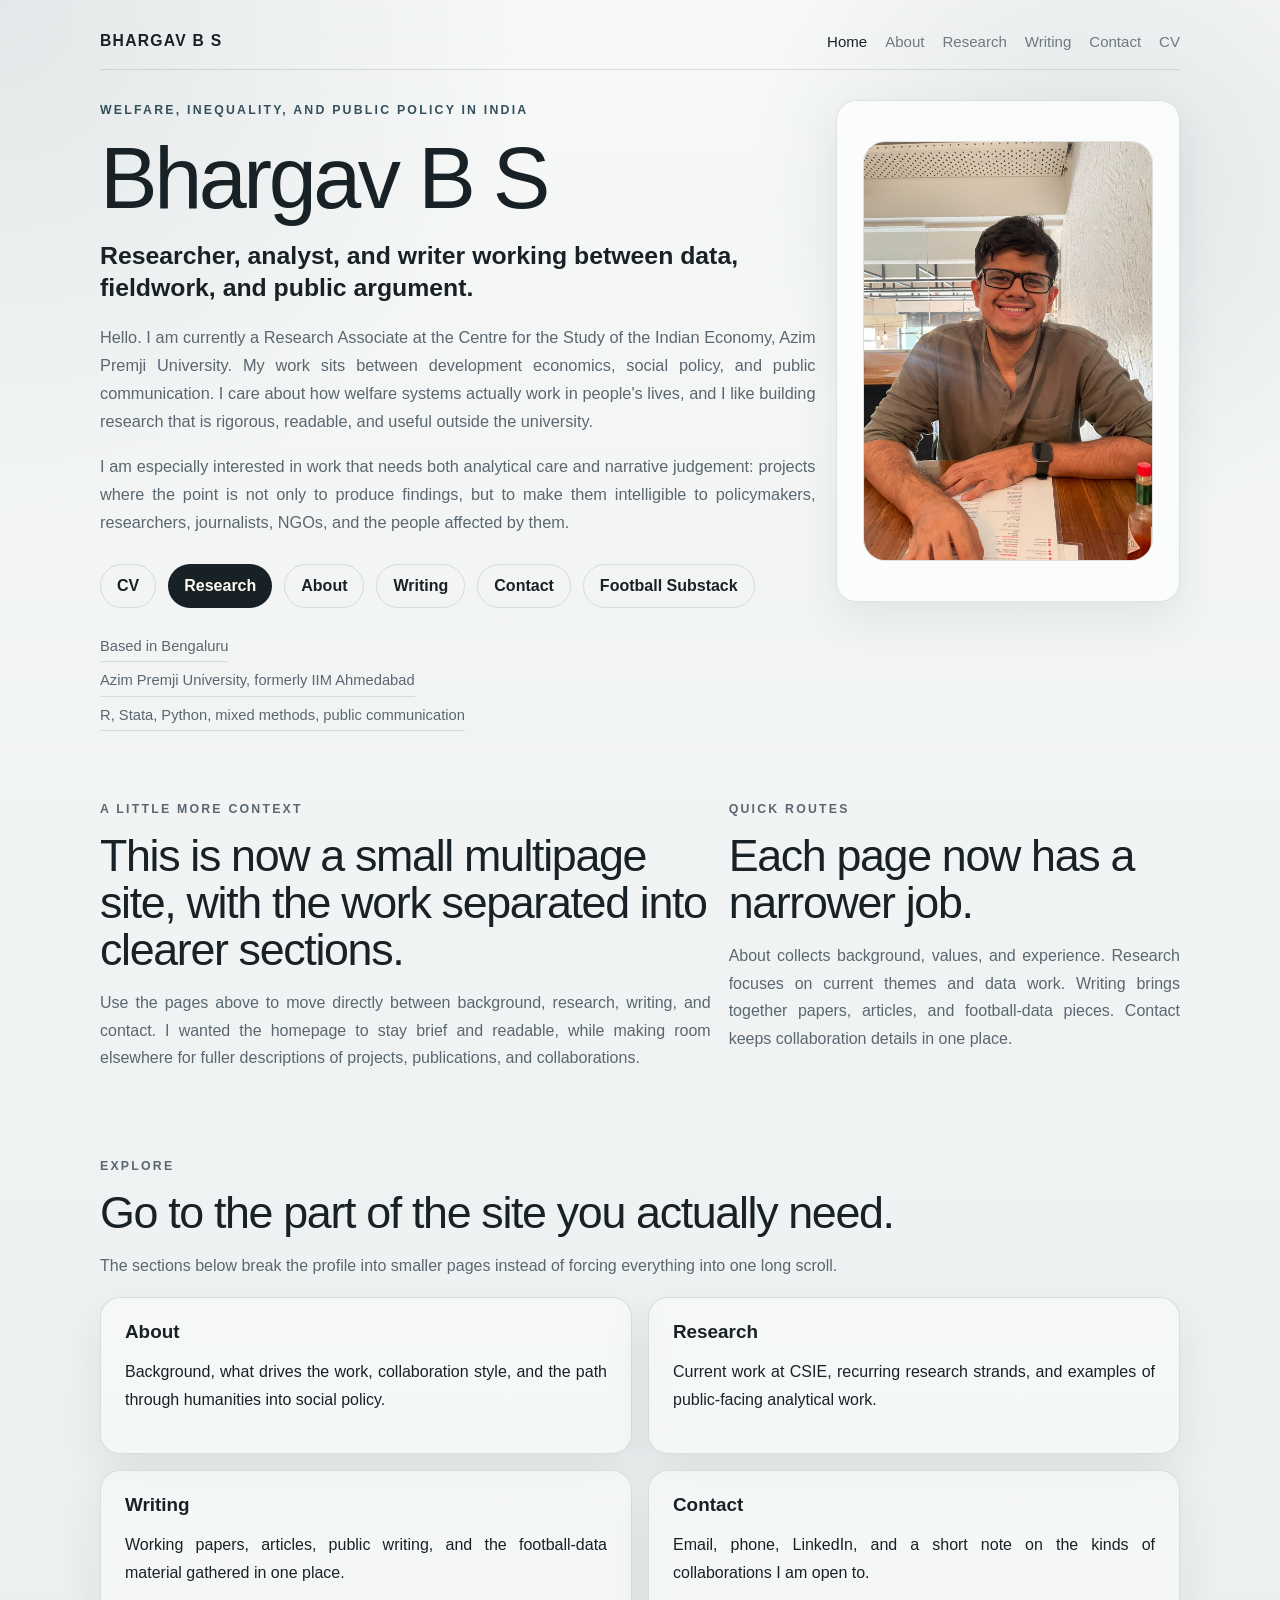
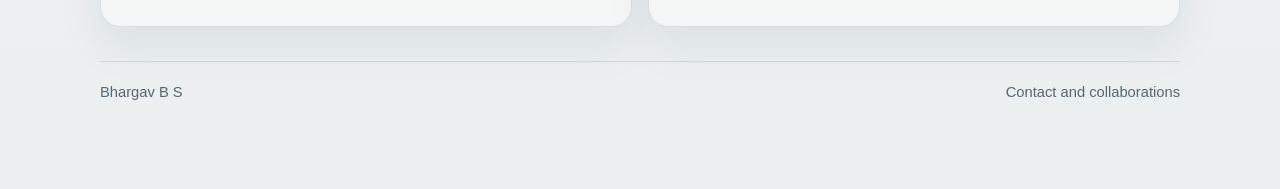
==== commit d03ffecb: "Convert site to multipage layout" ====
--- a/index.html
+++ b/index.html
@@ -13,13 +13,14 @@
 <body>
   <div class="page-shell">
     <header class="site-header">
-      <a class="brand" href="#top">Bhargav B S</a>
+      <a class="brand" href="index.html">Bhargav B S</a>
       <nav class="site-nav" aria-label="Primary navigation">
+        <a href="index.html" aria-current="page">Home</a>
+        <a href="about.html">About</a>
+        <a href="research.html">Research</a>
+        <a href="writing.html">Writing</a>
+        <a href="contact.html">Contact</a>
         <a href="assets/Bhargav_CV_Jan_2026.pdf" target="_blank" rel="noreferrer">CV</a>
-        <a href="#vision">What Drives Me</a>
-        <a href="#research">Research</a>
-        <a href="#publications">Publications</a>
-        <a href="#contact">Contact</a>
       </nav>
     </header>
 
@@ -42,9 +43,10 @@
           </p>
           <div class="hero-actions">
             <a class="button button-secondary" href="assets/Bhargav_CV_Jan_2026.pdf" target="_blank" rel="noreferrer">CV</a>
-            <a class="button button-primary" href="#research">Research</a>
-            <a class="button button-secondary" href="#services">Collaborations</a>
-            <a class="button button-secondary" href="#publications">Writing</a>
+            <a class="button button-primary" href="research.html">Research</a>
+            <a class="button button-secondary" href="about.html">About</a>
+            <a class="button button-secondary" href="writing.html">Writing</a>
+            <a class="button button-secondary" href="contact.html">Contact</a>
             <a class="button button-secondary" href="https://substack.com/@regressiontothemean" target="_blank" rel="noreferrer">Football Substack</a>
           </div>
           <div class="hero-links" aria-label="Professional highlights">
@@ -63,264 +65,57 @@
       <section class="section intro-grid">
         <article class="intro-card intro-card-large">
           <p class="section-label">A little more context</p>
-          <h2>My path into this work began in the humanities, then moved toward empirical social policy.</h2>
+          <h2>This is now a small multipage site, with the work separated into clearer sections.</h2>
           <p>
-            I studied literature, linguistics, and philosophy before moving into field-based and data-based research.
-            That shift shaped how I work now: I care about methods, but I also care about language, framing, and whether
-            a piece of research can actually travel beyond a specialist audience.
+            Use the pages above to move directly between background, research, writing, and contact. I wanted the
+            homepage to stay brief and readable, while making room elsewhere for fuller descriptions of projects,
+            publications, and collaborations.
           </p>
         </article>
         <article class="intro-card">
-          <p class="section-label">What I can be useful for</p>
-          <h2>I work best with teams that care about public questions and clear thinking.</h2>
+          <p class="section-label">Quick routes</p>
+          <h2>Each page now has a narrower job.</h2>
           <p>
-            I work best with people who care about public questions and want thoughtful, careful, well-communicated
-            research rather than polished noise. That includes NGOs, independent researchers, media teams, and
-            organisations working in welfare, education, labour, nutrition, and inequality.
+            About collects background, values, and experience. Research focuses on current themes and data work.
+            Writing brings together papers, articles, and football-data pieces. Contact keeps collaboration details in
+            one place.
           </p>
         </article>
       </section>
 
-      <section class="section" id="services">
+      <section class="section page-links">
         <div class="section-heading">
-          <p class="section-label">Collaborations</p>
-          <h2>I take on research and communication work for teams working on public issues.</h2>
+          <p class="section-label">Explore</p>
+          <h2>Go to the part of the site you actually need.</h2>
           <p>
-            If you need someone who can move between messy data, policy context, field realities, and public-facing
-            writing, this is the kind of work I can help with.
+            The sections below break the profile into smaller pages instead of forcing everything into one long scroll.
           </p>
         </div>
-        <div class="service-columns">
-          <div class="service-copy">
-            <p>
-              Some collaborations are about research design. Some are about cleaning and understanding a difficult
-              dataset. Some are about translating complex findings into a brief, an article, a visual, or a story that
-              can travel. I like work that has to move across those boundaries instead of staying inside one of them.
-            </p>
-          </div>
-          <div class="service-list" aria-label="Service areas">
-            <article class="service-item">
-              <h3>Policy and programme research</h3>
-              <p>Welfare, education, labour, nutrition, urban poverty, and state capacity questions.</p>
-            </article>
-            <article class="service-item">
-              <h3>Data analysis and visualisation</h3>
-              <p>Survey and administrative data, analysis workflows, charts, and public-facing visuals.</p>
-            </article>
-            <article class="service-item">
-              <h3>Mixed-methods project support</h3>
-              <p>Interview frameworks, field strategy, survey inputs, and integrating qualitative and quantitative evidence.</p>
-            </article>
-            <article class="service-item">
-              <h3>Research communication</h3>
-              <p>Briefs, explainers, background notes, and writing for readers outside specialised policy spaces.</p>
-            </article>
-          </div>
-        </div>
-      </section>
-
-      <section class="section section-accent" id="vision">
-        <div class="section-heading">
-          <p class="section-label">What Drives Me</p>
-          <h2>Policy should be shaped by the people it affects.</h2>
-        </div>
-        <div class="vision-layout">
-          <div class="vision-copy">
-            <p>
-              I want to help build systems that are responsive, fair, and accountable to the communities they serve.
-              For me, good policy research is not only about statistical precision. It is also about understanding how
-              people encounter schools, welfare offices, public services, and institutions in daily life.
-            </p>
-            <p>
-              My goal is to connect data to stories so that policy is not only well designed, but also legible,
-              actionable, and effective in the communities where it matters most.
-            </p>
-          </div>
-          <div class="values-grid">
-            <article class="value-card">
-              <h3>Equity and inclusion</h3>
-              <p>Everyone should have meaningful access to rights, opportunities, and public systems.</p>
-            </article>
-            <article class="value-card">
-              <h3>Participatory governance</h3>
-              <p>Better policy emerges when lived experience and institutional knowledge are taken seriously together.</p>
-            </article>
-            <article class="value-card">
-              <h3>Evidence-based action</h3>
-              <p>Quantitative analysis matters, but so do narratives, history, and on-ground realities. Research should travel beyond papers into practice, communication, and public problem solving.</p>
-            </article>
-            <article class="value-card">
-              <h3>Continuous learning</h3>
-              <p>Serious work stays open to revision, criticism, and better methods as contexts change.</p>
-            </article>
-          </div>
-        </div>
-      </section>
-
-      <section class="section" id="research">
-        <div class="section-heading">
-          <p class="section-label">Research</p>
-          <h2>Three strands that have stayed with me across projects.</h2>
-          <p>
-            These are not strict categories so much as recurring concerns in the work: how welfare is administered,
-            how inequality is measured and narrated, and how institutions are actually encountered on the ground.
-          </p>
-        </div>
-        <div class="research-feature">
-          <div class="research-feature-copy">
-            <p class="card-kicker">Current work at Azim Premji University</p>
-            <h3>Welfare regimes, mortality, nutrition, and public systems</h3>
-            <p>
-              At CSIE, I work on welfare and development economics using demographic methods, large-scale public
-              datasets, and policy analysis. Current projects include a paper on cross-state excess mortality during
-              the COVID-19 pandemic, research on adult height and nutrition trends using DHS data, and editorial and
-              data work for a forthcoming Handbook on Welfare in India.
-            </p>
-          </div>
-          <figure class="research-figure">
-            <img src="assets/TFR_State_Plot.svg" alt="Total fertility rate state plot used as an example of Bhargav B S's data visualisation work">
-            <figcaption>A state-level fertility plot that reflects the kind of public-facing data work I want this site to foreground.</figcaption>
-          </figure>
-        </div>
-        <div class="research-strands">
-          <article class="strand">
-            <p class="card-kicker">Strand one</p>
-            <h3>Welfare, demography, and measurement</h3>
-            <p>
-              I am interested in how public datasets can be used to understand mortality, nutrition, fertility,
-              welfare systems, and long-run social change across Indian states.
-            </p>
+        <div class="service-list" aria-label="Site sections">
+          <article class="service-item">
+            <h3><a href="about.html">About</a></h3>
+            <p>Background, what drives the work, collaboration style, and the path through humanities into social policy.</p>
           </article>
-          <article class="strand">
-            <p class="card-kicker">Strand two</p>
-            <h3>Education and rights-based policy implementation</h3>
-            <p>
-              My work on the Right to Education focused on what it takes for a formal entitlement to become a lived,
-              usable right for families navigating institutions in unequal settings.
-            </p>
+          <article class="service-item">
+            <h3><a href="research.html">Research</a></h3>
+            <p>Current work at CSIE, recurring research strands, and examples of public-facing analytical work.</p>
           </article>
-          <article class="strand">
-            <p class="card-kicker">Strand three</p>
-            <h3>Urban informality, service delivery, and institutional friction</h3>
-            <p>
-              Across projects on digital infrastructure, cooperative models, and livelihood vulnerability, I keep
-              returning to the question of how people experience the state when access depends on unstable systems,
-              mediation, and administrative complexity.
-            </p>
+          <article class="service-item">
+            <h3><a href="writing.html">Writing</a></h3>
+            <p>Working papers, articles, public writing, and the football-data material gathered in one place.</p>
+          </article>
+          <article class="service-item">
+            <h3><a href="contact.html">Contact</a></h3>
+            <p>Email, phone, LinkedIn, and a short note on the kinds of collaborations I am open to.</p>
           </article>
         </div>
       </section>
+    </main>
 
-      <section class="section section-dark">
-        <div class="section-heading">
-          <p class="section-label">Experience</p>
-          <h2>A path shaped by writing, fieldwork, and quantitative research.</h2>
-        </div>
-        <div class="timeline">
-          <article class="timeline-item">
-            <p class="timeline-date">May 2025 - Present</p>
-            <h3>Research Associate, Centre for the Study of the Indian Economy, Azim Premji University</h3>
-            <p>Working on welfare in India through demographic analysis, public datasets, editorial research, and field-grounded policy work.</p>
-          </article>
-          <article class="timeline-item">
-            <p class="timeline-date">Apr 2022 - Dec 2024</p>
-            <h3>Research Assistant, Public Systems Group, Indian Institute of Management Ahmedabad</h3>
-            <p>Led and supported mixed-methods projects on education policy, urban services, cooperative institutions, and rural vulnerability.</p>
-          </article>
-          <article class="timeline-item">
-            <p class="timeline-date">Jun 2021 - Sep 2021</p>
-            <h3>Content Research Consultant, Nexus Consulting India</h3>
-            <p>Produced research-backed content for the Telugu adaptation of Who Wants to Be a Millionaire.</p>
-          </article>
-          <article class="timeline-item">
-            <p class="timeline-date">Academic formation</p>
-            <h3>MA in English, EFL University, with later doctoral coursework at IIM Ahmedabad</h3>
-            <p>The path from literature and philosophy to empirical social policy gave me a dual strength in analysis and storytelling.</p>
-          </article>
-        </div>
-      </section>
-
-      <section class="section" id="publications">
-        <div class="section-heading">
-          <p class="section-label">Publications and Writing</p>
-          <h2>Publications, works in progress, and public writing.</h2>
-        </div>
-        <div class="publication-groups">
-          <div class="publication-group">
-            <h3>Under peer review and working papers</h3>
-            <ul class="publication-list">
-              <li><strong>Bhargav B S</strong>, Sinha, D., &amp; Jayadev, A. Cross-State Comparison of Excess Deaths During the COVID-19 Pandemic in India: Measurement and Methodological Considerations.</li>
-              <li><strong>Bhargav B S</strong>, Sinha, D., &amp; Jayadev, A. Growth without Growth: The Puzzle of Indian Adult Heights. Centre for the Study of the Indian Economy, Azim Premji University, February 2026.</li>
-              <li><strong>Bhargav B S</strong>, Sarin, A., &amp; Rajendra, A. Collaboration and Co-creation in the Implementation of a Rights-Based Mandate: Case of the Right to Education Resource Center.</li>
-            </ul>
-          </div>
-          <div class="publication-group">
-            <h3>Articles and public communication</h3>
-            <ul class="publication-list">
-              <li><strong>Bhargav B S</strong> &amp; Jayadev, A. The quiet demographic revolution unfolding in India. <a href="https://www.thehindu.com/data/india-demographic-dividend-the-quiet-demographic-revolution-unfolding-in-india/article70723033.ece" target="_blank" rel="noreferrer">The Hindu</a>.</li>
-              <li>Sarin, A., &amp; <strong>Bhargav B S</strong>. Implications of the RTE Experience for EWS Quotas: Can Policy Goals be Considered Independently of Implementation? <a href="https://www.theindiaforum.in/forum/implications-rte-experience-ews-quotas" target="_blank" rel="noreferrer">The India Forum</a>.</li>
-            </ul>
-          </div>
-          <div class="publication-group">
-            <h3>Football data writing</h3>
-            <p class="publication-note">
-              Outside my academic and policy work, I write about football, data, and the Premier League on
-              <a href="https://substack.com/@regressiontothemean" target="_blank" rel="noreferrer">Regressing to the Mean</a>.
-            </p>
-            <ul class="publication-list compact">
-              <li><strong>Bhargav B S</strong>. Regressing to the Mean. Writing on football, data, and methods in a more informal register.</li>
-              <li><a href="https://bhargavbs.substack.com/p/premier-league-central-midfielders" target="_blank" rel="noreferrer">Premier League Central Midfielders: 2025-26 Save</a>.</li>
-            </ul>
-            <div class="football-grid">
-              <figure class="football-figure">
-                <img src="assets/midfielders_scatter.svg" alt="Scatter plot of Premier League central midfielders used in Bhargav B S's football-data writing">
-                <figcaption>One example from the Substack: using player-level data to build readable comparisons.</figcaption>
-              </figure>
-              <figure class="football-figure">
-                <img src="assets/manutd_xg_rolling.svg" alt="Rolling Manchester United xG chart used in Bhargav B S's football-data writing">
-                <figcaption>Another thread: match-by-match and rolling expected goals views of team performance.</figcaption>
-              </figure>
-            </div>
-          </div>
-          <div class="publication-group">
-            <h3>Case studies, white papers, and conference presentations</h3>
-            <ul class="publication-list compact">
-              <li><strong>Bhargav B S</strong> &amp; Sarin, A. Karnataka's Case of Right to Education Section 12(1)(c): Journey of a Rights-Based Policy.</li>
-              <li><strong>Bhargav B S</strong>, Chamola, B., Dave, M., Sarin, A., &amp; Rajendra, A. A White Paper on the Potential of Multipurpose Cooperatives in the Urban Informal Sector.</li>
-              <li>Formalizing the Urban Informal through Multipurpose Cooperatives. 18th ICA Asia-Pacific Research Conference, IIM Kozhikode, October 2024.</li>
-              <li>Claiming Rights: A Case of Voluntary Initiatives of the Excluded in Ahmedabad. 16th International Society for Third Sector Research, University of Antwerp, July 2024.</li>
-              <li>Coproduction in the Delivery of Rights-Based Policies. International Research Society for Public Management, Tampere University, April 2024.</li>
-            </ul>
-          </div>
-        </div>
-      </section>
-
-      <section class="section section-accent" id="contact">
-        <div class="section-heading">
-          <p class="section-label">Contact</p>
-          <h2>If your team needs thoughtful research or clear communication, feel free to write to me.</h2>
-        </div>
-        <div class="contact-grid">
-          <div class="contact-card">
-            <p class="contact-name">Bhargav B S</p>
-            <a href="mailto:bhargav.bs@apu.edu.in">bhargav.bs@apu.edu.in</a>
-            <a href="mailto:bhargavbsr73@gmail.com">bhargavbsr73@gmail.com</a>
-            <a href="tel:+918105316486">+91 8105316486</a>
-            <a href="https://www.linkedin.com/in/bhargav-b-s-357aa0221/" target="_blank" rel="noreferrer">linkedin.com/in/bhargav-b-s-357aa0221</a>
-          </div>
-          <div class="contact-card">
-            <p>
-              I am open to collaborations with academic teams, NGOs, independent researchers, media organisations, and
-              public-interest groups working on welfare, inequality, and social policy.
-            </p>
-            <p>
-              For football and sports-data writing, see
-              <a href="https://substack.com/@regressiontothemean" target="_blank" rel="noreferrer">regressiontothemean on Substack</a>.
-            </p>
-          </div>
-        </div>
-      </section>
-    </main>
+    <footer class="site-footer">
+      <span>Bhargav B S</span>
+      <a href="contact.html">Contact and collaborations</a>
+    </footer>
   </div>
 </body>
 </html>
--- a/styles.css
+++ b/styles.css
@@ -86,8 +86,28 @@
   opacity: 0.86;
 }
 
+.site-nav a[aria-current="page"] {
+  color: var(--ink);
+  opacity: 1;
+}
+
 .section {
   padding: 34px 0;
+}
+
+.page-intro {
+  max-width: 760px;
+  padding-top: 22px;
+}
+
+.page-intro h1 {
+  margin-bottom: 12px;
+}
+
+.page-intro p {
+  color: var(--ink-soft);
+  text-align: justify;
+  text-justify: inter-word;
 }
 
 .hero {
@@ -351,6 +371,10 @@
   gap: 16px;
 }
 
+.service-item h3 a {
+  text-decoration: none;
+}
+
 .section-accent {
   position: relative;
 }
@@ -535,11 +559,25 @@
   padding-top: 10px;
 }
 
-.contact-card a {
+.contact-card > a {
   display: block;
   width: fit-content;
   margin-top: 10px;
   font-weight: 700;
+}
+
+.site-footer {
+  display: flex;
+  justify-content: space-between;
+  gap: 12px;
+  padding: 18px 0 28px;
+  border-top: 1px solid var(--line);
+  color: var(--ink-soft);
+  font-size: 0.92rem;
+}
+
+.site-footer a {
+  text-decoration: none;
 }
 
 @keyframes rise {
@@ -578,6 +616,10 @@
 
   .site-header {
     padding: 0 0 16px;
+  }
+
+  .site-footer {
+    flex-direction: column;
   }
 
   .hero-copy,
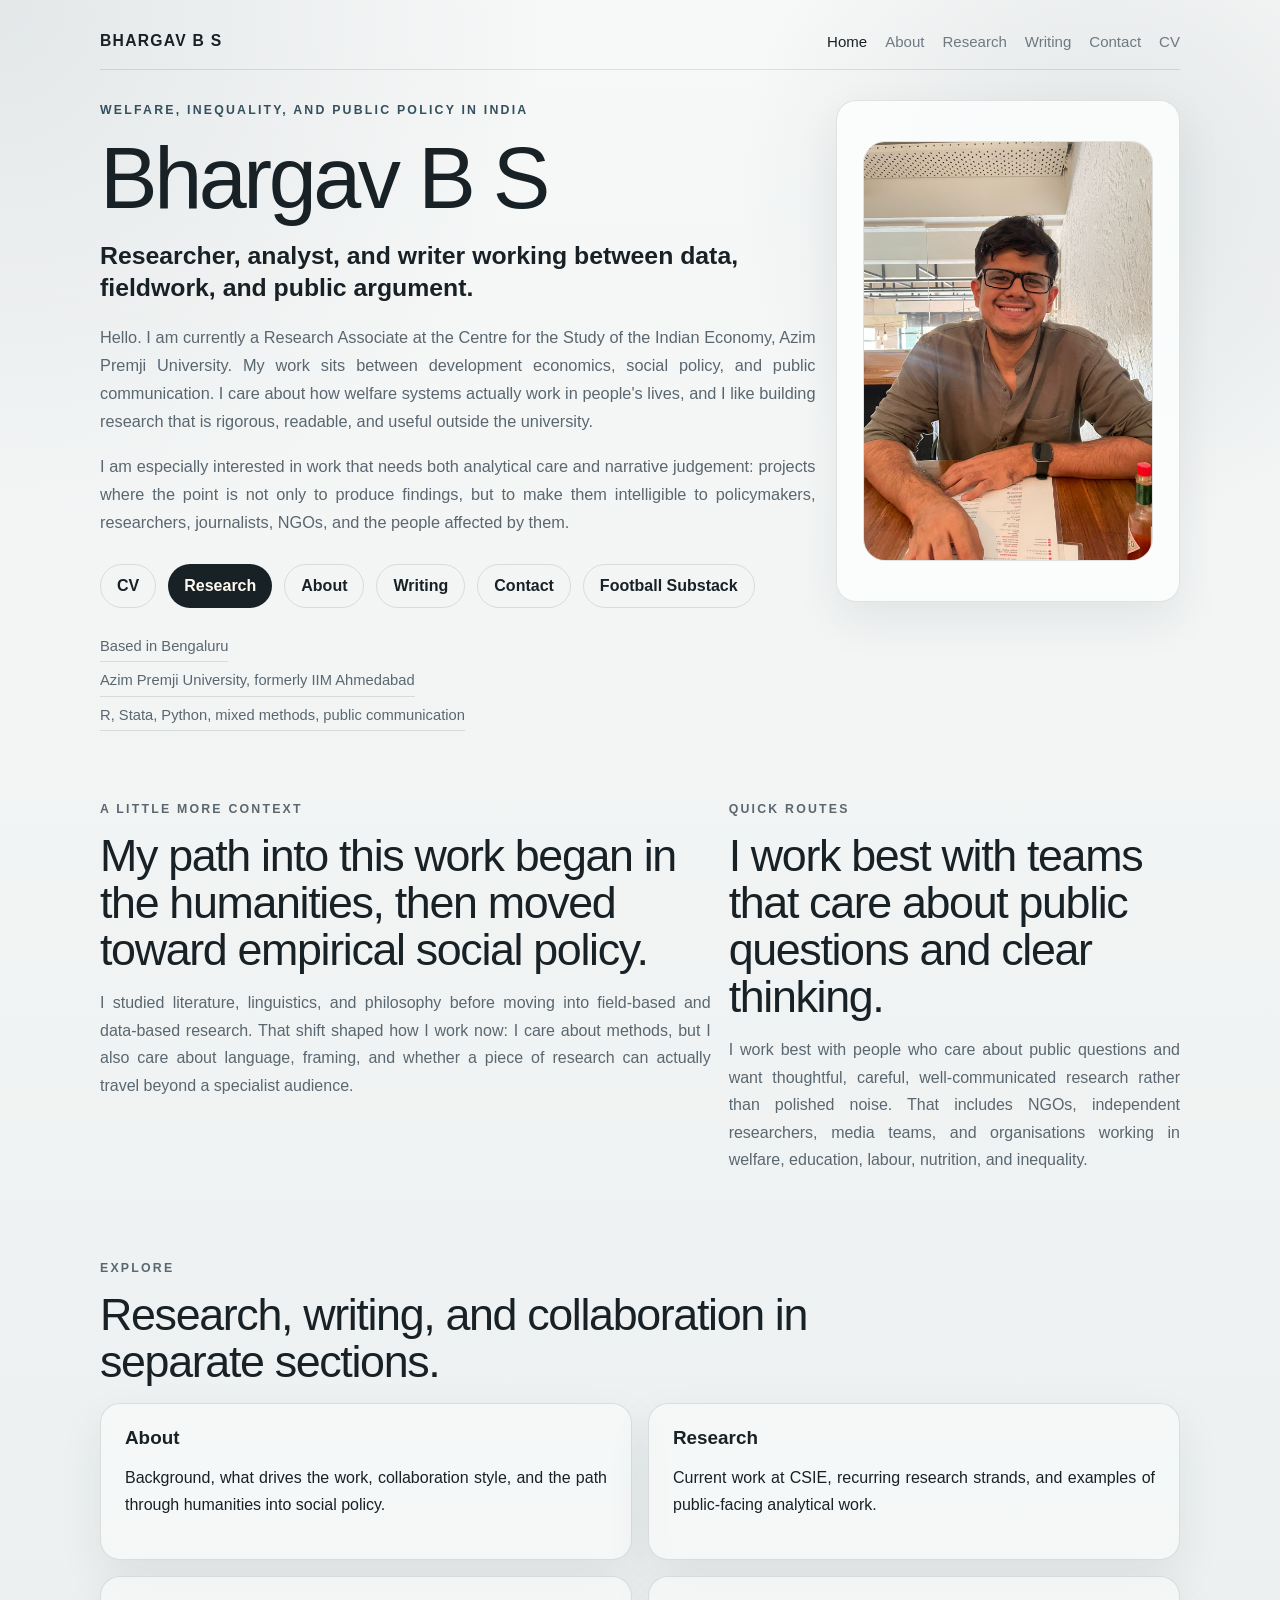
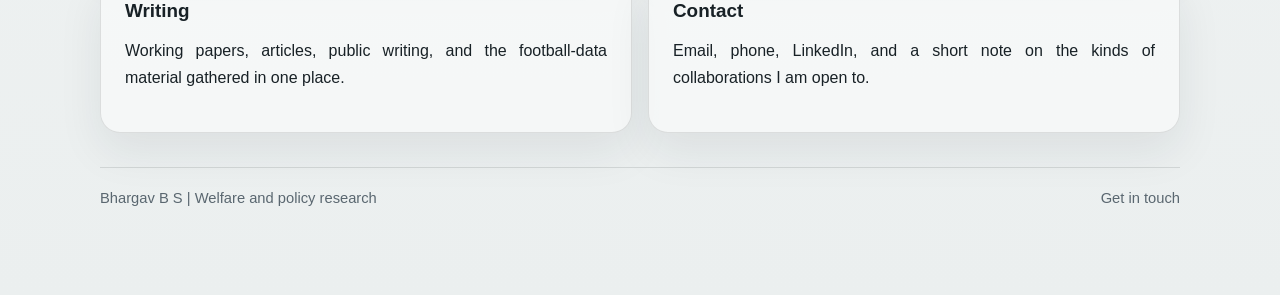
==== commit 3628a3d1: "Replace meta page copy" ====
--- a/index.html
+++ b/index.html
@@ -65,20 +65,20 @@
       <section class="section intro-grid">
         <article class="intro-card intro-card-large">
           <p class="section-label">A little more context</p>
-          <h2>This is now a small multipage site, with the work separated into clearer sections.</h2>
+          <h2>My path into this work began in the humanities, then moved toward empirical social policy.</h2>
           <p>
-            Use the pages above to move directly between background, research, writing, and contact. I wanted the
-            homepage to stay brief and readable, while making room elsewhere for fuller descriptions of projects,
-            publications, and collaborations.
+            I studied literature, linguistics, and philosophy before moving into field-based and data-based research.
+            That shift shaped how I work now: I care about methods, but I also care about language, framing, and whether
+            a piece of research can actually travel beyond a specialist audience.
           </p>
         </article>
         <article class="intro-card">
           <p class="section-label">Quick routes</p>
-          <h2>Each page now has a narrower job.</h2>
+          <h2>I work best with teams that care about public questions and clear thinking.</h2>
           <p>
-            About collects background, values, and experience. Research focuses on current themes and data work.
-            Writing brings together papers, articles, and football-data pieces. Contact keeps collaboration details in
-            one place.
+            I work best with people who care about public questions and want thoughtful, careful, well-communicated
+            research rather than polished noise. That includes NGOs, independent researchers, media teams, and
+            organisations working in welfare, education, labour, nutrition, and inequality.
           </p>
         </article>
       </section>
@@ -86,10 +86,7 @@
       <section class="section page-links">
         <div class="section-heading">
           <p class="section-label">Explore</p>
-          <h2>Go to the part of the site you actually need.</h2>
-          <p>
-            The sections below break the profile into smaller pages instead of forcing everything into one long scroll.
-          </p>
+          <h2>Research, writing, and collaboration in separate sections.</h2>
         </div>
         <div class="service-list" aria-label="Site sections">
           <article class="service-item">
@@ -113,8 +110,8 @@
     </main>
 
     <footer class="site-footer">
-      <span>Bhargav B S</span>
-      <a href="contact.html">Contact and collaborations</a>
+      <span>Bhargav B S | Welfare and policy research</span>
+      <a href="contact.html">Get in touch</a>
     </footer>
   </div>
 </body>
